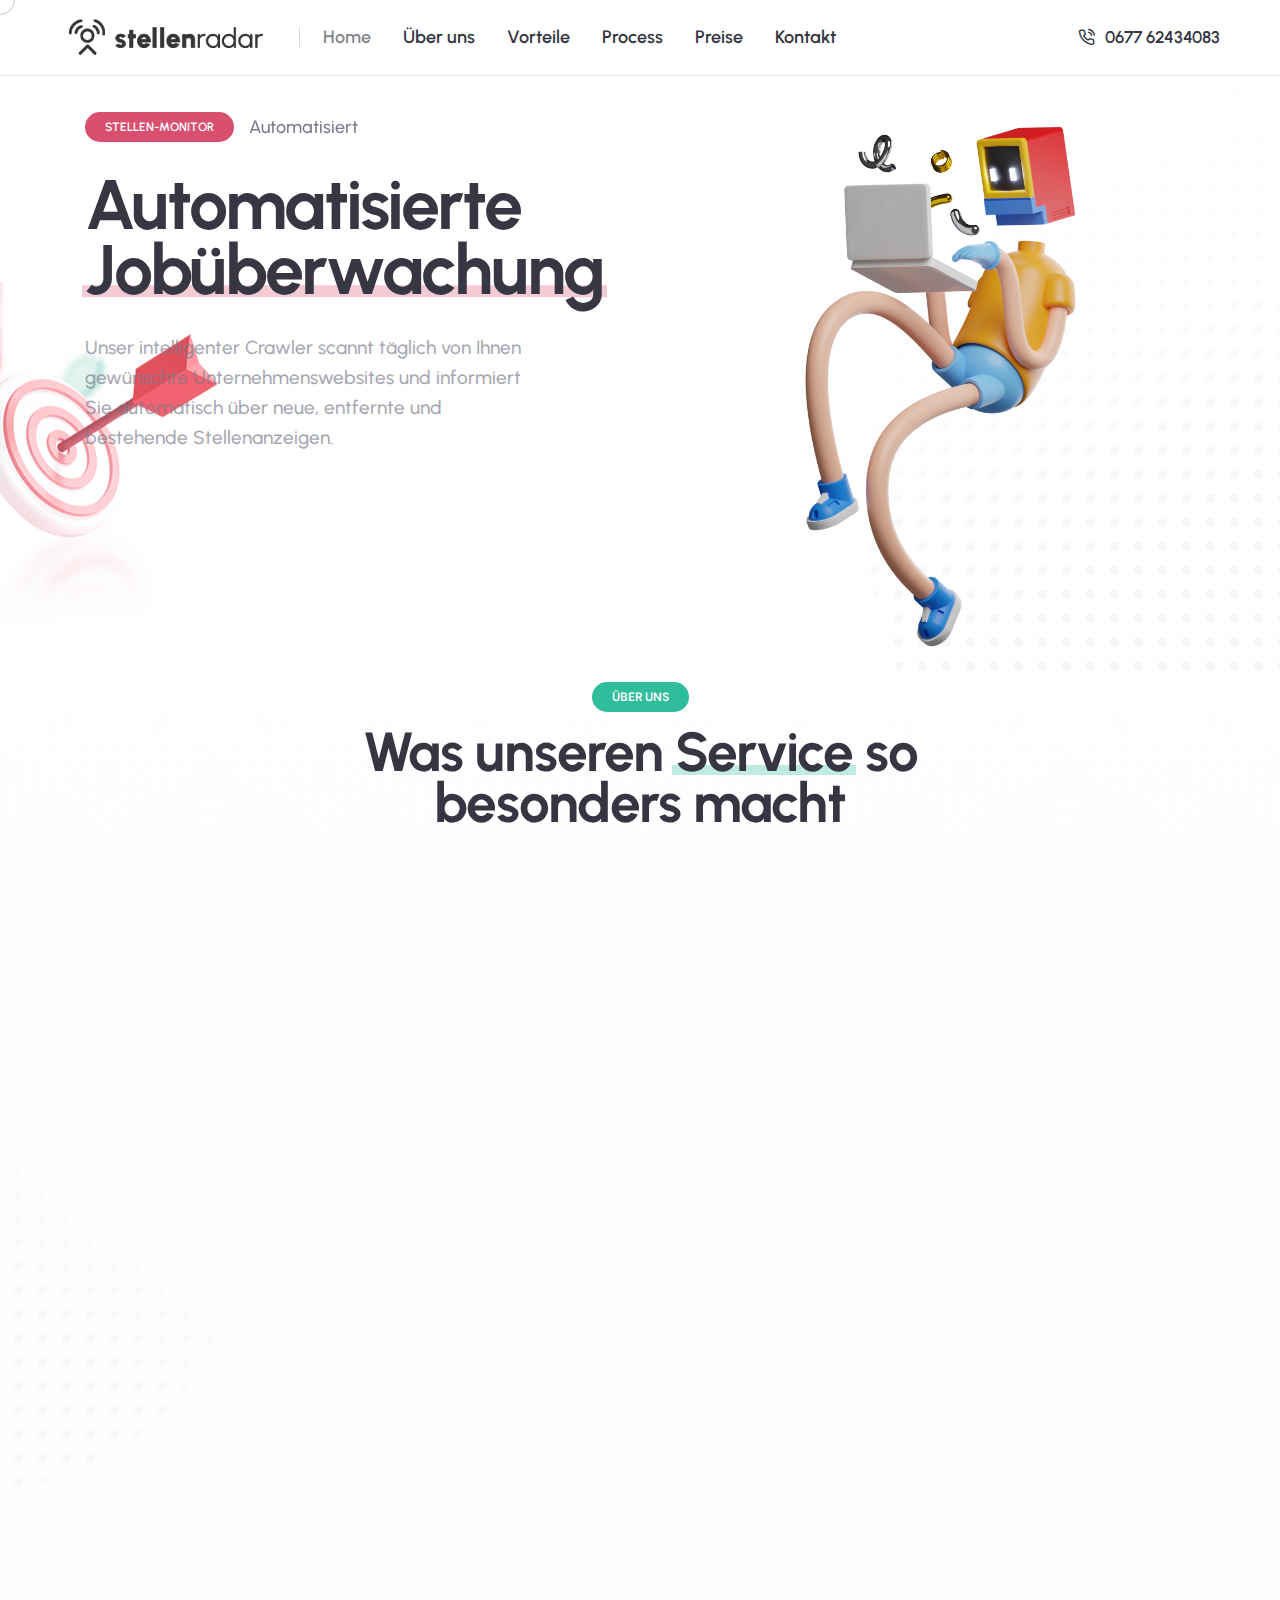
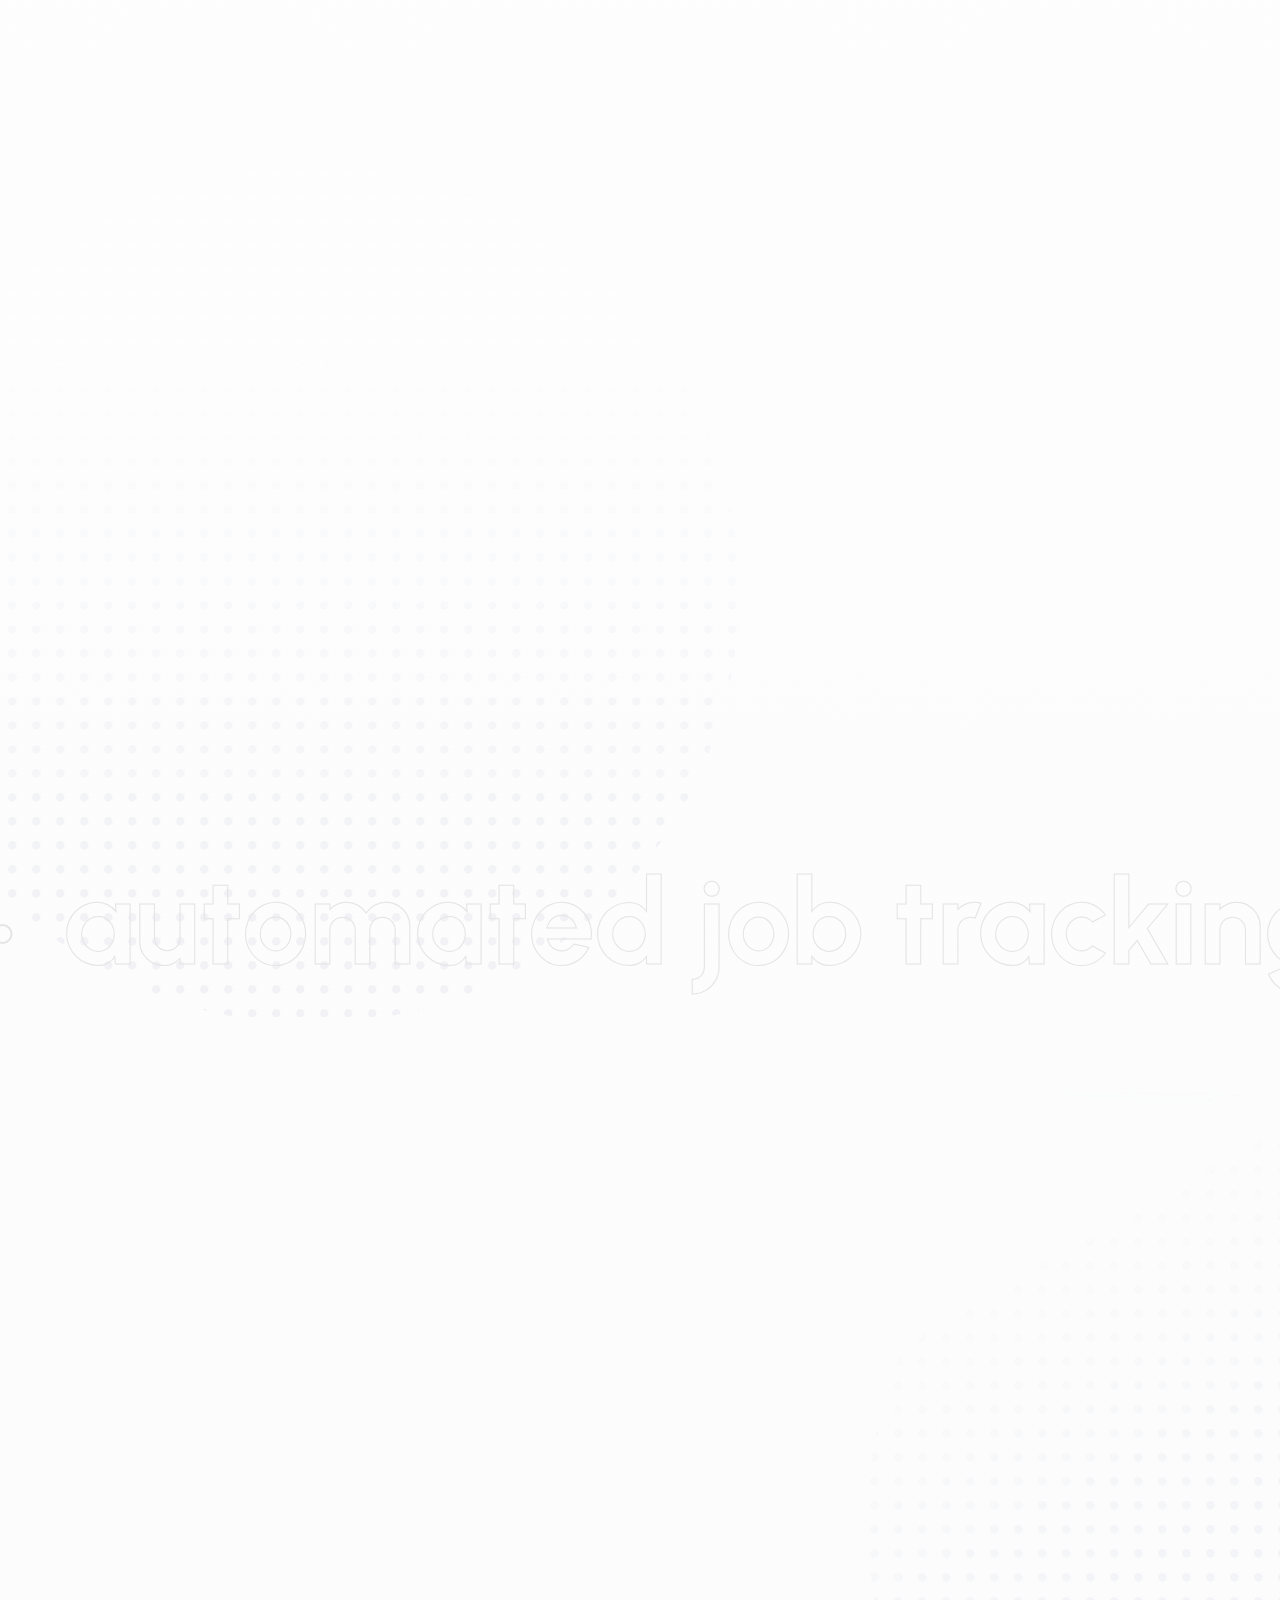
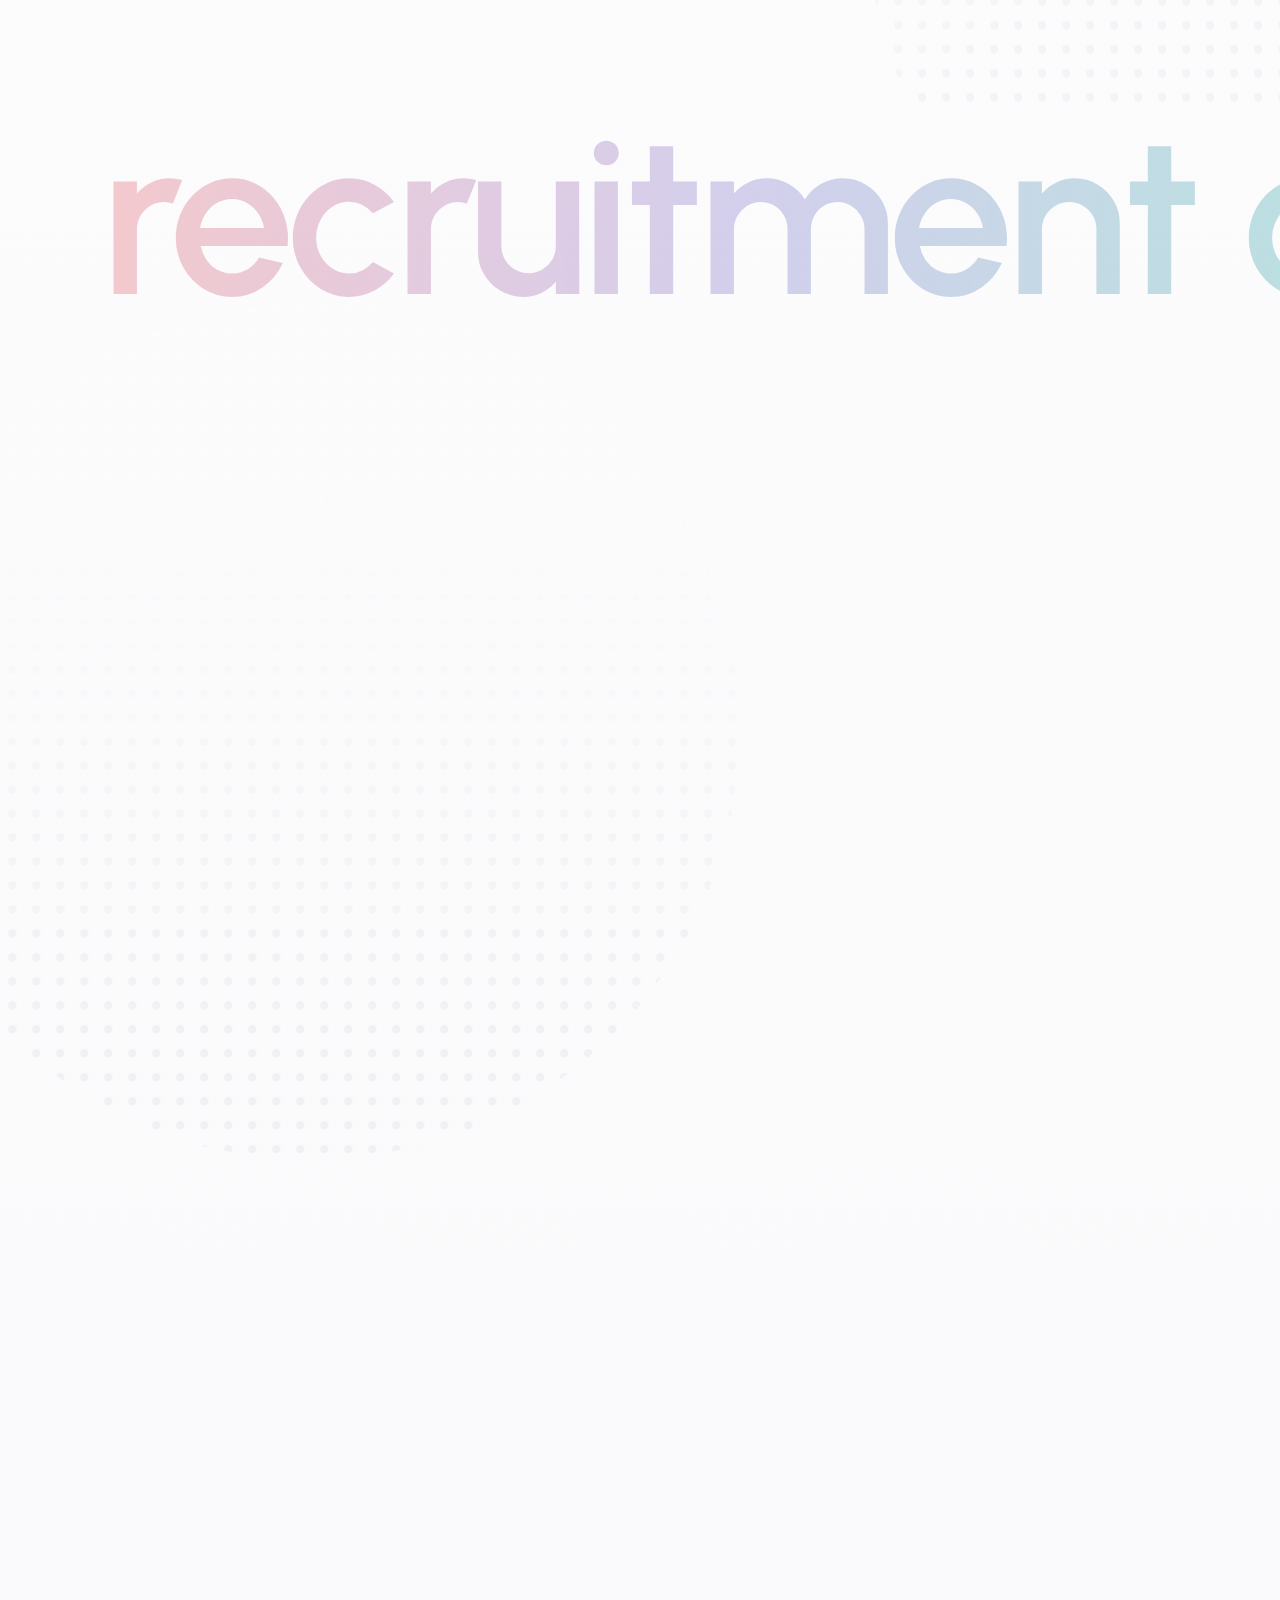
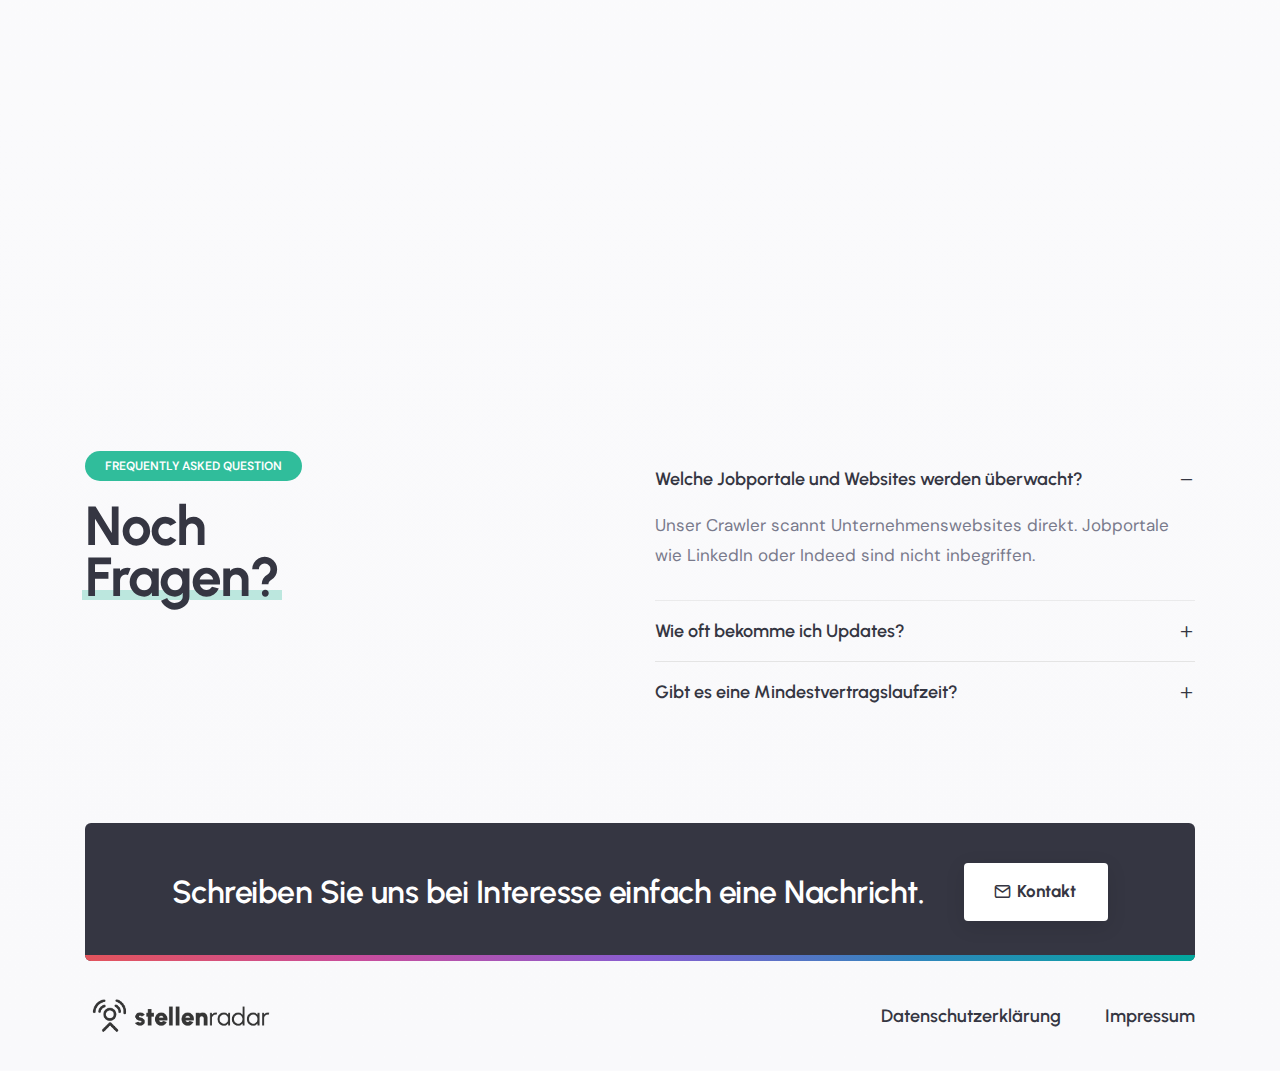
==== index.html @ 1167ef18 "structure" ====
﻿<!doctype html>
<html class="no-js" lang="en">
    <head>
        <title>stellenradar.</title>
        <meta charset="utf-8">
        <meta http-equiv="X-UA-Compatible" content="IE=edge" />
        <meta name="author" content="ThemeZaa">
        <meta name="viewport" content="width=device-width,initial-scale=1.0" />
        <!-- favicon icon -->
        <link rel="shortcut icon" href="images/stellenradar/favi.png">
        <link rel="apple-touch-icon" href="images/stellenradar/favi.png">
        <link rel="apple-touch-icon" sizes="72x72" href="images/stellenradar/favi.png">
        <link rel="apple-touch-icon" sizes="114x114" href="images/stellenradar/favi.png">
        <!-- google fonts preconnect -->
        <link rel="preconnect" href="https://fonts.googleapis.com" crossorigin>
        <link rel="preconnect" href="https://fonts.gstatic.com" crossorigin>
        <!-- style sheets and font icons  -->
        <link rel="stylesheet" href="css/vendors.min.css"/>
        <link rel="stylesheet" href="css/icon.min.css"/>
        <link rel="stylesheet" href="css/style.css"/>
        <link rel="stylesheet" href="css/responsive.css"/>
        <link rel="stylesheet" href="demos/data-analysis/data-analysis.css" />
    </head>
    <body data-mobile-nav-style="full-screen-menu" data-mobile-nav-bg-color="#353642" class="custom-cursor overflow-x-hidden bg-gradient-very-light-gray"> 
        <!-- start cursor -->
        <div class="cursor-page-inner">
            <div class="circle-cursor circle-cursor-inner"></div>
            <div class="circle-cursor circle-cursor-outer"></div>
        </div>
        <!-- end cursor -->
        <!-- start header --> 
        <header class="header-with-topbar">
            <!-- start navigation -->
            <nav class="navbar navbar-expand-lg header-light bg-transparent disable-fixed border-bottom border-color-transparent-dark-very-light">
                <div class="container-fluid">
                    <div class="col-auto">
                        <a class="navbar-brand" href="demo-data-analysis.html">
                            <img src="images/stellenradar/logo.png" data-at2x="images/stellenradar/logo.png" alt="" class="default-logo">
                            <img src="images/stellenradar/logo.png" data-at2x="images/stellenradar/logo.png" alt="" class="alt-logo">
                            <img src="images/stellenradar/logo.png" data-at2x="images/stellenradar/logo.png" alt="" class="mobile-logo"> 
                        </a>
                    </div>
                    <div class="col-auto menu-order left-nav">
                        <button class="navbar-toggler float-start" type="button" data-bs-toggle="collapse" data-bs-target="#navbarNav" aria-controls="navbarNav" aria-label="Toggle navigation">
                            <span class="navbar-toggler-line"></span>
                            <span class="navbar-toggler-line"></span>
                            <span class="navbar-toggler-line"></span>
                            <span class="navbar-toggler-line"></span>
                        </button>
                        <div class="collapse navbar-collapse" id="navbarNav"> 
                            <ul class="navbar-nav alt-font"> 
                                <li class="nav-item"><a href="index.html" class="nav-link">Home</a></li>
                                <li class="nav-item"><a href="#about" class="nav-link">Über uns</a></li>
                                <li class="nav-item"><a href="#benefits" class="nav-link">Vorteile</a></li>
                                <li class="nav-item"><a href="#process" class="nav-link">Process</a></li>
                                <li class="nav-item"><a href="#pricing" class="nav-link">Preise</a></li>
                                <li class="nav-item"><a href="#contact" class="nav-link">Kontakt</a></li>
                            </ul>
                        </div>
                    </div>
                    <div class="col-auto ms-auto d-none d-sm-flex">
                        <div class="header-icon">
                            <div class="d-none d-xl-inline-block"><div class="alt-font fw-600"><a href="tel:0677 62434083" class="widget-text"><i class="feather icon-feather-phone-call me-10px"></i>0677 62434083</a></div></div>
                        </div>
                    </div>
                </div>
            </nav>
            <!-- end navigation -->
        </header>
        <!-- end header --> 
        <!-- start hero section -->
        <section class="top-space-padding pb-0 overflow-hidden position-relative lg-pb-30px"> 
            <img src="images/demo-data-analysis-bg-07.png" class="position-absolute top-10 right-0px lg-w-30 lg-bottom-0px" data-bottom-top="transform: translateY(150px)" data-top-bottom="transform: translateY(-150px)" alt=""/>
          
            <div class="container h-100">   
                <div class="position-absolute bottom-50px left-0px animation-float d-none d-xl-block">
                    <img src="images/demo-data-analysis-bg-02.webp" data-bottom-top="transform: translateY(150px)" data-top-bottom="transform: translateY(-150px)" alt="">
                </div> 
                <div class="row align-items-center h-100 md-mt-50px">
                    <div class="col-xl-6 col-lg-6 mb-9 position-relative z-index-1" data-anime='{ "el": "childs", "translateY": [30, 0], "opacity": [0,1], "duration": 600, "delay": 0, "staggervalue": 300, "easing": "easeOutQuad" }'>  
                        <div class="d-flex align-items-start align-items-sm-center alt-font mb-30px">
                            <div class="flex-shrink-0 bg-cabaret-red fw-600 text-white text-uppercase ps-20px pe-20px fs-12 me-15px border-radius-100px">Stellen-Monitor</div>
                            <span class="fs-18 fw-500" data-fancy-text='{ "effect": "rotate", "string": ["Automatisiert", "Effizient", "Zuverlässig", "Zeitsparend"], "speed": 50, "duration": 3500 }'></span> 
                        </div>
                        <h1 class="alt-font text-dark-gray fw-700 ls-minus-2px mb-20px">Automatisierte <span class="text-highlight">Jobüberwachung <span class="bg-cabaret-red opacity-3 h-12px bottom-15px"></span></span></h1> 
                        <div class="alt-font fw-500 fs-19 w-85 sm-w-100 mb-35px xs-mb-25px">Unser intelligenter Crawler scannt täglich von Ihnen gewünschte Unternehmenswebsites und informiert Sie automatisch über neue, entfernte und bestehende Stellenanzeigen.</div>
                        <a href="index.html#process" class="btn btn-extra-large btn-dark-gray btn-hover-animation-switch btn-round-edge btn-box-shadow btn-icon-left me-25px">
                            <span> 
                                <span class="btn-text">Wie funktioniert's</span>
                                <span class="btn-icon"><i class="feather icon-feather-help-circle"></i></span>
                                <span class="btn-icon"><i class="feather icon-feather-help-circle"></i></span>
                            </span>
                        </a>
                        <a href="mailto:start@domain.com" class="btn btn-link btn-hover-animation-switch btn-extra-large text-dark-gray btn-icon-left align-middle p-0 xs-mt-20px xs-mb-20px">
                            <span>
                                <span class="btn-text">office@stellenradar.com</span>
                                <span class="btn-icon"><i class="feather icon-feather-mail"></i></span>
                                <span class="btn-icon"><i class="feather icon-feather-mail"></i></span>
                            </span> 
                        </a>
                    </div> 
                    <div class="col-xl-6 col-lg-6 align-self-end">
                        <div class="outside-box-right-20 text-end position-relative z-index-9 animation-float">
                            <img src="images/fetch.png" alt=""> 
                        </div>
                    </div>
                </div> 
            </div>
        </section>
        <!-- end hero section -->  
        <!-- start section -->
        <section class="p-0 position-relative" id="about">
            <img src="images/demo-data-analysis-bg-06.png" class="position-absolute top-20 left-0px" data-bottom-top="transform: translateY(150px)" data-top-bottom="transform: translateY(-150px)" alt=""/>
           <div class="container">
                <div class="row justify-content-center mb-2" data-anime='{ "el": "childs", "translateY": [30, 0], "opacity": [0,1], "duration": 600, "delay": 0, "staggervalue": 300, "easing": "easeOutQuad" }'>
                    <div class="col-xxl-6 col-xl-7 col-lg-8 col-md-9 text-center">
                        <div class="bg-base-color fw-600 text-white text-uppercase ps-20px pe-20px fs-12 border-radius-100px d-inline-block mb-15px">Über uns</div>
                        <h2 class="fw-700 alt-font text-dark-gray ls-minus-1px">Was unseren <span class="text-highlight">Service<span class="bg-base-color opacity-3 h-10px bottom-10px"></span></span> so besonders macht</h2>
                    </div>
                </div>
                <div class="row row-cols-1 row-cols-lg-2 justify-content-center mb-2" data-anime='{ "el": "childs", "perspective": [1200,1200], "translateY": [30, 0], "scale": [1.05, 1], "rotateX": [30, 0], "opacity": [0,1], "duration": 800, "delay": 0, "staggervalue": 300, "easing": "easeOutQuad" }'>
                    <!-- start features box item -->
                    <div class="col icon-with-text-style-02 transition-inner-all mb-30px">
                        <div class="feature-box feature-box-left-icon text-start bg-ghost-white border-radius-4px ps-10 pe-10 pt-8 pb-8 overflow-hidden last-paragraph-no-margin xs-pe-5 xs-ps-5">
                            <div class="feature-box-icon">
                                <img class="w-10 h-10 mb-2" src="images/settings.png" alt=""/>
                            </div>
                            <div class="feature-box-content">
                                <span class="d-inline-block alt-font text-dark-gray fs-20 fw-600 mb-5px">Automatisierte Stellenerfassung</span>
                                <p class="w-90 xl-w-100">Unser System durchsucht täglich die Websites deiner Wunschunternehmen und erfasst alle offenen Stellen vollautomatisch.</p>
                            </div>
                        </div>  
                    </div>
                    <!-- end features box item -->                    
                    <!-- start features box item -->
                    <div class="col icon-with-text-style-02 transition-inner-all mb-30px">
                        <div class="feature-box feature-box-left-icon text-start bg-cosmic-latte-white border-radius-4px ps-10 pe-10 pt-8 pb-8 overflow-hidden last-paragraph-no-margin xs-pe-5 xs-ps-5">
                            <div class="feature-box-icon">
                                <img class="w-10 h-10 mb-2" src="images/active.png" alt=""/>
                            </div>
                            <div class="feature-box-content">
                                <span class="d-inline-block alt-font text-dark-gray fs-20 fw-600 mb-5px">Sofortige Benachrichtigungen</span>
                                <p class="w-90 xl-w-100">Erhalte täglich eine Übersicht mit neuen, geänderten oder entfernten Stellenanzeigen – direkt in dein Postfach.</p>
                            </div>
                        </div>  
                    </div>
                    <!-- end features box item -->                    
                    <!-- start features box item -->
                    <div class="col icon-with-text-style-02 transition-inner-all mb-30px">
                        <div class="feature-box feature-box-left-icon text-start bg-chablis-red border-radius-4px ps-10 pe-10 pt-8 pb-8 overflow-hidden last-paragraph-no-margin position-relative xs-pe-5 xs-ps-5">
                            <div class="feature-box-icon">
                                <img class="w-10 h-10 mb-2" src="images/history.png" alt=""/>
                            </div>
                            <div class="feature-box-content">
                                <span class="d-block alt-font text-dark-gray fs-20 fw-600 mb-5px">Transparenz & Historie</span>
                                <p class="w-90 xl-w-100">Behalte den Überblick! Sieh, welche Stellen schon länger offen sind und welche neu hinzugekommen sind.</p>
                            </div>
                        </div>  
                    </div>
                    <!-- end features box item -->                    
                    <!-- start features box item -->
                    <div class="col icon-with-text-style-02 transition-inner-all mb-30px">
                        <div class="feature-box feature-box-left-icon text-start bg-lavender-violet border-radius-4px ps-10 pe-10 pt-8 pb-8 overflow-hidden last-paragraph-no-margin xs-pe-5 xs-ps-5">
                            <div class="feature-box-icon">
                                <img class="w-10 h-10 mb-2" src="images/energy.png" alt=""/>
                            </div>
                            <div class="feature-box-content">
                                <span class="d-inline-block alt-font text-dark-gray fs-20 fw-600 mb-5px">Zeitsparend & effizient</span>
                                <p class="w-90 xl-w-100">Keine manuelle Recherche mehr notwendig – unser Tool übernimmt die Arbeit für dich.</p>
                            </div>
                        </div>  
                    </div>
                    <!-- end features box item -->                    
                </div>
                <div class="row justify-content-center" data-anime='{ "el": "childs", "translateY": [30, 0], "opacity": [0,1], "duration": 600, "delay": 300, "staggervalue": 300, "easing": "easeOutQuad" }'>
                    <div class="col-auto text-center">
                        <div class="d-inline-block text-dark-gray fs-22 alt-font fw-500"><img class="w-40px m-1" src="images/world-wide-web.png" alt="">Nie wieder <span class="fw-700">manuelles Durchsuchen</span> von Unternehmenswebsites.</div>
                    </div>
                </div>
            </div>
        </section>
        <!-- end section -->
        <!-- start section --> 
        <section class="position-relative pb-0" id="benefits">
            <img src="images/demo-data-analysis-bg-08.png" class="position-absolute top-50px lg-top-120px left-0px lg-w-50" data-bottom-top="transform: translateY(150px)" data-top-bottom="transform: translateY(-150px)" alt=""/>
            <div class="container position-relative">
                <div class="row align-items-center mb-4 sm-mb-25px">
                    <div class="col-xl-6 col-lg-6 text-center text-lg-start md-mb-30px" data-anime='{ "translate": [0, 0], "opacity": [0,1], "duration": 600, "delay": 0, "staggervalue": 300, "easing": "easeOutQuad" }'> 
                        <img src="images/recruiting.png" class="md-w-70 sm-w-100" data-bottom-top="transform: translateY(-50px)" data-top-bottom="transform: translateY(50px)" alt="">
                    </div>
                    <div class="col-xl-5 col-lg-6 offset-xl-1" data-anime='{ "el": "childs", "translateY": [30, 0], "opacity": [0,1], "duration": 600, "delay": 0, "staggervalue": 300, "easing": "easeOutQuad" }'>
                        <div class="bg-base-color fw-600 text-white text-uppercase ps-20px pe-20px fs-12 border-radius-100px d-inline-block mb-25px">Effiziente Automatisierung</div>
                        <h2 class="fw-700 alt-font text-dark-gray ls-minus-1px w-95">Optimiere mit stellenradar deine <span class="text-highlight">Recruiting-Prozesse.<span class="bg-base-color opacity-3 h-10px bottom-10px"></span></span></h2>
                        <p>Unser Service nimmt dir die mühsame manuelle Recherche ab. Wir scannen täglich Unternehmenswebsites und liefern dir alle relevanten Job-Updates direkt in dein Postfach.</p>
                        <div class="icon-with-text-style-08 mb-10px">
                            <div class="feature-box feature-box-left-icon-middle overflow-hidden">
                                <div class="feature-box-icon feature-box-icon-rounded w-40px h-40px bg-very-light-gray rounded-circle me-15px">
                                    <i class="fa-solid fa-check fs-14 text-dark-gray"></i> 
                                </div>
                                <div class="feature-box-content"> 
                                    <span class="text-dark-gray fw-500">Kein manuelles Durchsuchen mehr – unser Crawler erledigt die Arbeit für dich.</span>
                                </div>
                            </div>
                        </div>
                        <div class="icon-with-text-style-08 mb-10px">
                            <div class="feature-box feature-box-left-icon-middle overflow-hidden">
                                <div class="feature-box-icon feature-box-icon-rounded w-40px h-40px bg-very-light-gray rounded-circle me-15px">
                                    <i class="fa-solid fa-check fs-14 text-dark-gray"></i> 
                                </div>
                                <div class="feature-box-content"> 
                                    <span class="text-dark-gray fw-500">Erhalte eine Übersicht über neue, geänderte oder entfernte Stellenanzeigen.</span>
                                </div>
                            </div>
                        </div>
                        <div class="icon-with-text-style-08 mb-10px">
                            <div class="feature-box feature-box-left-icon-middle overflow-hidden">
                                <div class="feature-box-icon feature-box-icon-rounded w-40px h-40px bg-very-light-gray rounded-circle me-15px">
                                    <i class="fa-solid fa-check fs-14 text-dark-gray"></i> 
                                </div>
                                <div class="feature-box-content"> 
                                    <span class="text-dark-gray fw-500">Sieh, wie lange eine Stelle bereits online ist und identifiziere unbesetzte Positionen schneller.</span>
                                </div>
                            </div>
                        </div>
                        <div class="mt-35px">
                            <a href="index.html#process" class="btn btn-large btn-dark-gray btn-hover-animation-switch btn-round-edge btn-box-shadow btn-icon-left me-30px">
                                <span> 
                                    <span class="btn-text">Wie funktioniert's</span>
                                    <span class="btn-icon"><i class="feather icon-feather-help-circle"></i></span>
                                    <span class="btn-icon"><i class="feather icon-feather-help-circle"></i></span>
                                </span>
                            </a>
                            <a href="#" class="btn btn-link btn-hover-animation-switch btn-extra-large text-dark-gray btn-icon-left align-middle p-0 xs-mt-20px xs-mb-20px">
                                <span>
                                    <span class="btn-text">office@stellenradar.com</span>
                                    <span class="btn-icon"><i class="feather icon-feather-mail"></i></span>
                                    <span class="btn-icon"><i class="feather icon-feather-mail"></i></span>
                                </span> 
                            </a>
                        </div>
                    </div> 
                </div>
            </div>
            <div class="container-fluid">
                <div class="row position-relative">
                    <div class="col swiper text-cente" data-slider-options='{ "slidesPerView": "auto", "spaceBetween":0, "centeredSlides": true, "speed": 10000, "loop": true, "pagination": { "el": ".slider-four-slide-pagination-2", "clickable": false }, "allowTouchMove": false, "autoplay": { "delay":1, "disableOnInteraction": false }, "navigation": { "nextEl": ".slider-four-slide-next-2", "prevEl": ".slider-four-slide-prev-2" }, "keyboard": { "enabled": true, "onlyInViewport": true }, "effect": "slide" }'>
                        <div class="swiper-wrapper swiper-width-auto pb-60px sm-pb-30px marquee-slide">
                            <!-- start client item -->
                            <div class="swiper-slide">
                                <div class="fs-120 lh-120 alt-font text-outline text-outline-color-extra-medium-gray fw-700"><span class="w-20px h-20px border border-radius-100 border-2 border-color-extra-medium-gray d-inline-block align-middle ms-50px me-50px sm-ms-30px sm-me-30px"></span>automated job tracking</div>
                            </div>
                            <!-- end client item --> 
                            <!-- start client item -->
                            <div class="swiper-slide">
                                <div class="fs-120 lh-120 alt-font text-outline text-outline-color-extra-medium-gray fw-700"><span class="w-20px h-20px border border-radius-100 border-2 border-color-extra-medium-gray d-inline-block align-middle ms-50px me-50px sm-ms-30px sm-me-30px"></span>real-time notifications</div>
                            </div>
                            <!-- end client item -->
                            <!-- start client item -->
                            <div class="swiper-slide">
                                <div class="fs-120 lh-120 alt-font text-outline text-outline-color-extra-medium-gray fw-700"><span class="w-20px h-20px border border-radius-100 border-2 border-color-extra-medium-gray d-inline-block align-middle ms-50px me-50px sm-ms-30px sm-me-30px"></span>data-driven insights</div>
                            </div>
                            <!-- end client item -->
                            <!-- start client item -->
                            <div class="swiper-slide">
                                <div class="fs-120 lh-120 alt-font text-outline text-outline-color-extra-medium-gray fw-700"><span class="w-20px h-20px border border-radius-100 border-2 border-color-extra-medium-gray d-inline-block align-middle ms-50px me-50px sm-ms-30px sm-me-30px"></span>recruitment optimization</div>
                            </div>
                            <!-- end client item --> 
                            <!-- start client item -->
                            <div class="swiper-slide">
                                <div class="fs-120 lh-120 alt-font text-outline text-outline-color-extra-medium-gray fw-700"><span class="w-20px h-20px border border-radius-100 border-2 border-color-extra-medium-gray d-inline-block align-middle ms-50px me-50px sm-ms-30px sm-me-30px"></span>AI-powered matching</div>
                            </div>
                            <!-- end client item -->
                        </div> 
                    </div>  
                </div> 
            </div>
        </section>
        <!-- end section -->

        <!-- start section -->
        <section class="position-relative overflow-hidden pb-4" id="process">
            <img src="images/demo-data-analysis-bg-07.png" class="position-absolute top-minus-100px lg-top-0px right-0px lg-w-25" data-bottom-top="transform: translateY(150px)" data-top-bottom="transform: translateY(-150px)" alt=""/> 

            <div class="container position-relative">
                <div class="row justify-content-center mb-1" data-anime='{ "el": "childs", "translateY": [30, 0], "opacity": [0,1], "duration": 600, "delay": 0, "staggervalue": 300, "easing": "easeOutQuad" }'>
                    <div class="col-lg-6 text-center position-relative">
                        <div class="bg-base-color fw-600 text-white text-uppercase ps-20px pe-20px fs-12 border-radius-100px d-inline-block mb-15px">Wie funktioniert's</div>
                        <h2 class="fw-700 alt-font text-dark-gray ls-minus-1px">Der stellenradar <span class="text-highlight">Prozess<span class="bg-base-color opacity-3 h-10px bottom-10px"></span></span></h2>
                    </div>
                </div>
                <div class="row row-cols-1 row-cols-lg-3 row-cols-md-2 justify-content-center position-relative" data-anime='{ "el": "childs", "translateY": [30, 0], "opacity": [0,1], "duration": 600, "delay": 0, "staggervalue": 300, "easing": "easeOutQuad" }'>
                    <!-- start process step item -->
                    <div class="col process-step-style-10 last-paragraph-no-margin ps-5 pe-5 pt-6 pb-6 position-relative lg-ps-4 lg-pe-4 lg-pt-8 sm-pt-60px">
                        <div class="process-step-icon-box position-absolute top-0px left-20px xs-left-10px">
                            <div class="number d-inline-block fs-110 fw-700 text-outline text-outline-color-extra-medium-gray">01</div>
                        </div>
                        <h6 class="alt-font fw-700 text-dark-gray mb-10px position-relative">Unternehmen auswählen</h6>
                        <p class="w-85 xl-w-100">Wähle die Unternehmen, deren Stellenangebote du überwachen möchtest.</p>
                    </div>
                    <!-- end process step item --> 
                    <!-- start process step item -->
                    <div class="col process-step-style-10 last-paragraph-no-margin ps-5 pe-5 pt-6 pb-6 position-relative lg-ps-4 lg-pe-4 lg-pt-8 sm-pt-60px">
                        <div class="process-step-icon-box position-absolute top-0px left-20px xs-left-10px">
                            <div class="number d-inline-block fs-110 fw-700 text-outline text-outline-color-extra-medium-gray">02</div>
                        </div>
                        <h6 class="alt-font fw-700 text-dark-gray mb-10px position-relative">Automatische Analyse</h6>
                        <p class="w-85 xl-w-100">Unser Crawler scannt täglich die Karriere-Seiten der Unternehmen und erfasst alle relevanten Daten.</p>
                    </div>
                    <!-- end process step item --> 
                    <!-- start process step item -->
                    <div class="col process-step-style-10 last-paragraph-no-margin ps-5 pe-5 pt-6 pb-6 position-relative lg-ps-4 lg-pe-4 lg-pt-8 sm-pt-60px">
                        <div class="process-step-icon-box position-absolute top-0px left-20px xs-left-10px">
                            <div class="number d-inline-block fs-110 fw-700 text-outline text-outline-color-extra-medium-gray">03</div>
                        </div>
                        <h6 class="alt-font fw-700 text-dark-gray mb-10px position-relative">Benachrichtigungen erhalten                        </h6>
                        <p class="w-80 xl-w-100">Erhalte täglich eine Übersicht mit neuen, veränderten und gelöschten Stellen – direkt in dein Postfach.</p>
                    </div>
                    <!-- end process step item --> 
                </div>
            </div>
        </section>
        <!-- end section -->
        <!-- start section -->
        <section class="p-0 position-relative" id="pricing">
            <img src="images/demo-data-analysis-bg-08.png" class="position-absolute top-50px left-0px lg-w-50"  data-bottom-top="transform: translateY(150px)" data-top-bottom="transform: translateY(-150px)" alt=""/>
            <!-- start marquees -->
            <div class="w-100  d-block">
                <div class="alt-font fw-600 fs-225 ls-minus-7px text-gradient-orange-sky-blue text-nowrap opacity-3 text-center" data-bottom-top="transform: translate3d(100px, 0px, 0px);" data-top-bottom="transform: translate3d(-100px, 0px, 0px);">recruitment optimization</div> 
            </div>
            <!-- end marquees -->
            <div class="container mt-35px">
                <div class="row align-items-end mb-4">
                    <div class="col-xl-6 col-lg-6 animation-float text-center text-lg-start" data-anime='{ "translate": [0, 0], "opacity": [0,1], "duration": 600, "delay": 0, "staggervalue": 300, "easing": "easeOutQuad" }'> 
                        <img src="images/pricing.png" class="md-w-70 sm-w-100" data-bottom-top="transform: translateY(-50px)" data-top-bottom="transform: translateY(50px)" alt="">
                    </div>
                    <div class="col-xl-5 col-lg-6 offset-xl-1" data-anime='{ "translate": [0, 0], "opacity": [0,1], "duration": 600, "delay": 0, "staggervalue": 300, "easing": "easeOutQuad" }'>
                        <div class="bg-base-color fw-600 text-white text-uppercase ps-20px pe-20px fs-12 border-radius-100px d-inline-block mb-20px">Transparente Preise</div>
                        <h2 class="fw-700 alt-font text-dark-gray ls-minus-1px mb-50px sm-mb-35px">Der richtige <span class="text-highlight">Preis<span class="bg-base-color opacity-3 h-10px bottom-10px"></span></span> für jeden.</h2> 
                        <div class="accordion pricing-table-style-04 mb-50px" id="accordion-style-01" data-active-icon="fa-angle-up" data-inactive-icon="fa-angle-down">
                            <!-- start accordion item -->
                            <div class="accordion-item bg-white active-accordion box-shadow-quadruple-large mb-25px">
                                <div class="accordion-header">
                                    <a href="#" data-bs-toggle="collapse" data-bs-target="#accordion-style-01-01" aria-expanded="true" data-bs-parent="#accordion-style-01"> 
                                        <div class="accordion-title position-relative d-flex align-items-center pe-20px mb-0 text-dark-gray fw-600 fs-20 alt-font ls-05px">Standard Tarif<span class="icon-round bg-extra-medium-gray text-dark-gray w-25px h-25px"><i class="fa-solid fa-angle-up"></i></span></div>
                                    </a>
                                </div>
                                <div id="accordion-style-01-01" class="accordion-collapse collapse show" data-bs-parent="#accordion-style-01">
                                    <div class="accordion-body last-paragraph-no-margin">
                                        <p class="opacity-4 alt-font ls-05px w-80 xl-w-90">Unser Standard-Tarif kostet 25€ pro Monat pro Unternehmen und bietet tägliche Updates sowie detaillierte Verlaufsdaten</p>
                                        <div class="d-sm-flex align-items-end mt-25px">
                                            <h5 class="text-white mb-0 alt-font ls-05px fw-500 xs-mb-20px">25€ <span class="fs-17 opacity-4 fw-400">/ monatlich / Unternehmen</span></h5>
                                            <a href="index.html#contact" class="btn btn-transparent-white-light btn-round-edge btn-small border-1 ms-auto fw-500">Kontakt</a>
                                        </div>
                                    </div>
                                </div>
                            </div>
                            <!-- end accordion item -->
                            <!-- start accordion item -->
                            <div class="accordion-item bg-white box-shadow-quadruple-large mb-25px">
                                <div class="accordion-header">
                                    <a href="#" data-bs-toggle="collapse" data-bs-target="#accordion-style-01-02" aria-expanded="false" data-bs-parent="#accordion-style-01">
                                        <div class="accordion-title position-relative d-flex align-items-center pe-20px mb-0 text-dark-gray fw-600 fs-20 alt-font ls-05px">Premium Tarif<span class="icon-round bg-extra-medium-gray text-dark-gray w-25px h-25px"><i class="fa-solid fa-angle-down"></i></span></div>
                                    </a>
                                </div>
                                <div id="accordion-style-01-02" class="accordion-collapse collapse" data-bs-parent="#accordion-style-01">
                                    <div class="accordion-body last-paragraph-no-margin">
                                        <p class="opacity-4 alt-font ls-05px w-80 xl-w-90">Für Unternehmen mit individuellen Anforderungen bieten wir maßgeschneiderte Lösungen mit flexibler Preisgestaltung.</p>
                                        <div class="d-sm-flex align-items-end mt-25px">
                                            <a href="index.html#contact" class="btn btn-transparent-white-light btn-round-edge btn-small border-1 ms-auto fw-500">Kontakt</a>
                                        </div>
                                    </div>
                                </div>
                            </div>
                            <!-- end accordion item -->
                        </div>
                    </div>
                </div>
            </div> 
        </section>
        <!-- end section -->
        <!-- start section -->
        <section class="pb-0" id="contact">
            <div class="container" data-anime='{ "el": "childs", "translateY": [30, 0], "opacity": [0,1], "duration": 600, "delay": 0, "staggervalue": 300, "easing": "easeOutQuad" }'> 
                <div class="row justify-content-center">
                    <div class="col-lg-10">
                        <div class="bg-white p-8 border-radius-6px box-shadow-double-large"> 
                            <div class="row justify-content-center">
                                <div class="col-12 text-center mb-3">
                                    <h2 class="fw-700 alt-font text-dark-gray ls-minus-1px">Haben wir Ihr <span class="text-highlight">Interesse<span class="bg-base-color opacity-3 h-10px bottom-10px"></span></span> geweckt?</h2>
                                </div>
                            </div>
                            <form action="email-templates/contact-form.php" method="post" class="contact-form-style-03">
                                <div class="row">
                                    <div class="col-md-6">
                                        <label for="exampleInputEmail1" class="form-label fs-14 text-uppercase text-dark-gray primary-font fw-600 mb-0">Name*</label>
                                        <div class="position-relative form-group mb-25px">
                                            <span class="form-icon"><i class="bi bi-emoji-smile"></i></span>
                                            <input class="ps-0 border-radius-0px border-color-extra-medium-gray bg-transparent form-control required" id="exampleInputEmail1" type="text" name="name" placeholder="Geben Sie hier Ihren Namen ein" />
                                        </div>
                                    </div>
                                    <div class="col-md-6">
                                        <label for="exampleInputEmail1" class="form-label fs-14 text-uppercase text-dark-gray primary-font fw-600 mb-0">Telefonnummer</label>
                                        <div class="position-relative form-group mb-25px">
                                            <span class="form-icon"><i class="bi bi-telephone"></i></span>
                                            <input class="ps-0 border-radius-0px border-color-extra-medium-gray bg-transparent form-control" id="exampleInputEmail2" type="tel" name="phone" placeholder="Wie lautet Ihre Telefonnumer" />
                                        </div>
                                    </div>
                                    <div class="col-md-6">
                                        <label for="exampleInputEmail1" class="form-label fs-14 text-uppercase text-dark-gray primary-font fw-600 mb-0">E-Mail Adresse*</label>
                                        <div class="position-relative form-group mb-25px">
                                            <span class="form-icon"><i class="bi bi-envelope"></i></span>
                                            <input class="ps-0 border-radius-0px border-color-extra-medium-gray bg-transparent form-control required" id="exampleInputEmail3" type="email" name="email" placeholder="Geben Sie hier Ihre E-Mail Adresse an" />
                                        </div>
                                    </div>
                                    <div class="col-md-6">
                                        <label for="exampleInputEmail1" class="form-label fs-14 text-uppercase text-dark-gray primary-font fw-600 mb-0">Ihr Anliegen</label>
                                        <div class="position-relative form-group mb-25px">
                                            <span class="form-icon"><i class="bi bi-journals"></i></span>
                                            <input class="ps-0 border-radius-0px border-color-extra-medium-gray bg-transparent form-control" id="exampleInputEmail4" type="text" name="subject" placeholder="Wie können wir Ihnen weiterhelfen?" />
                                        </div>
                                    </div>
                                    <div class="col-12 mb-35px">
                                        <label for="exampleInputEmail1" class="form-label fs-14 text-uppercase text-dark-gray primary-font fw-600 mb-0">Ihre Nachricht</label>
                                        <div class="position-relative form-group form-textarea mb-0"> 
                                            <textarea class="ps-0 border-radius-0px border-color-extra-medium-gray bg-transparent form-control" name="comment" placeholder="Beschreiben Sie hier Ihr Anliegen" rows="4"></textarea>
                                            <span class="form-icon"><i class="bi bi-chat-square-dots"></i></span>
                                        </div>
                                    </div>
                                    <div class="col-xl-7 col-md-8 text-center text-md-start sm-mb-25px">
                                        <p class="mb-0 fs-14 lh-24 w-85 md-w-100">Ich verstehe, dass meine Daten gemäß der Datenschutzrichtlinie sicher aufbewahrt werden.</p>
                                    </div>
                                    <div class="col-xl-5 col-md-4 text-center text-md-end">
                                        <input id="exampleInputEmail5" type="hidden" name="redirect" value="">
                                        <button class="btn btn-small btn-dark-gray btn-box-shadow btn-round-edge submit" type="submit">Nachricht senden</button>
                                    </div>
                                    <div class="col-12">
                                        <div class="form-results mt-20px d-none"></div>
                                    </div>
                                </div>
                            </form>
                        </div>
                    </div> 
                </div>
            </div>
        </section>
        <!-- end section -->
        <!-- start section -->
        <section class="pb-0">
            <div class="container">
                <div class="row">
                    <div class="col-lg-6 position-relative text-center text-lg-start">
                        <div class="bg-base-color fw-600 text-white text-uppercase ps-20px pe-20px fs-12 border-radius-100px d-inline-block mb-20px">Frequently Asked Question</div>
                        <h2 class="fw-700 alt-font text-dark-gray ls-minus-1px w-50 mb-10px lg-w-100">Noch <span class="text-highlight">Fragen?<span class="bg-base-color opacity-3 h-10px bottom-10px"></span></span></h2>
                    </div>
                    <div class="col-lg-6">
                        <div class="accordion accordion-style-02" id="accordion-style-02" data-active-icon="icon-feather-minus" data-inactive-icon="icon-feather-plus">
                            <!-- start accordion item -->
                            <div class="accordion-item active-accordion">
                                <div class="accordion-header border-bottom border-color-extra-medium-gray">
                                    <a href="#" data-bs-toggle="collapse" data-bs-target="#accordion-style-02-01" aria-expanded="true" data-bs-parent="#accordion-style-02">
                                        <div class="accordion-title mb-0 position-relative text-dark-gray">
                                            <i class="feather icon-feather-minus"></i><span class="fs-18 alt-font fw-600">Welche Jobportale und Websites werden überwacht?</span>
                                        </div>
                                    </a>
                                </div>
                                <div id="accordion-style-02-01" class="accordion-collapse collapse show" data-bs-parent="#accordion-style-02">
                                    <div class="accordion-body last-paragraph-no-margin border-bottom border-color-light-medium-gray">
                                        <p>Unser Crawler scannt Unternehmenswebsites direkt. Jobportale wie LinkedIn oder Indeed sind nicht inbegriffen.</p>
                                    </div>
                                </div>
                            </div>
                            <!-- end accordion item -->
                            <!-- start accordion item -->
                            <div class="accordion-item">
                                <div class="accordion-header border-bottom border-color-extra-medium-gray">
                                    <a href="#" data-bs-toggle="collapse" data-bs-target="#accordion-style-02-02" aria-expanded="false" data-bs-parent="#accordion-style-02">
                                        <div class="accordion-title mb-0 position-relative text-dark-gray">
                                            <i class="feather icon-feather-plus"></i><span class="fs-18 alt-font fw-600">Wie oft bekomme ich Updates?</span>
                                        </div>
                                    </a>
                                </div>
                                <div id="accordion-style-02-02" class="accordion-collapse collapse" data-bs-parent="#accordion-style-02">
                                    <div class="accordion-body last-paragraph-no-margin border-bottom border-color-light-medium-gray">
                                        <p>Du erhältst täglich eine aktuelle Übersicht per E-Mail mit allen neuen, veränderten oder gelöschten Stellenanzeigen.</p>
                                    </div>
                                </div>
                            </div>
                            <!-- end accordion item -->
                            <!-- start accordion item -->
                            <div class="accordion-item">
                                <div class="accordion-header border-bottom border-color-transparent">
                                    <a href="#" data-bs-toggle="collapse" data-bs-target="#accordion-style-02-03" aria-expanded="false" data-bs-parent="#accordion-style-02">
                                        <div class="accordion-title mb-0 position-relative text-dark-gray">
                                            <i class="feather icon-feather-plus"></i><span class="fs-18 alt-font fw-600">Gibt es eine Mindestvertragslaufzeit?</span>
                                        </div>
                                    </a>
                                </div>
                                <div id="accordion-style-02-03" class="accordion-collapse collapse" data-bs-parent="#accordion-style-02">
                                    <div class="accordion-body last-paragraph-no-margin border-bottom border-color-transparent">
                                        <p>Nein, unser Service ist monatlich kündbar, sodass du jederzeit flexibel bleibst.</p>
                                    </div>
                                </div>
                            </div>
                            <!-- end accordion item -->
                        </div>
                    </div>
                </div> 
            </div>
        </section>
        <!-- end section -->
        <!-- start footer -->
        <footer>
            <div class="container">
                <div class="row justify-content-center mb-30px mx-0">
                    <div class="col-12 position-relative text-center bg-dark-gray p-40px border-radius-6px position-relative overflow-hidden lg-p-30px">
                        <h5 class="alt-font d-block d-xl-inline-block align-middle text-white mb-0 fw-600 me-35px lg-me-0 lg-mb-20px">Schreiben Sie uns bei Interesse einfach eine Nachricht.</h5>
                        <a href="index.html#contact" class="btn btn-large btn-white btn-hover-animation-switch btn-round-edge btn-box-shadow btn-icon-left fw-700">
                            <span> 
                                <span class="btn-text">Kontakt</span>
                                <span class="btn-icon"><i class="feather icon-feather-mail"></i></span>
                                <span class="btn-icon"><i class="feather icon-feather-mail"></i></span>
                            </span>
                        </a>
                        <div class="bg-gradient-flamingo-amethyst-green h-6px w-100 position-absolute left-0px bottom-0px"></div>
                    </div>                    
                </div>
                <div class="row align-items-center">
                    <!-- start footer column -->
                    <div class="col-12 col-lg-auto md-mb-15px text-center text-lg-start"> 
                        <a href="index.html" class="footer-logo"><img src="images/stellenradar/logo.png" data-at2x="images/stellenradar/logo.png" alt=""></a>
                    </div>
                    <!-- end footer column -->
                    <!-- start footer column -->
                    <div class="col"> 
                        <ul class="footer-navbar fs-18 alt-font fw-600 text-center text-lg-end"> 
                            <li class="nav-item active"><a href="#" class="nav-link">Datenschutzerklärung</a></li>
                            <li class="nav-item"><a href="#" class="nav-link">Impressum</a></li>
                        </ul>
                    </div>
                    <!-- end footer column -->                  
                </div>
            </div>
        </footer>
        <!-- end footer -->

        <!-- start scroll progress -->
        <div class="scroll-progress d-none d-xxl-block">
            <a href="#" class="scroll-top" aria-label="scroll">
                <span class="scroll-text">Scroll</span><span class="scroll-line"><span class="scroll-point"></span></span>
            </a>
        </div>
        <!-- end scroll progress -->
        <!-- javascript libraries -->
        <script type="text/javascript" src="js/jquery.js"></script>
        <script type="text/javascript" src="js/vendors.min.js"></script>
        <script type="text/javascript" src="js/main.js"></script>
    </body>
</html>
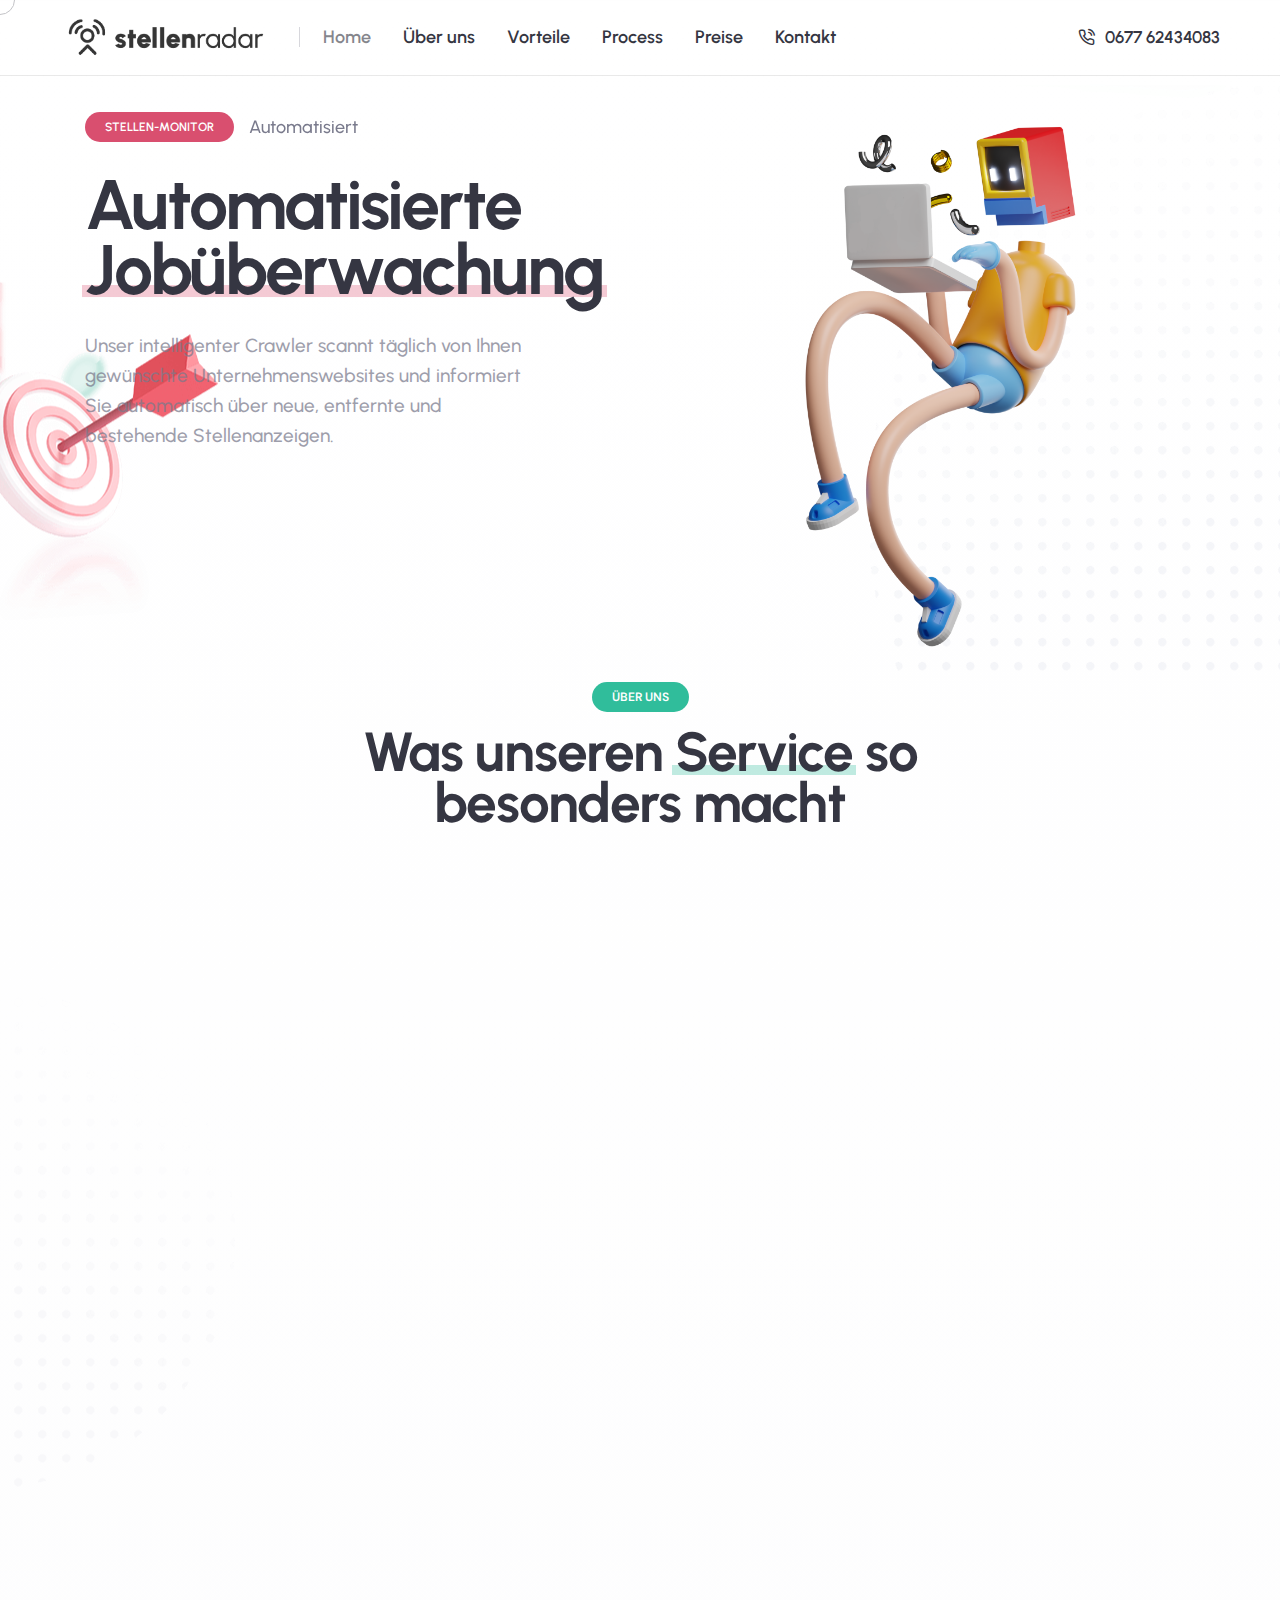
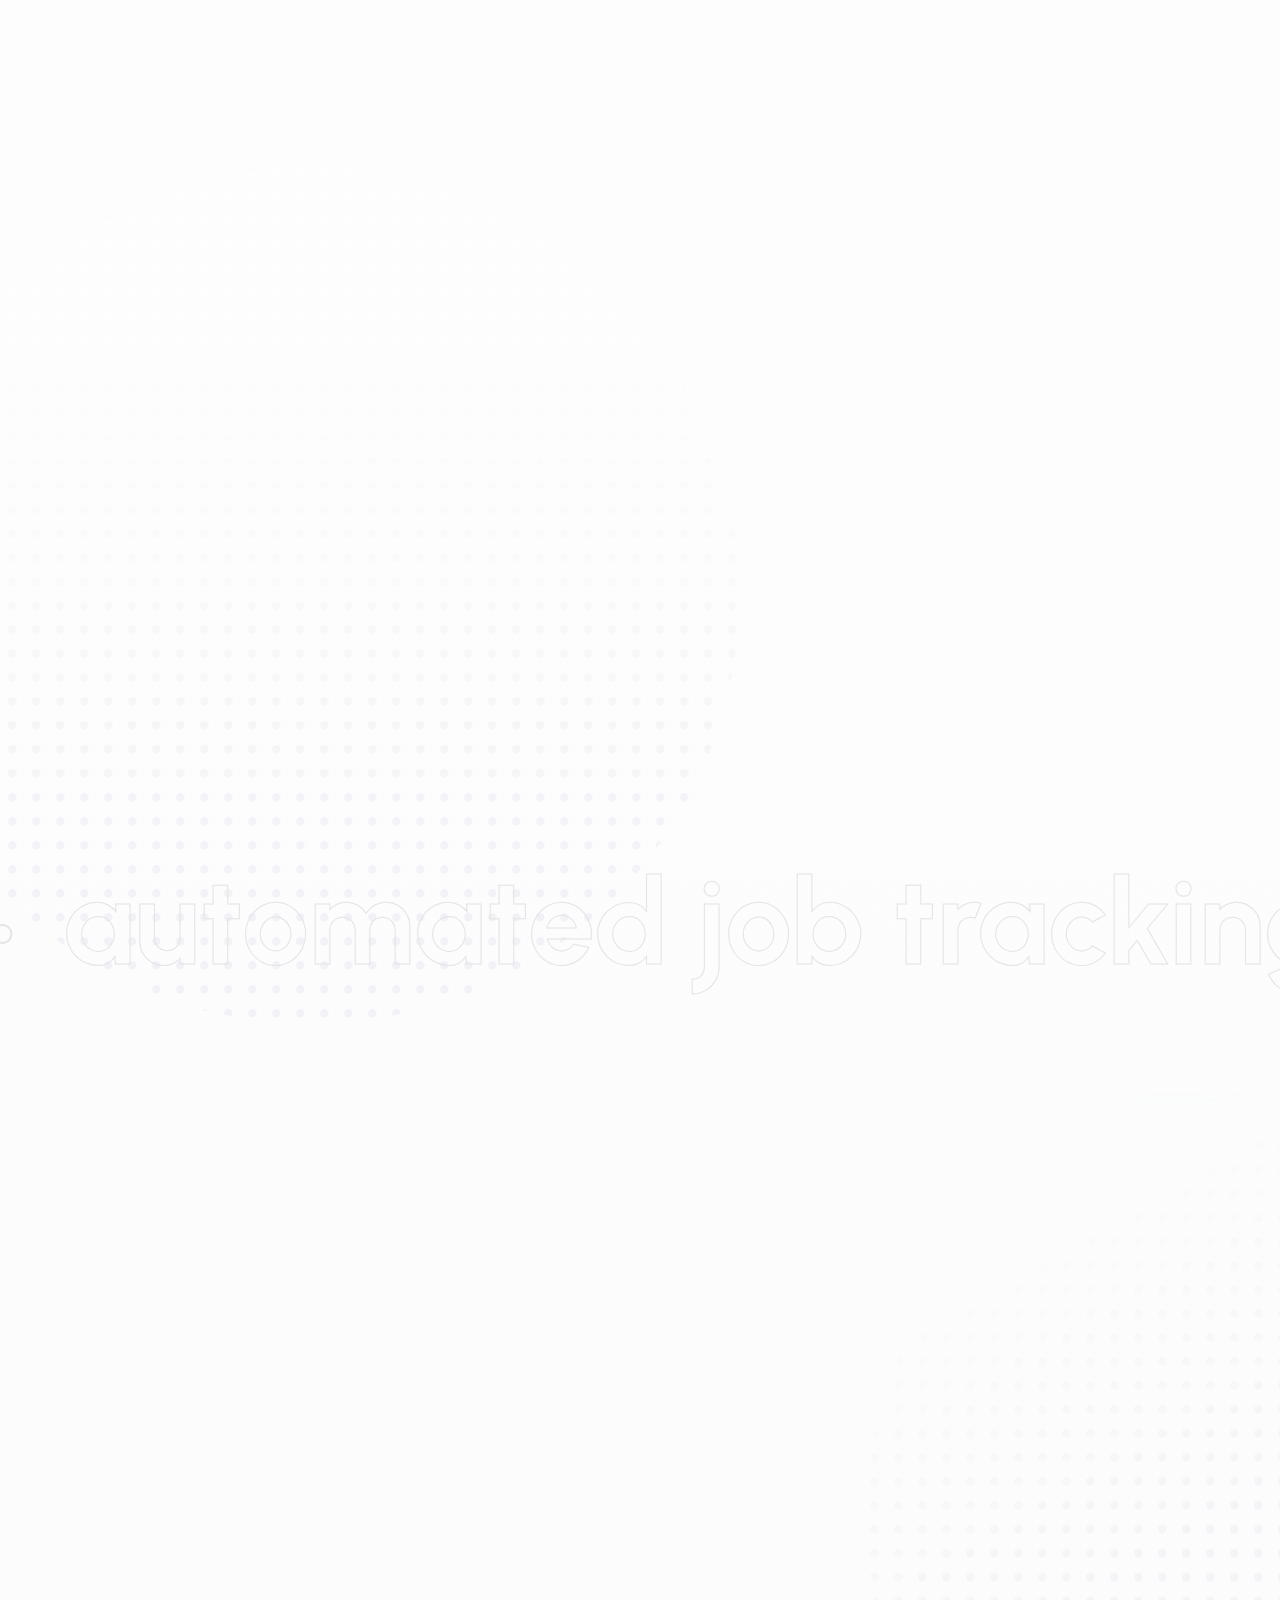
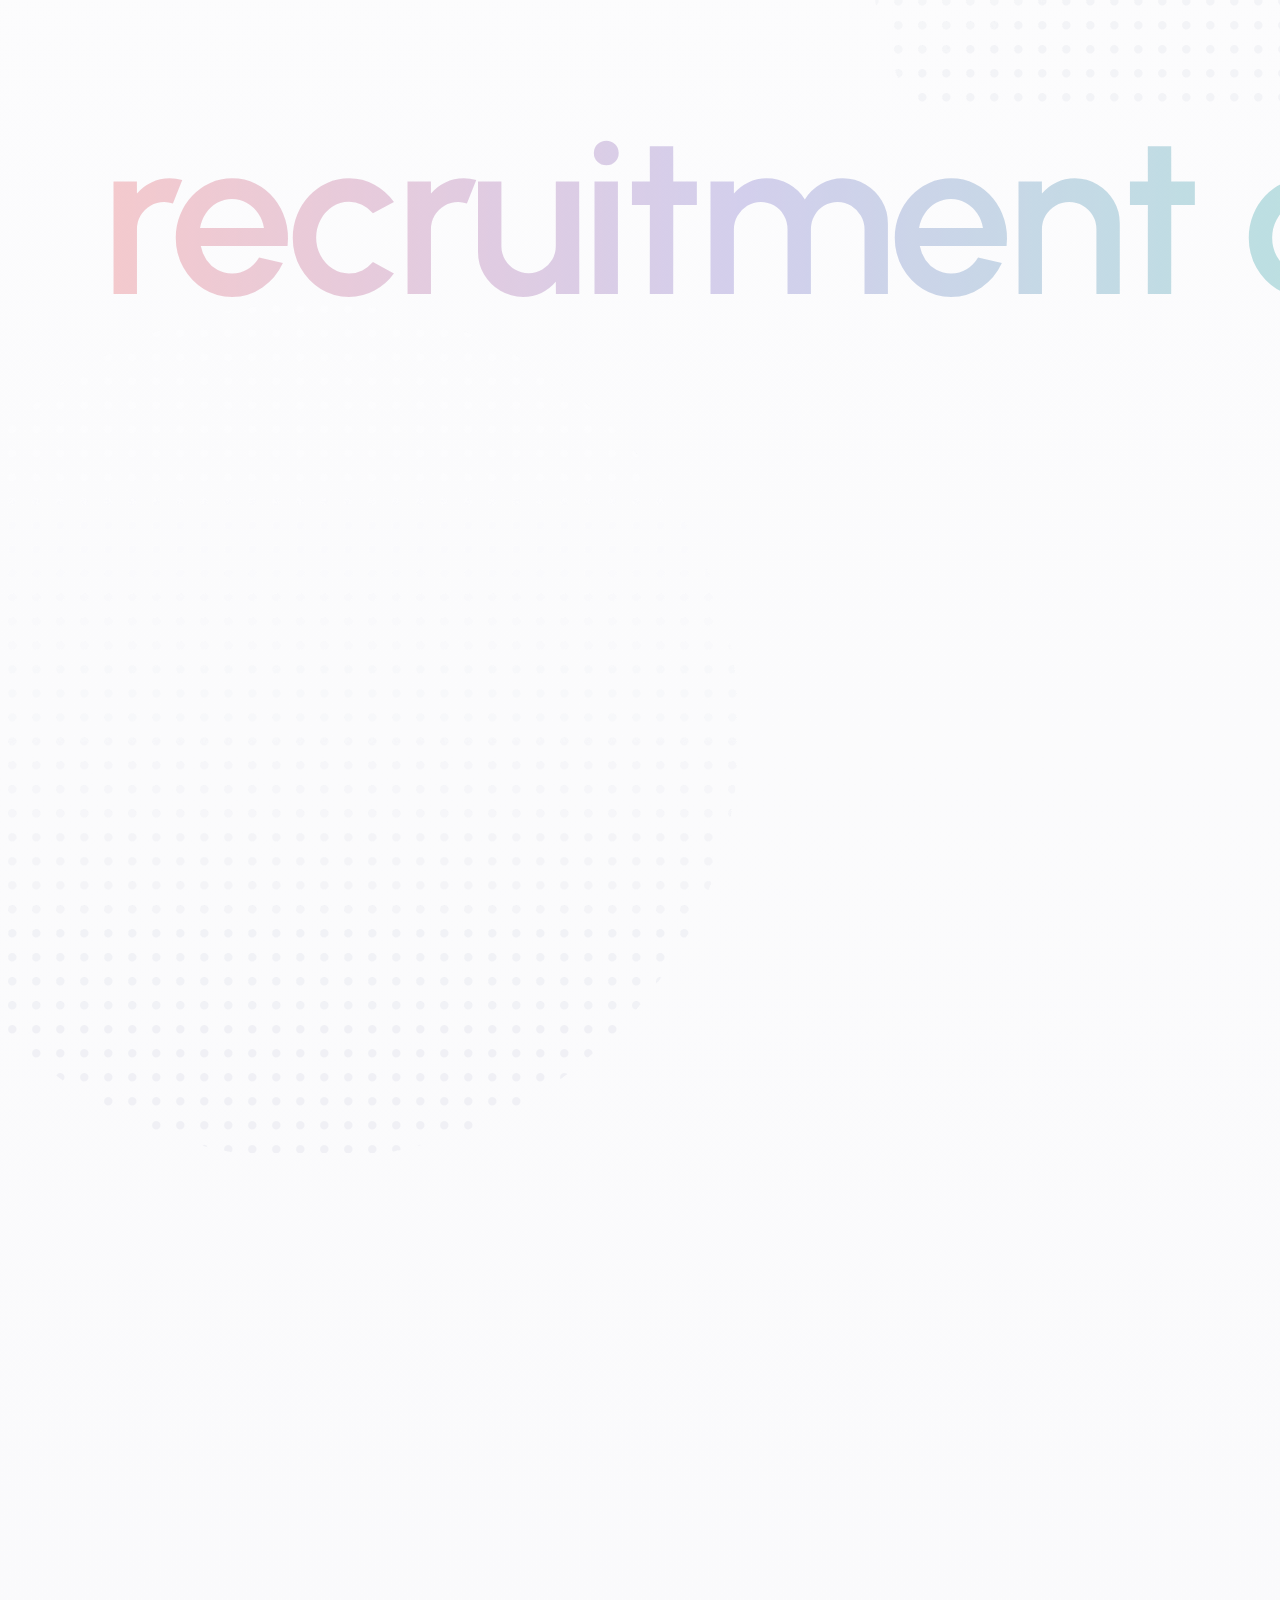
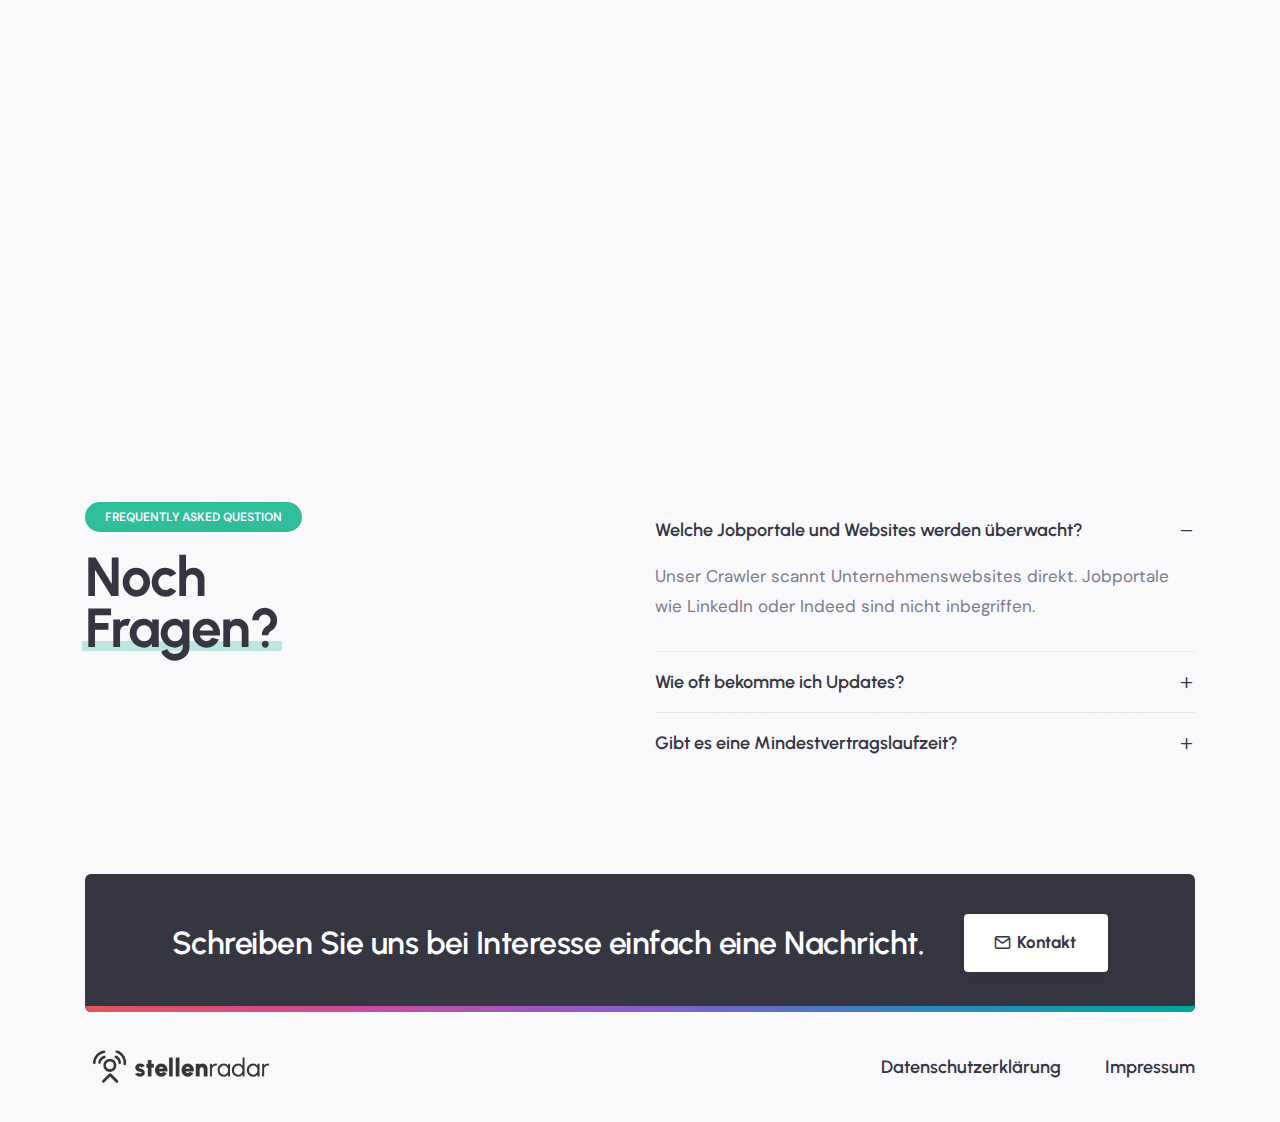
==== commit b53350d0: "removed other html content" ====
--- a/index.html
+++ b/index.html
@@ -9,8 +9,8 @@
         <!-- favicon icon -->
         <link rel="shortcut icon" href="images/stellenradar/favi.png">
         <link rel="apple-touch-icon" href="images/stellenradar/favi.png">
-        <link rel="apple-touch-icon" sizes="72x72" href="images/stellenradar/favi.png">
-        <link rel="apple-touch-icon" sizes="114x114" href="images/stellenradar/favi.png">
+        <link rel="apple-touch-icon" href="images/stellenradar/favi.png">
+        <link rel="apple-touch-icon" href="images/stellenradar/favi.png">
         <!-- google fonts preconnect -->
         <link rel="preconnect" href="https://fonts.googleapis.com" crossorigin>
         <link rel="preconnect" href="https://fonts.gstatic.com" crossorigin>
@@ -335,7 +335,7 @@
                     </div>
                     <div class="col-xl-5 col-lg-6 offset-xl-1" data-anime='{ "translate": [0, 0], "opacity": [0,1], "duration": 600, "delay": 0, "staggervalue": 300, "easing": "easeOutQuad" }'>
                         <div class="bg-base-color fw-600 text-white text-uppercase ps-20px pe-20px fs-12 border-radius-100px d-inline-block mb-20px">Transparente Preise</div>
-                        <h2 class="fw-700 alt-font text-dark-gray ls-minus-1px mb-50px sm-mb-35px">Der richtige <span class="text-highlight">Preis<span class="bg-base-color opacity-3 h-10px bottom-10px"></span></span> für jeden.</h2> 
+                        <h2 class="fw-700 alt-font text-dark-gray ls-minus-1px mb-50px sm-mb-35px">Der passende <span class="text-highlight">Preis<span class="bg-base-color opacity-3 h-10px bottom-10px"></span></span> für Ihr Vorhaben.</h2> 
                         <div class="accordion pricing-table-style-04 mb-50px" id="accordion-style-01" data-active-icon="fa-angle-up" data-inactive-icon="fa-angle-down">
                             <!-- start accordion item -->
                             <div class="accordion-item bg-white active-accordion box-shadow-quadruple-large mb-25px">
@@ -359,7 +359,7 @@
                             <div class="accordion-item bg-white box-shadow-quadruple-large mb-25px">
                                 <div class="accordion-header">
                                     <a href="#" data-bs-toggle="collapse" data-bs-target="#accordion-style-01-02" aria-expanded="false" data-bs-parent="#accordion-style-01">
-                                        <div class="accordion-title position-relative d-flex align-items-center pe-20px mb-0 text-dark-gray fw-600 fs-20 alt-font ls-05px">Premium Tarif<span class="icon-round bg-extra-medium-gray text-dark-gray w-25px h-25px"><i class="fa-solid fa-angle-down"></i></span></div>
+                                        <div class="accordion-title position-relative d-flex align-items-center pe-20px mb-0 text-dark-gray fw-600 fs-20 alt-font ls-05px">Individuelles Angebot<span class="icon-round bg-extra-medium-gray text-dark-gray w-25px h-25px"><i class="fa-solid fa-angle-down"></i></span></div>
                                     </a>
                                 </div>
                                 <div id="accordion-style-01-02" class="accordion-collapse collapse" data-bs-parent="#accordion-style-01">
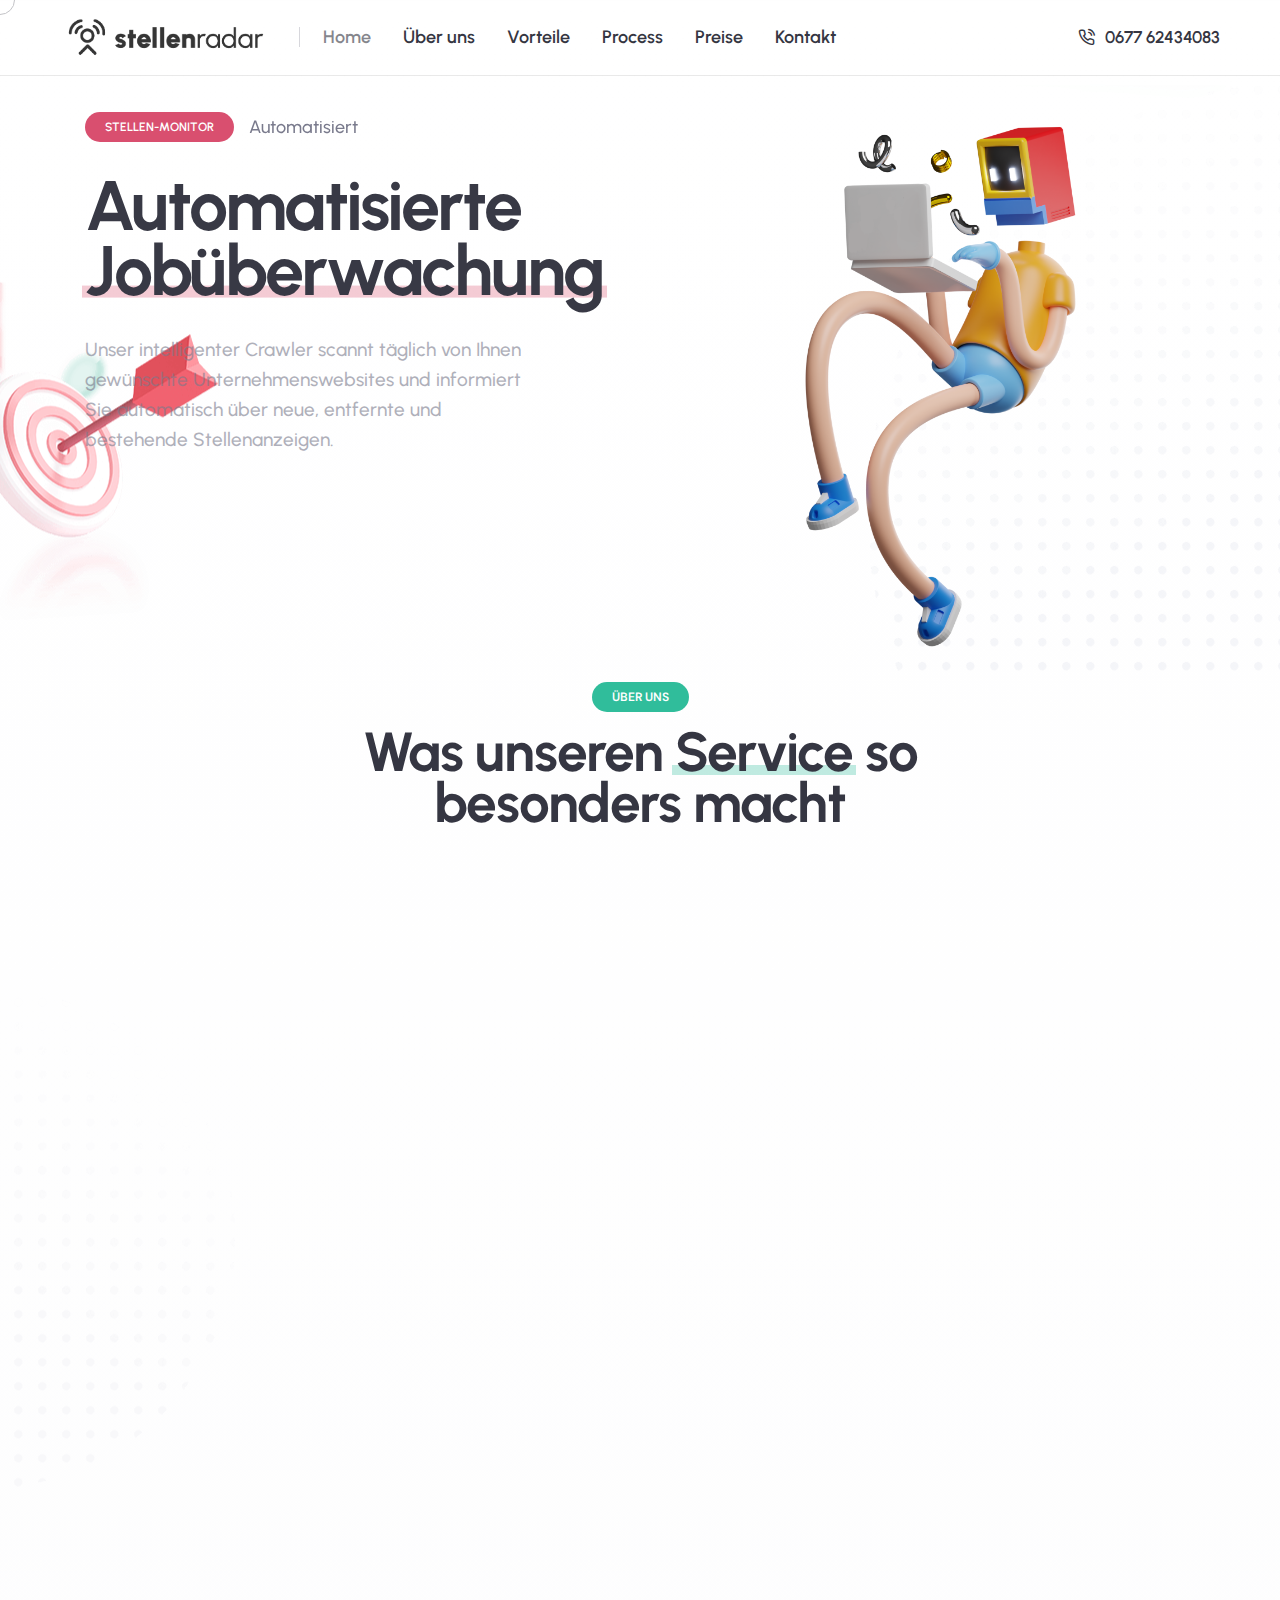
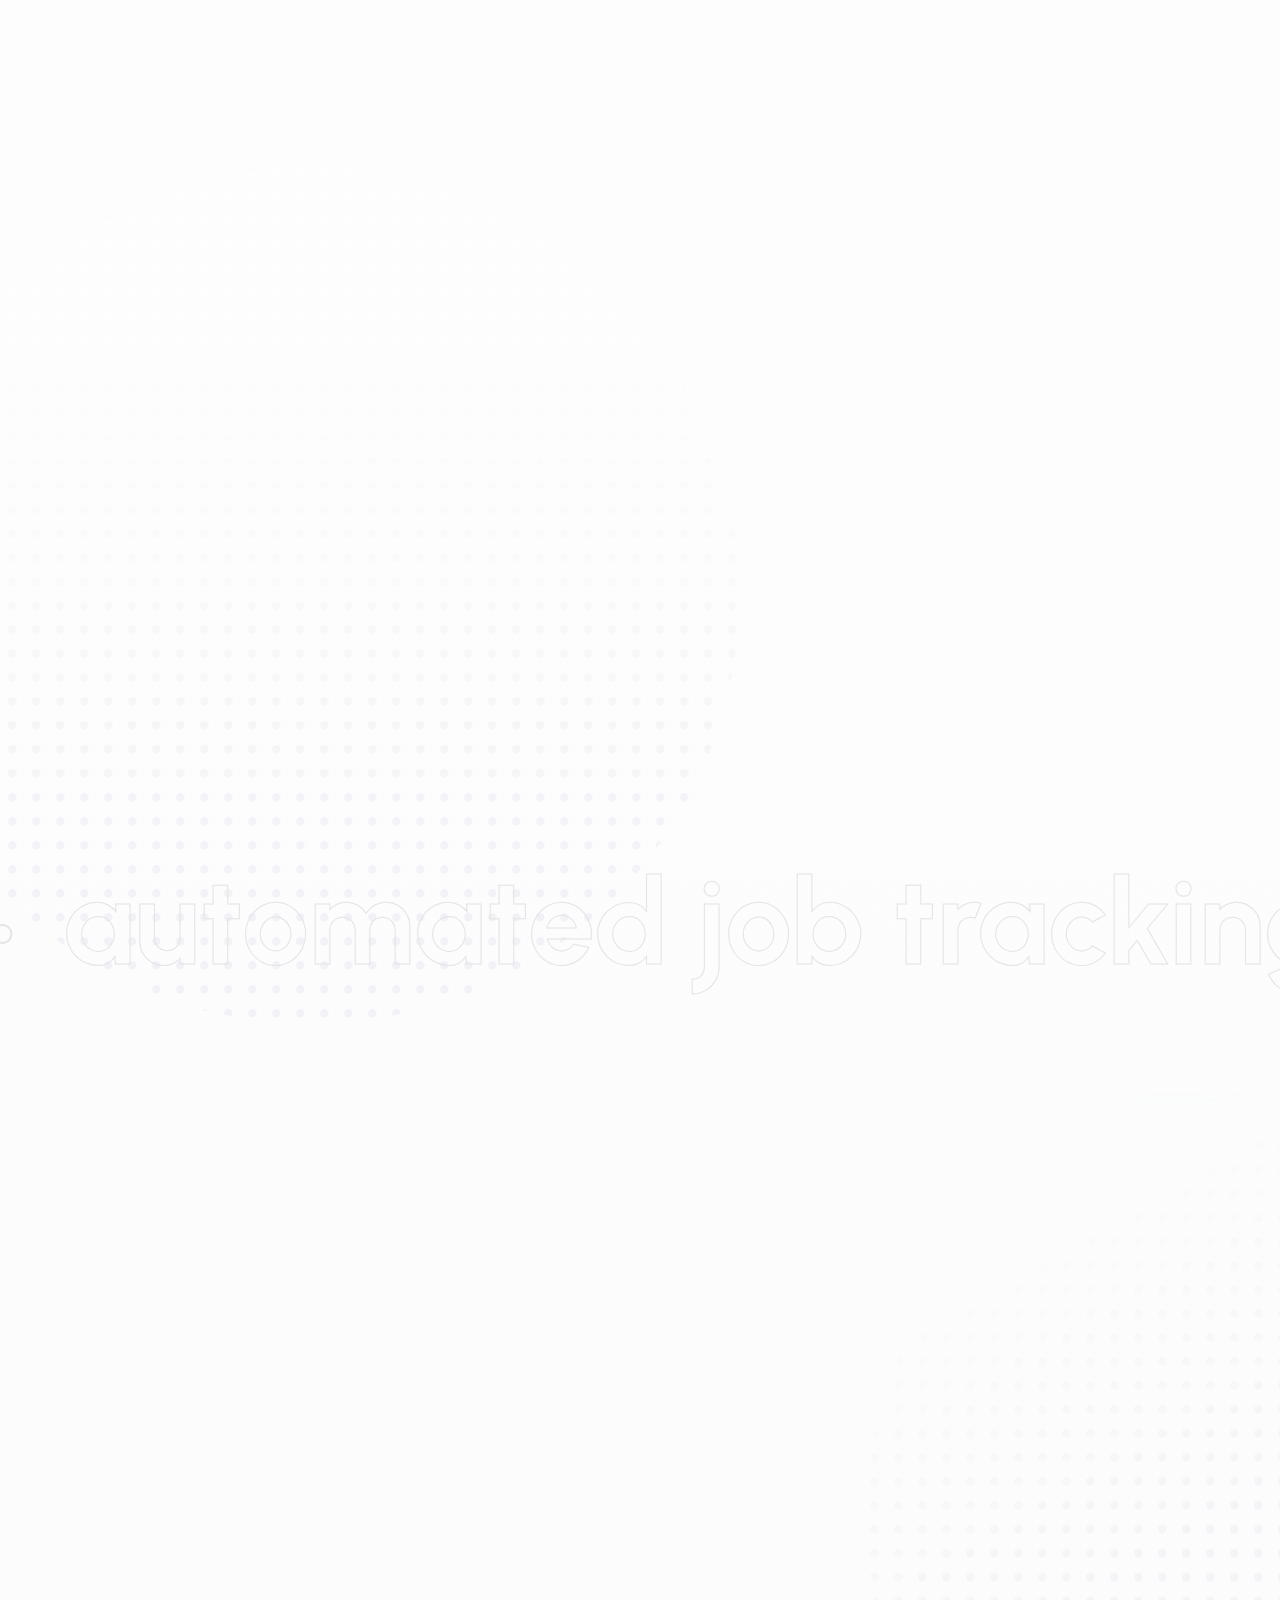
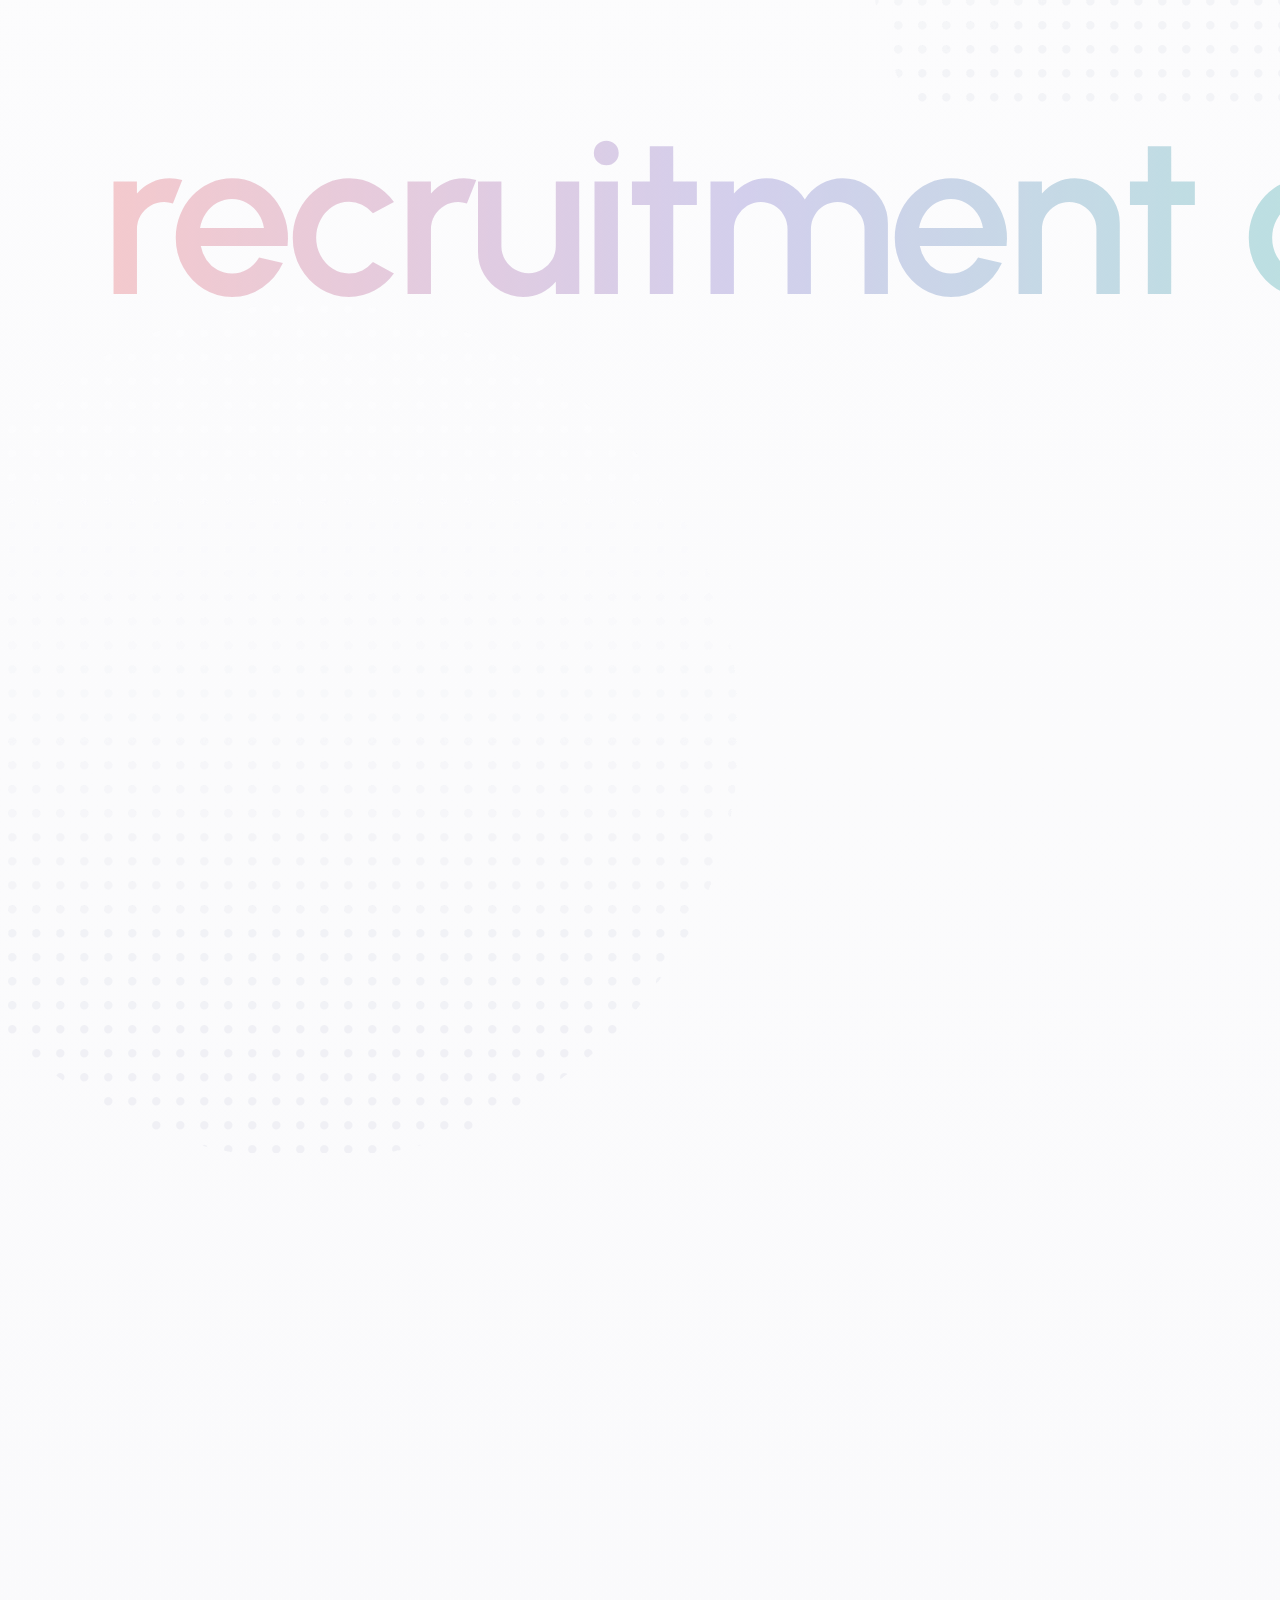
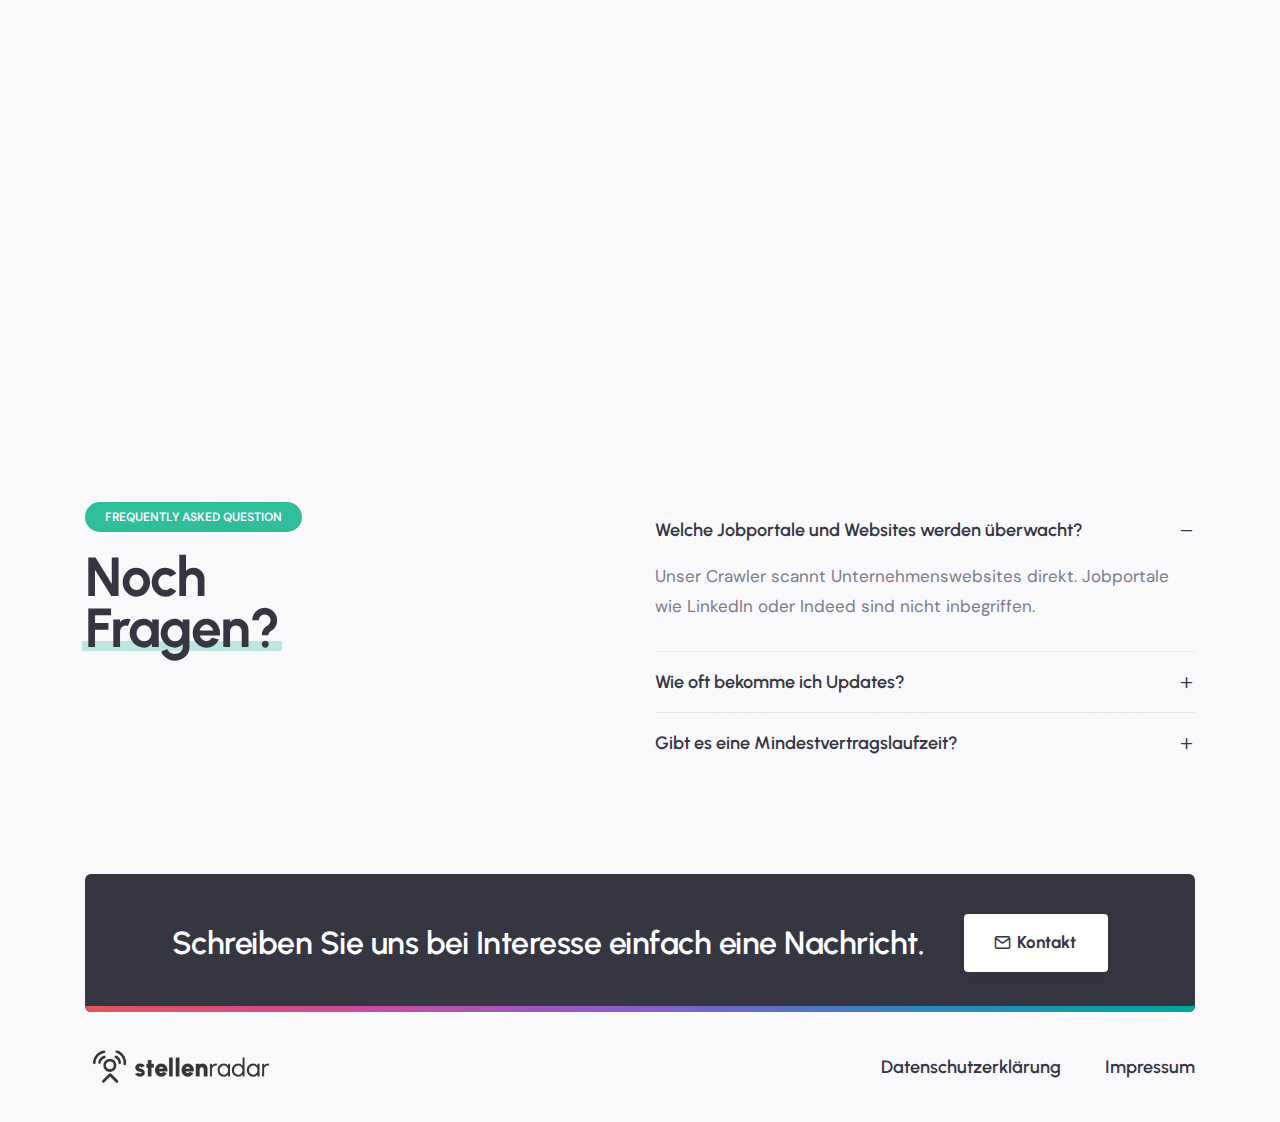
==== commit 563f922e: "- added formcarry form" ====
--- a/index.html
+++ b/index.html
@@ -389,7 +389,11 @@
                                     <h2 class="fw-700 alt-font text-dark-gray ls-minus-1px">Haben wir Ihr <span class="text-highlight">Interesse<span class="bg-base-color opacity-3 h-10px bottom-10px"></span></span> geweckt?</h2>
                                 </div>
                             </div>
-                            <form action="email-templates/contact-form.php" method="post" class="contact-form-style-03">
+                            <form 
+                                action="https://formcarry.com/s/Z2PLp28WTHi"
+                                method="POST"
+                                enctype="multipart/form-data" 
+                                class="contact-form-style-03">
                                 <div class="row">
                                     <div class="col-md-6">
                                         <label for="exampleInputEmail1" class="form-label fs-14 text-uppercase text-dark-gray primary-font fw-600 mb-0">Name*</label>
@@ -431,7 +435,7 @@
                                     </div>
                                     <div class="col-xl-5 col-md-4 text-center text-md-end">
                                         <input id="exampleInputEmail5" type="hidden" name="redirect" value="">
-                                        <button class="btn btn-small btn-dark-gray btn-box-shadow btn-round-edge submit" type="submit">Nachricht senden</button>
+                                        <button class="btn btn-small btn-dark-gray btn-box-shadow btn-round-edge" type="submit">Nachricht senden</button>
                                     </div>
                                     <div class="col-12">
                                         <div class="form-results mt-20px d-none"></div>
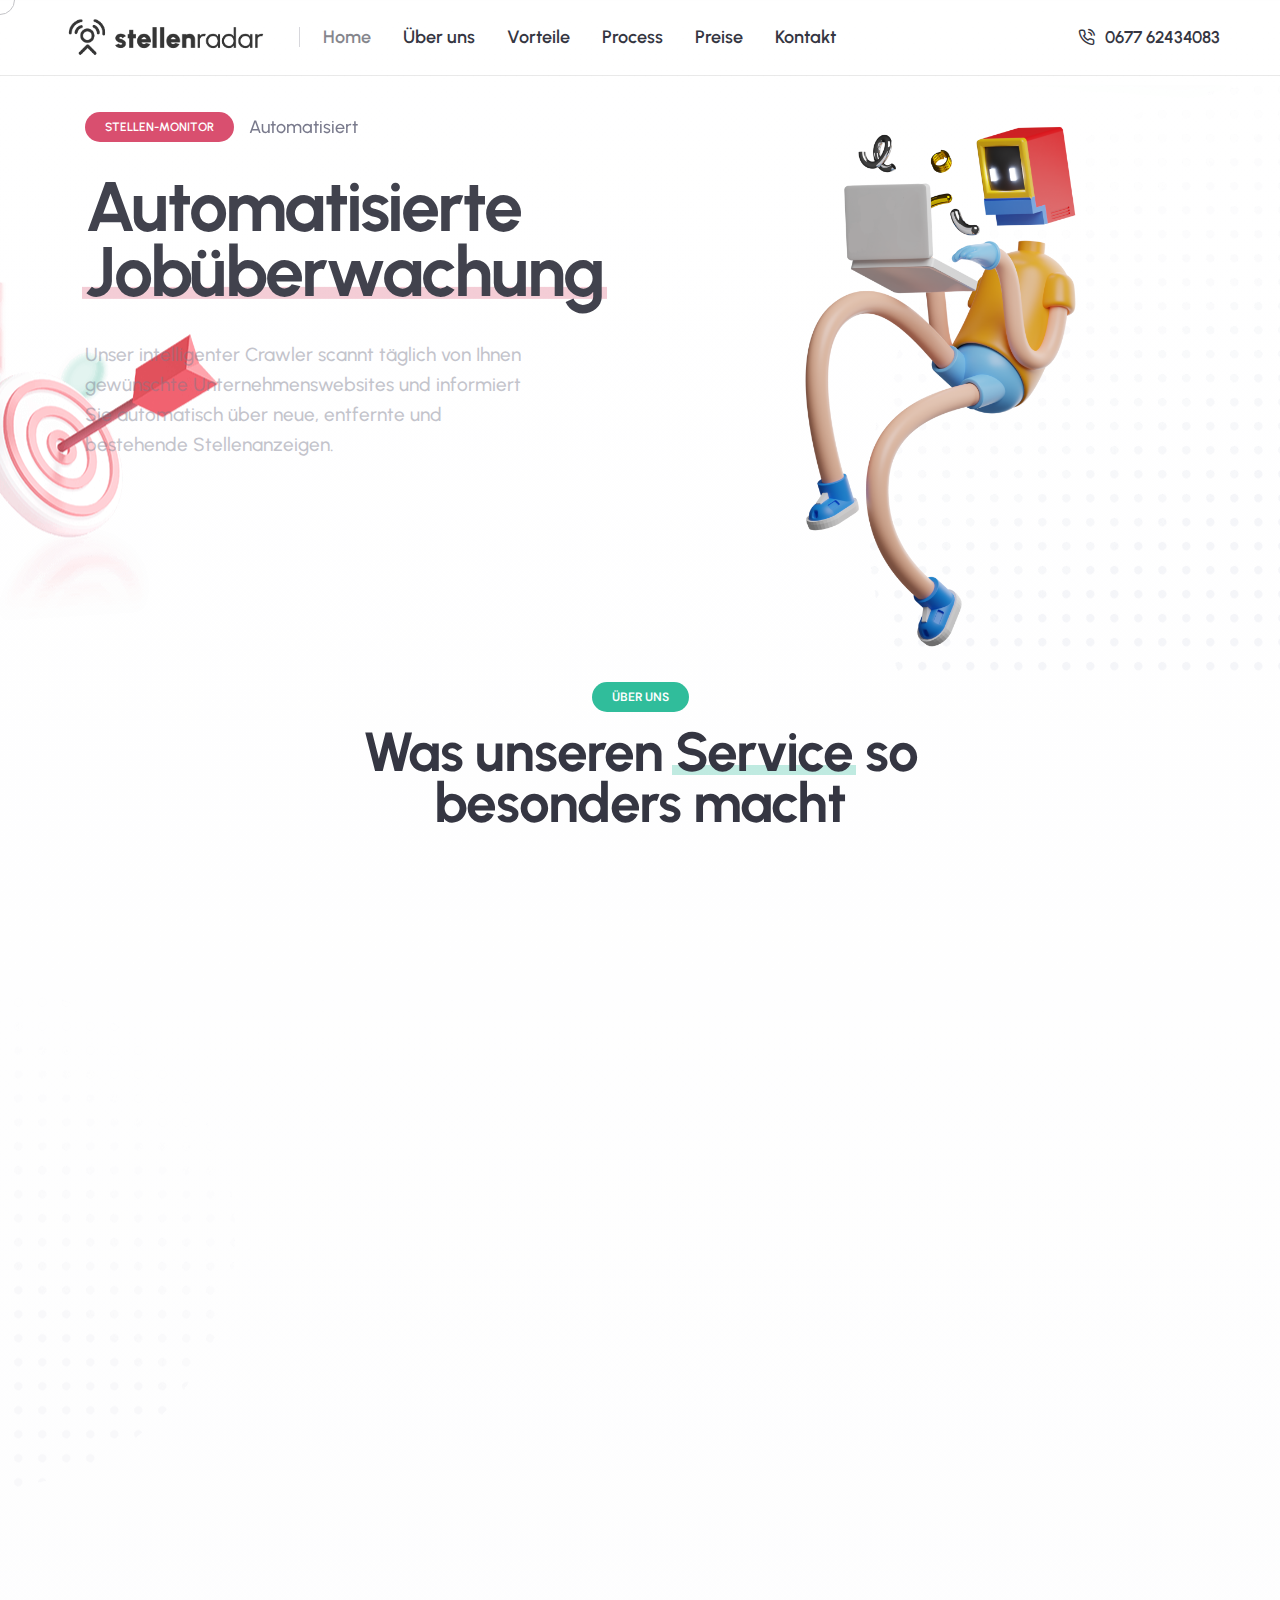
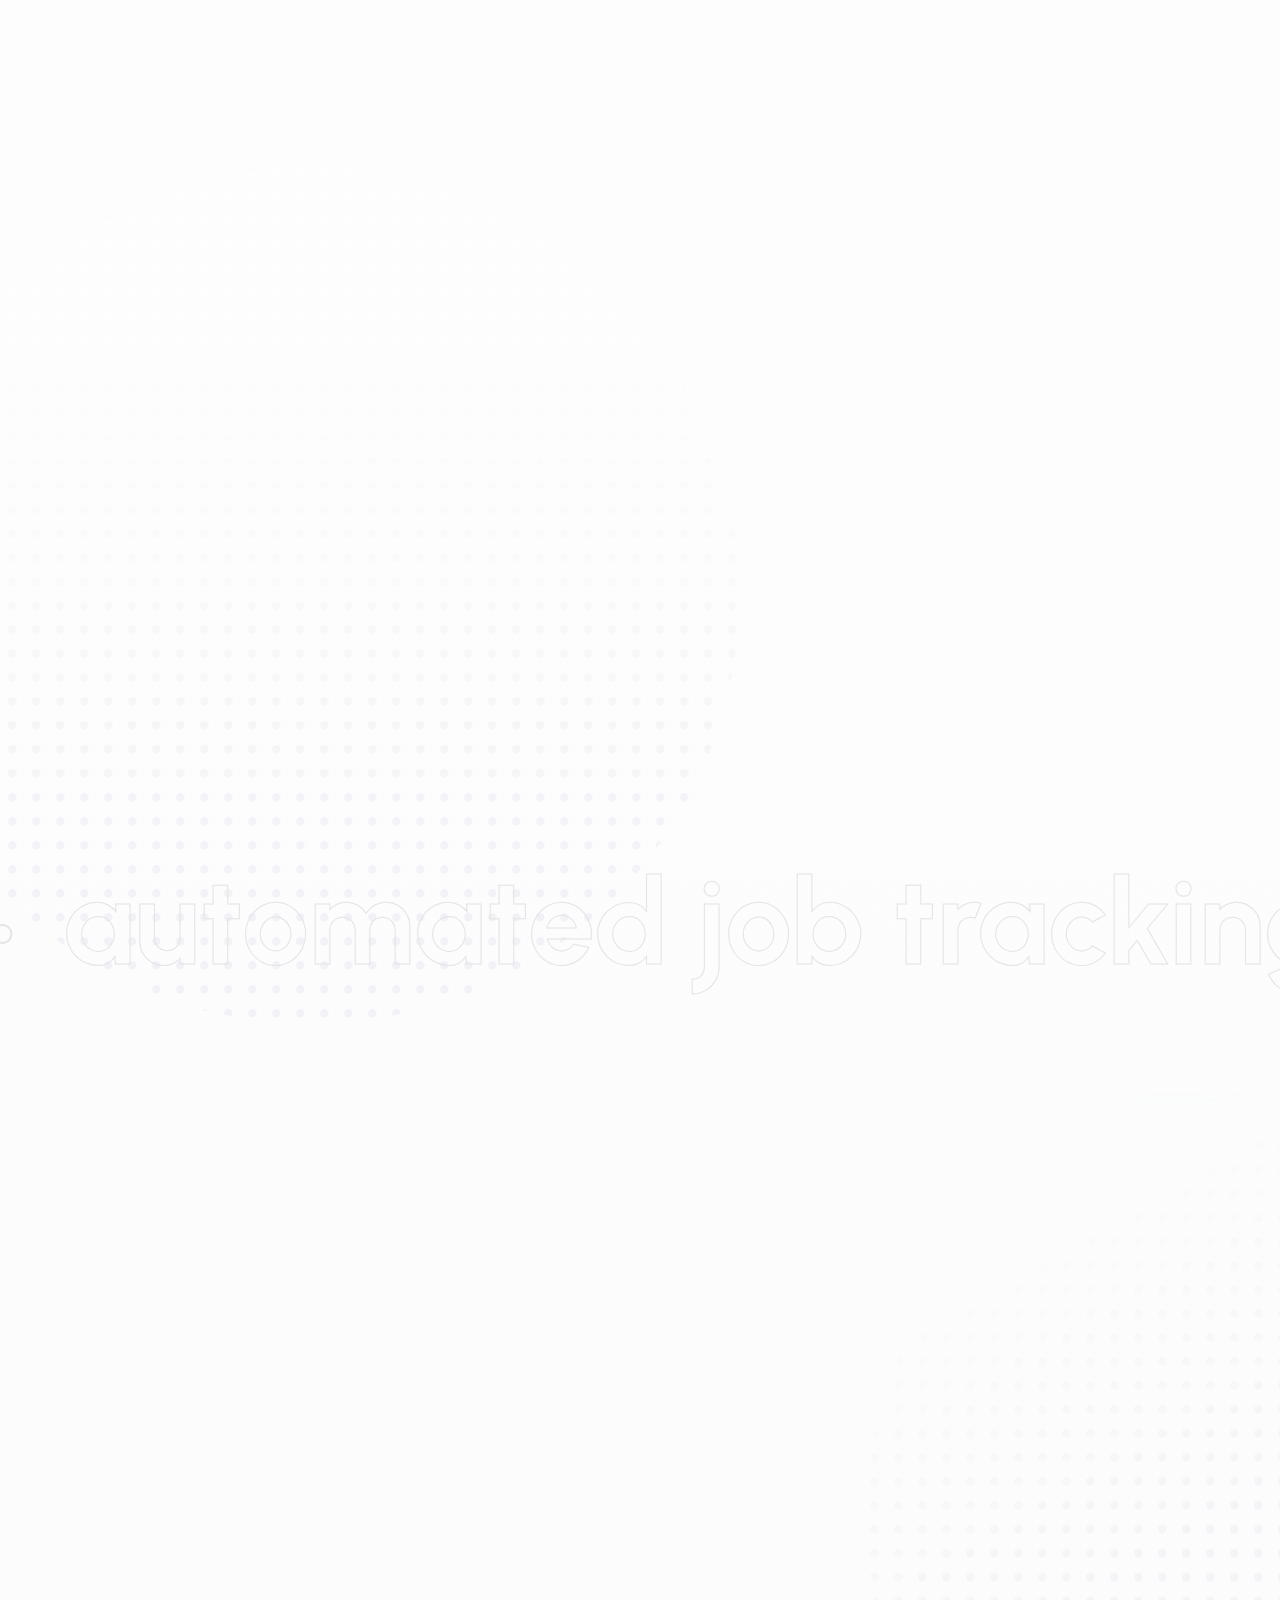
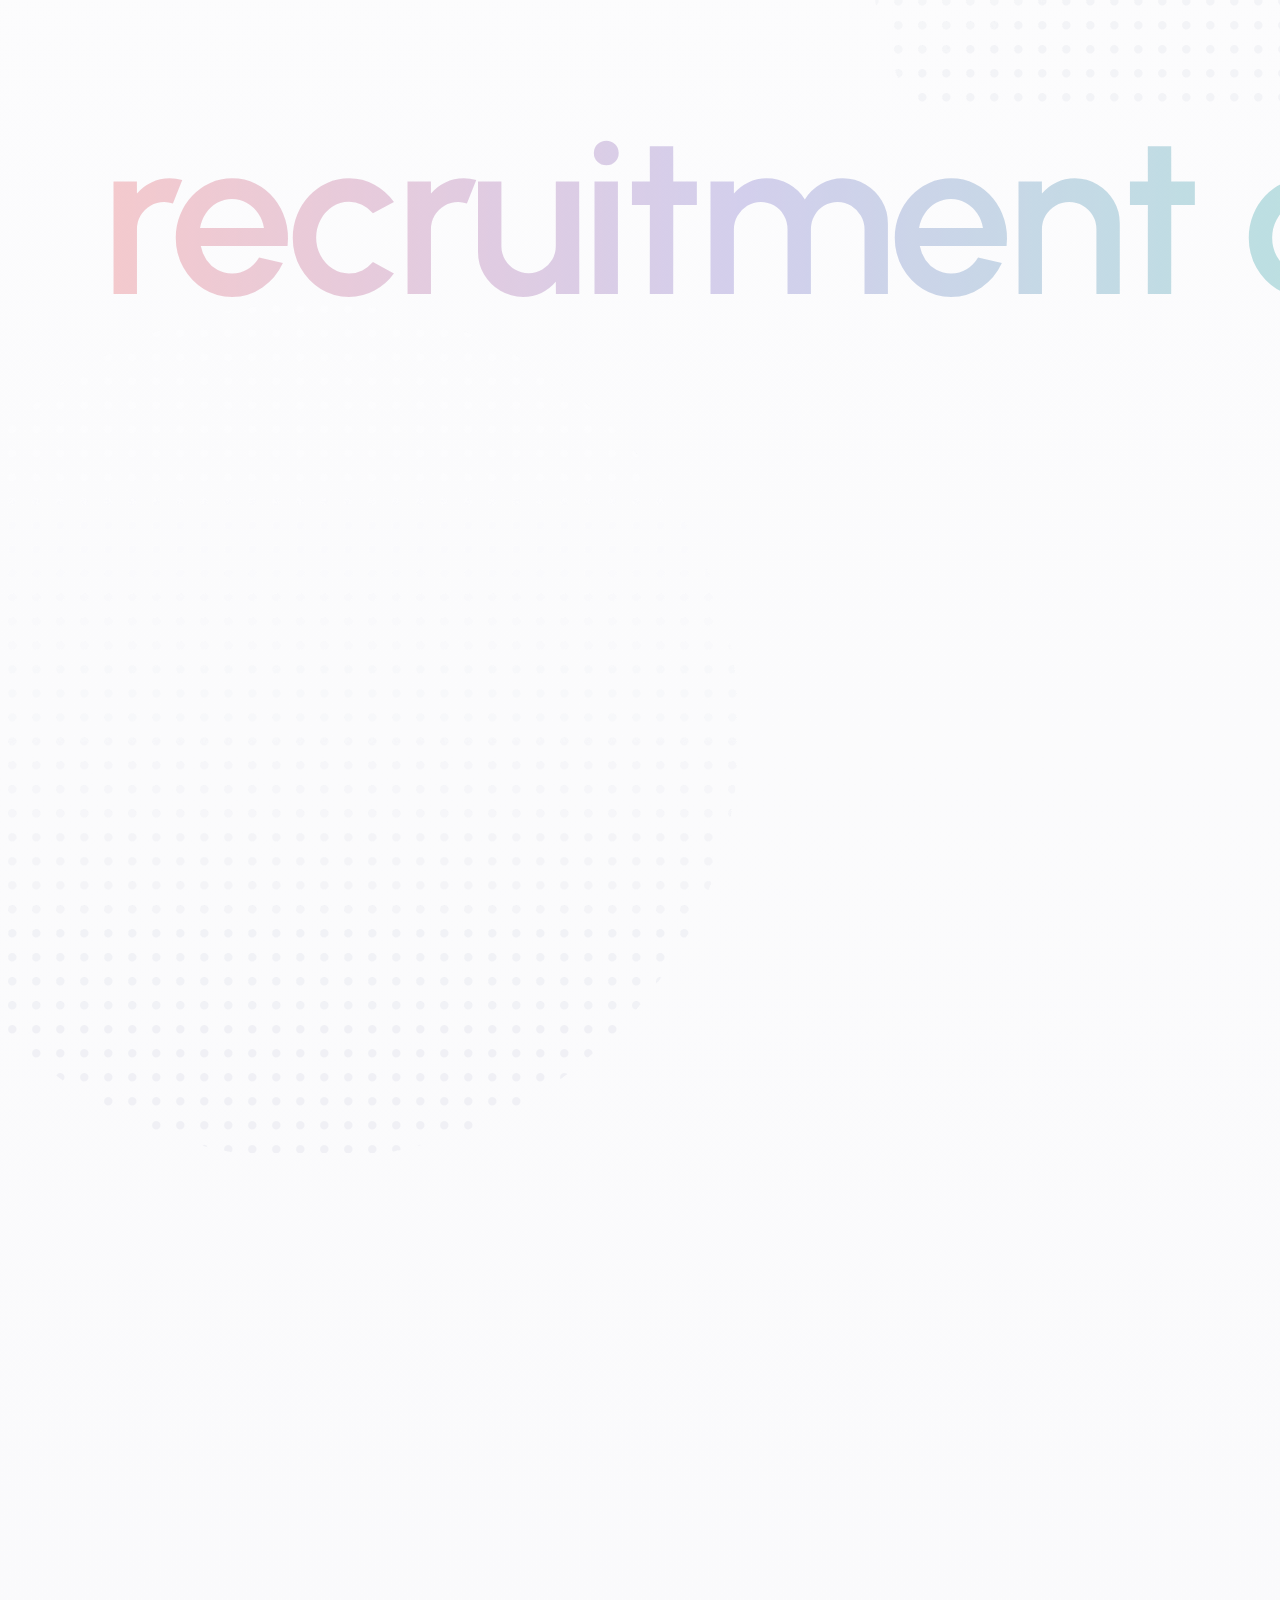
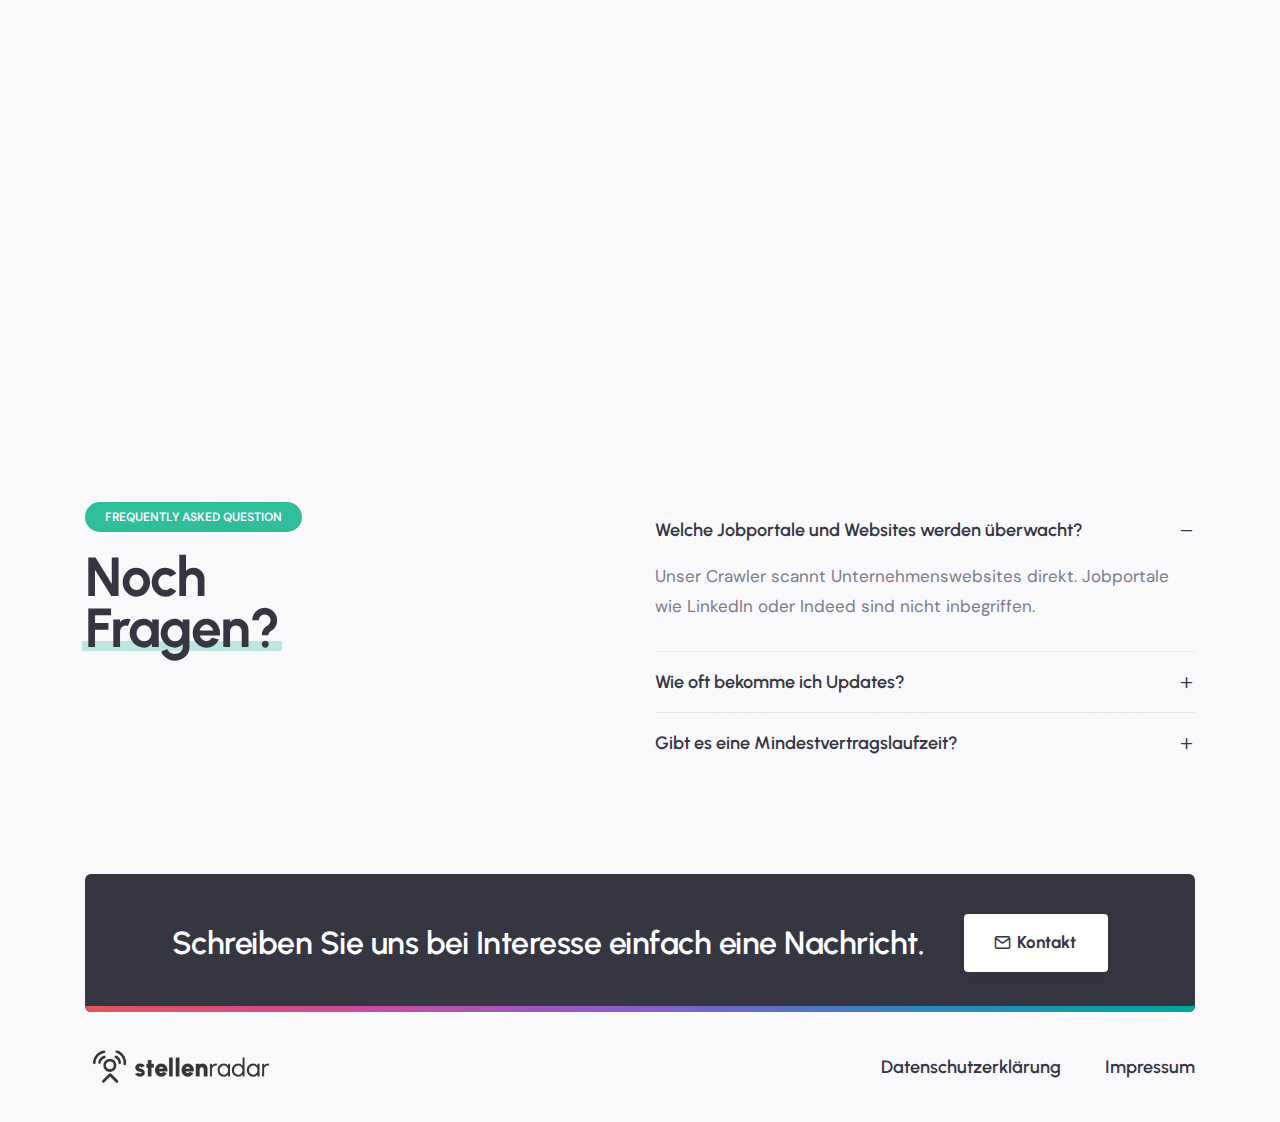
==== commit d09446b3: "fixed smartphone issues" ====
--- a/index.html
+++ b/index.html
@@ -325,7 +325,7 @@
             <img src="images/demo-data-analysis-bg-08.png" class="position-absolute top-50px left-0px lg-w-50"  data-bottom-top="transform: translateY(150px)" data-top-bottom="transform: translateY(-150px)" alt=""/>
             <!-- start marquees -->
             <div class="w-100  d-block">
-                <div class="alt-font fw-600 fs-225 ls-minus-7px text-gradient-orange-sky-blue text-nowrap opacity-3 text-center" data-bottom-top="transform: translate3d(100px, 0px, 0px);" data-top-bottom="transform: translate3d(-100px, 0px, 0px);">recruitment optimization</div> 
+                <div class="alt-font fw-600 fs-225 ls-minus-7px text-gradient-orange-sky-blue text-nowrap opacity-3 text-center overflow-hidden" data-bottom-top="transform: translate3d(100px, 0px, 0px);" data-top-bottom="transform: translate3d(-100px, 0px, 0px);">recruitment optimization</div> 
             </div>
             <!-- end marquees -->
             <div class="container mt-35px">
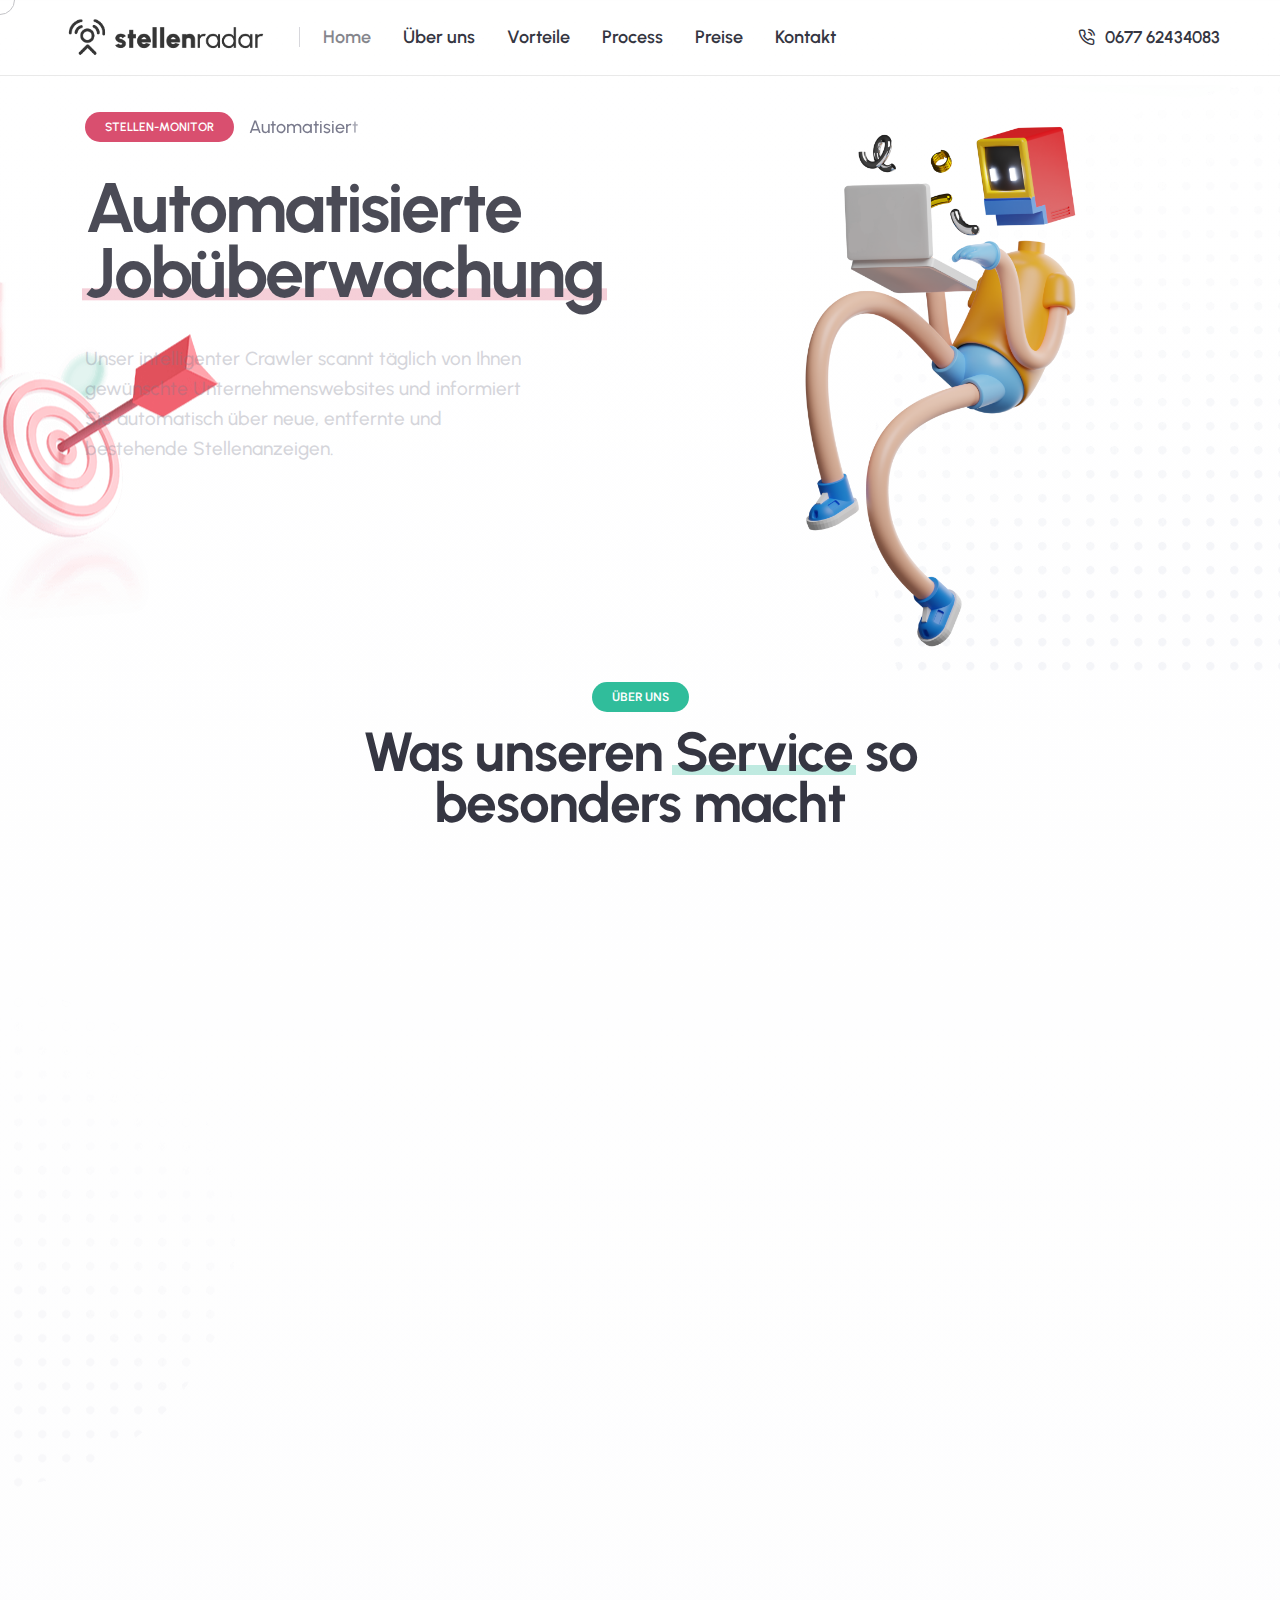
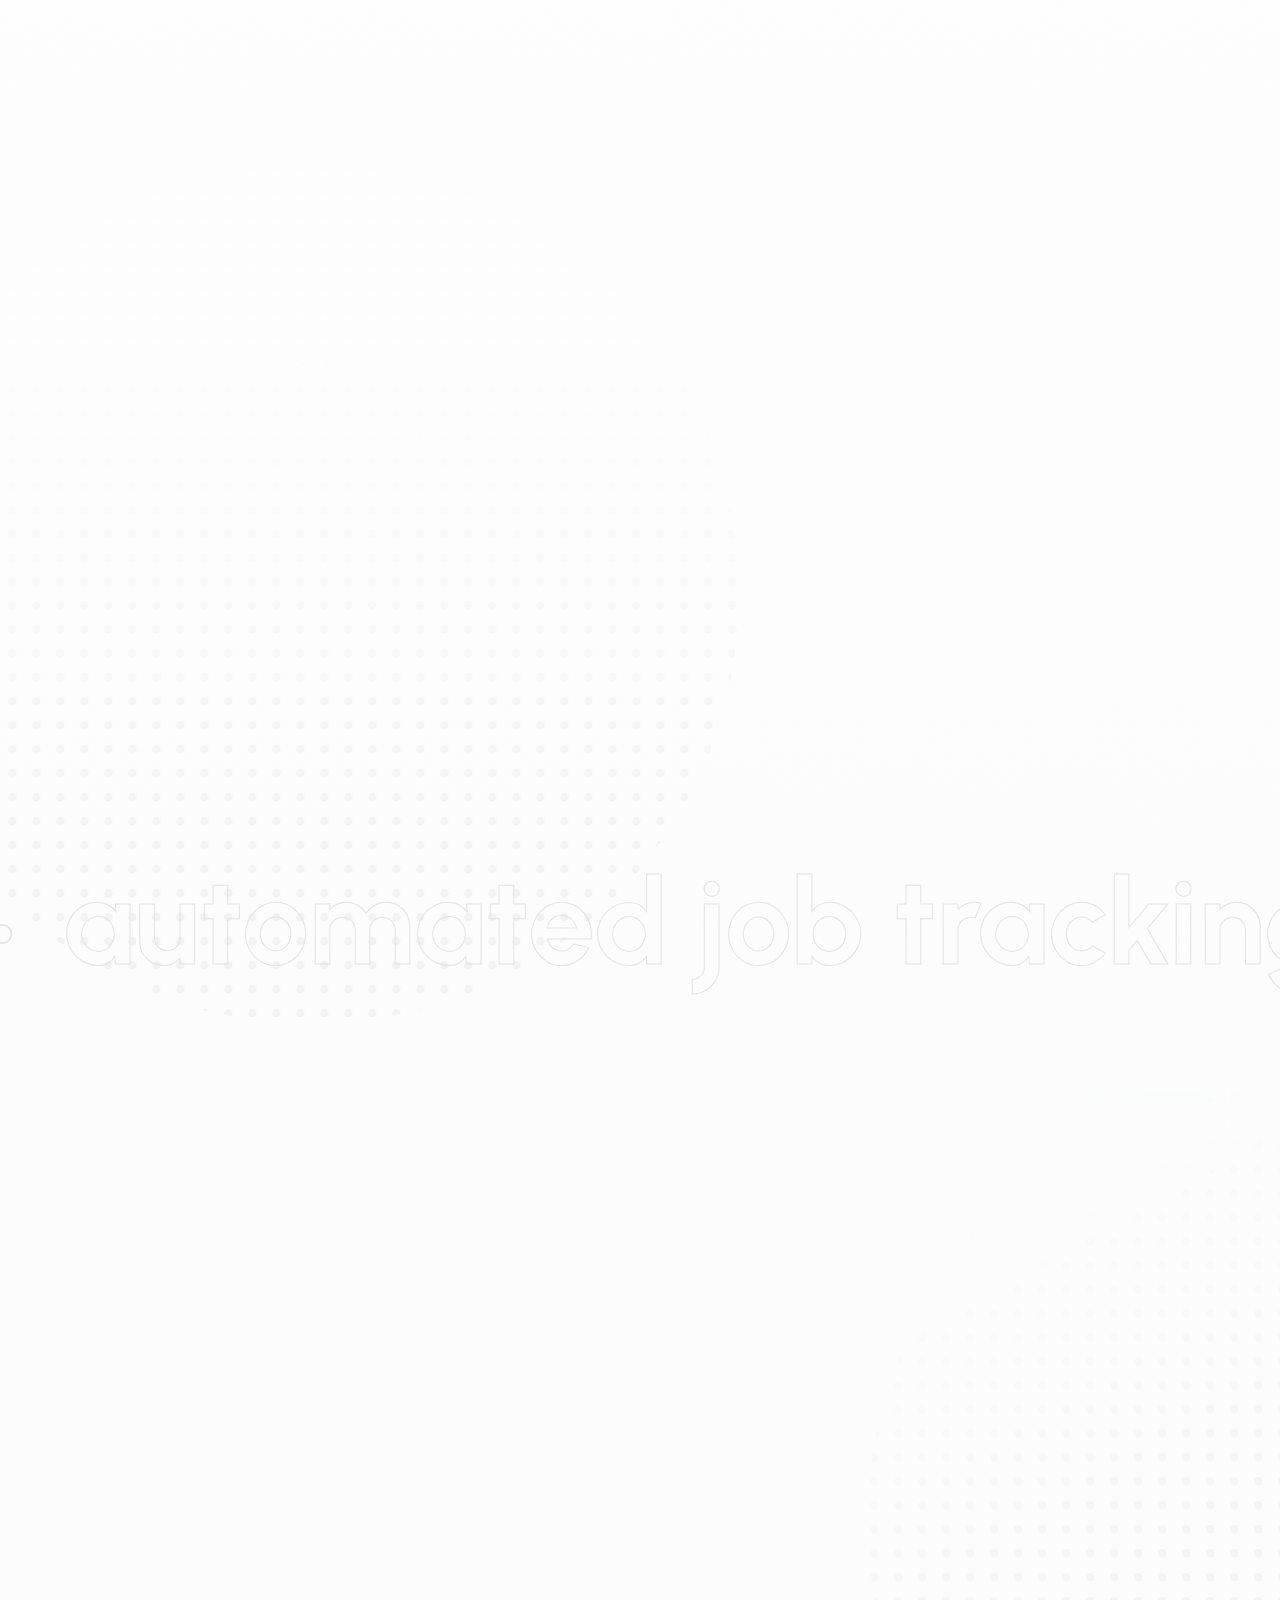
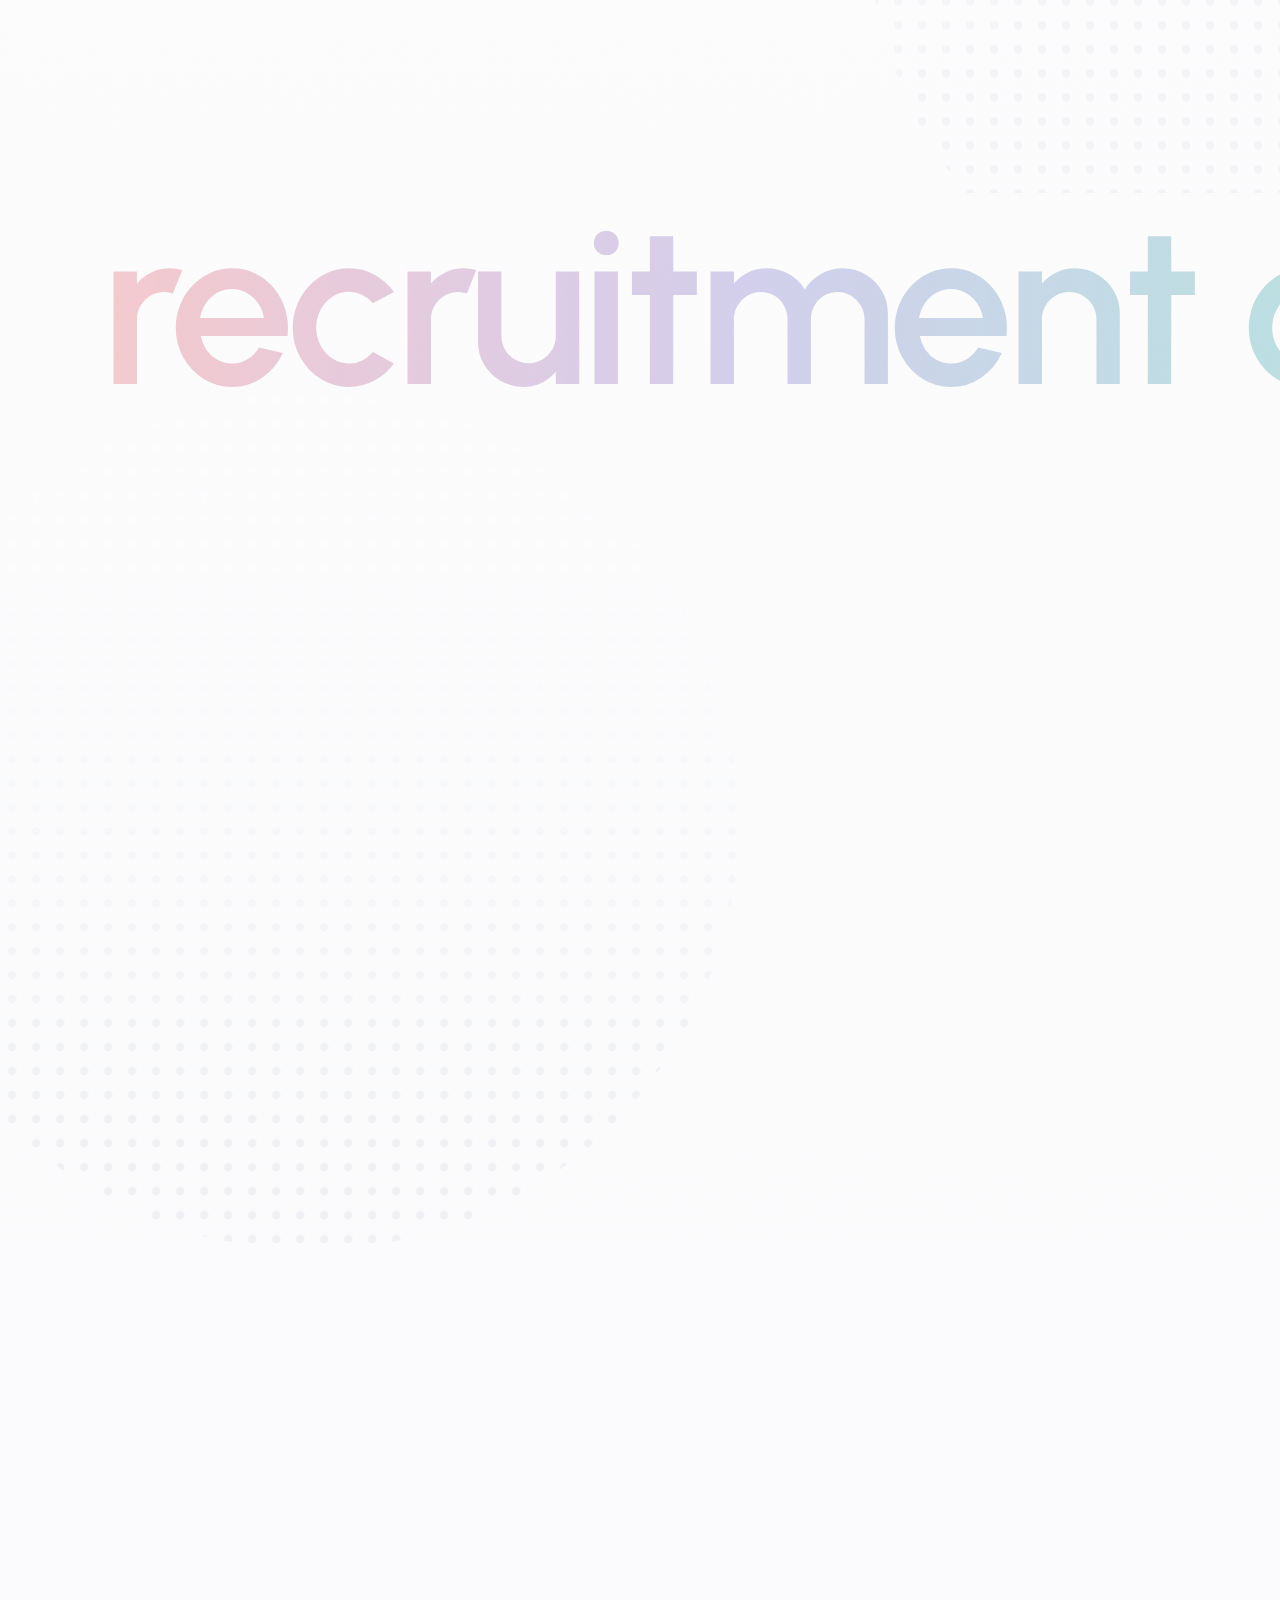
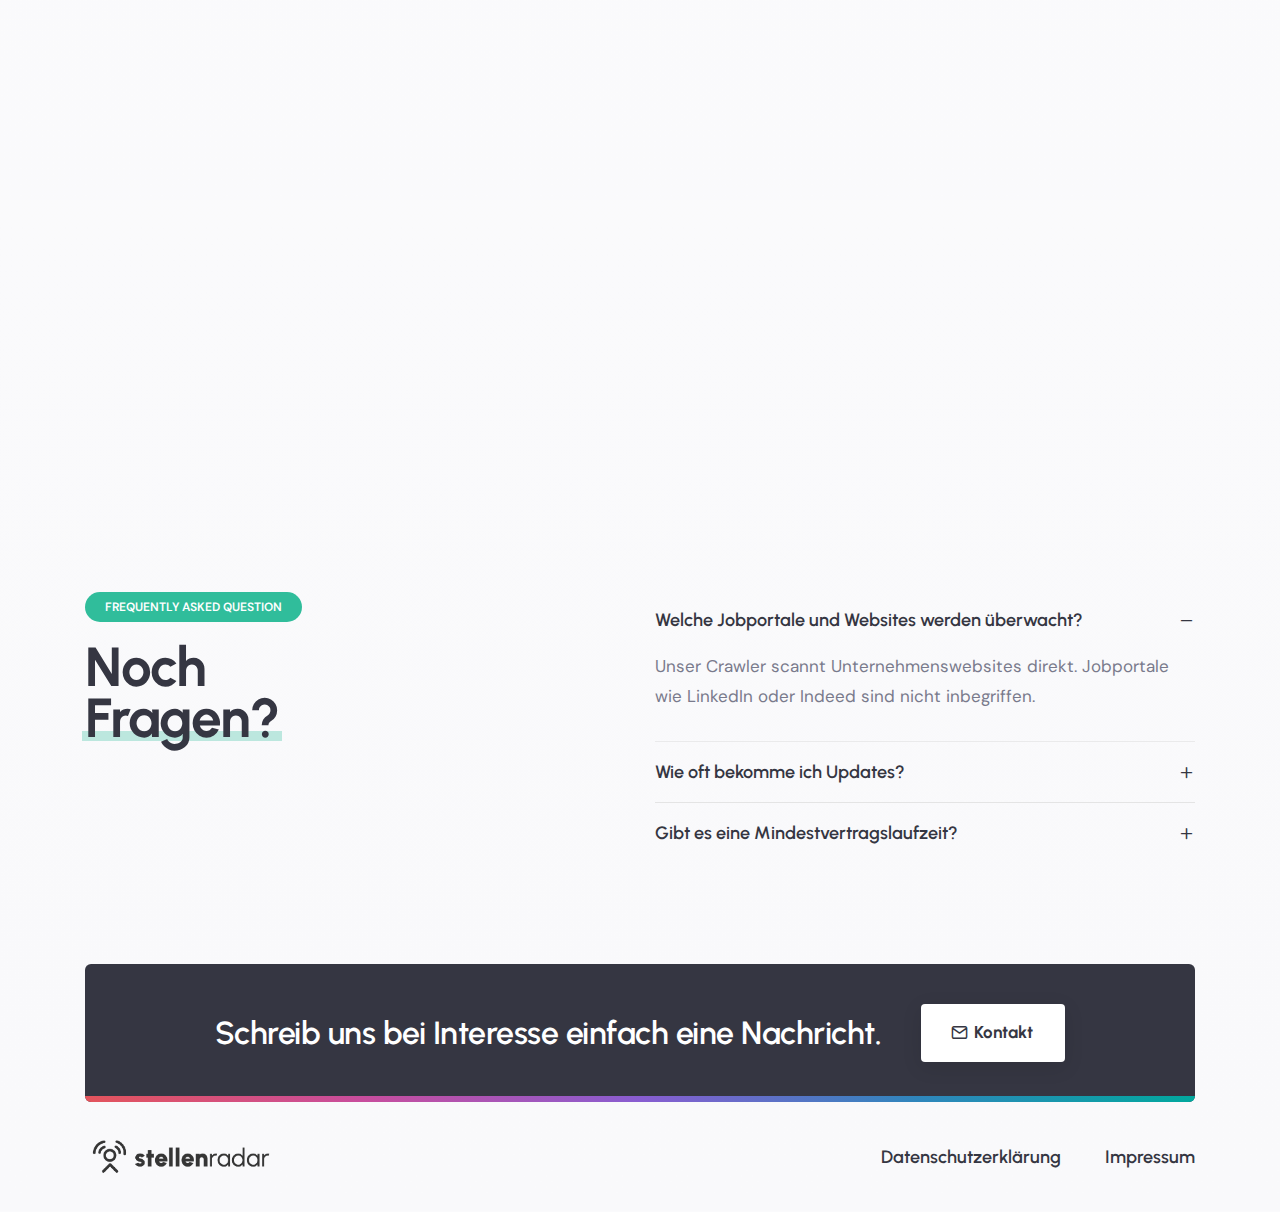
==== commit 449c6666: "minor text changes" ====
--- a/index.html
+++ b/index.html
@@ -304,7 +304,7 @@
                             <div class="number d-inline-block fs-110 fw-700 text-outline text-outline-color-extra-medium-gray">02</div>
                         </div>
                         <h6 class="alt-font fw-700 text-dark-gray mb-10px position-relative">Automatische Analyse</h6>
-                        <p class="w-85 xl-w-100">Unser Crawler scannt täglich die Karriere-Seiten der Unternehmen und erfasst alle relevanten Daten.</p>
+                        <p class="w-85 xl-w-100">Unser intelligenter Crawler scannt täglich die Unternehmenswebsites, die dich interessieren, und informiert dich automatisch über neue, entfernte und bestehende Stellenanzeigen.</p>
                     </div>
                     <!-- end process step item --> 
                     <!-- start process step item -->
@@ -335,7 +335,7 @@
                     </div>
                     <div class="col-xl-5 col-lg-6 offset-xl-1" data-anime='{ "translate": [0, 0], "opacity": [0,1], "duration": 600, "delay": 0, "staggervalue": 300, "easing": "easeOutQuad" }'>
                         <div class="bg-base-color fw-600 text-white text-uppercase ps-20px pe-20px fs-12 border-radius-100px d-inline-block mb-20px">Transparente Preise</div>
-                        <h2 class="fw-700 alt-font text-dark-gray ls-minus-1px mb-50px sm-mb-35px">Der passende <span class="text-highlight">Preis<span class="bg-base-color opacity-3 h-10px bottom-10px"></span></span> für Ihr Vorhaben.</h2> 
+                        <h2 class="fw-700 alt-font text-dark-gray ls-minus-1px mb-50px sm-mb-35px">Der passende <span class="text-highlight">Preis<span class="bg-base-color opacity-3 h-10px bottom-10px"></span></span> für dein Vorhaben.</h2> 
                         <div class="accordion pricing-table-style-04 mb-50px" id="accordion-style-01" data-active-icon="fa-angle-up" data-inactive-icon="fa-angle-down">
                             <!-- start accordion item -->
                             <div class="accordion-item bg-white active-accordion box-shadow-quadruple-large mb-25px">
@@ -517,7 +517,7 @@
             <div class="container">
                 <div class="row justify-content-center mb-30px mx-0">
                     <div class="col-12 position-relative text-center bg-dark-gray p-40px border-radius-6px position-relative overflow-hidden lg-p-30px">
-                        <h5 class="alt-font d-block d-xl-inline-block align-middle text-white mb-0 fw-600 me-35px lg-me-0 lg-mb-20px">Schreiben Sie uns bei Interesse einfach eine Nachricht.</h5>
+                        <h5 class="alt-font d-block d-xl-inline-block align-middle text-white mb-0 fw-600 me-35px lg-me-0 lg-mb-20px">Schreib uns bei Interesse einfach eine Nachricht.</h5>
                         <a href="index.html#contact" class="btn btn-large btn-white btn-hover-animation-switch btn-round-edge btn-box-shadow btn-icon-left fw-700">
                             <span> 
                                 <span class="btn-text">Kontakt</span>
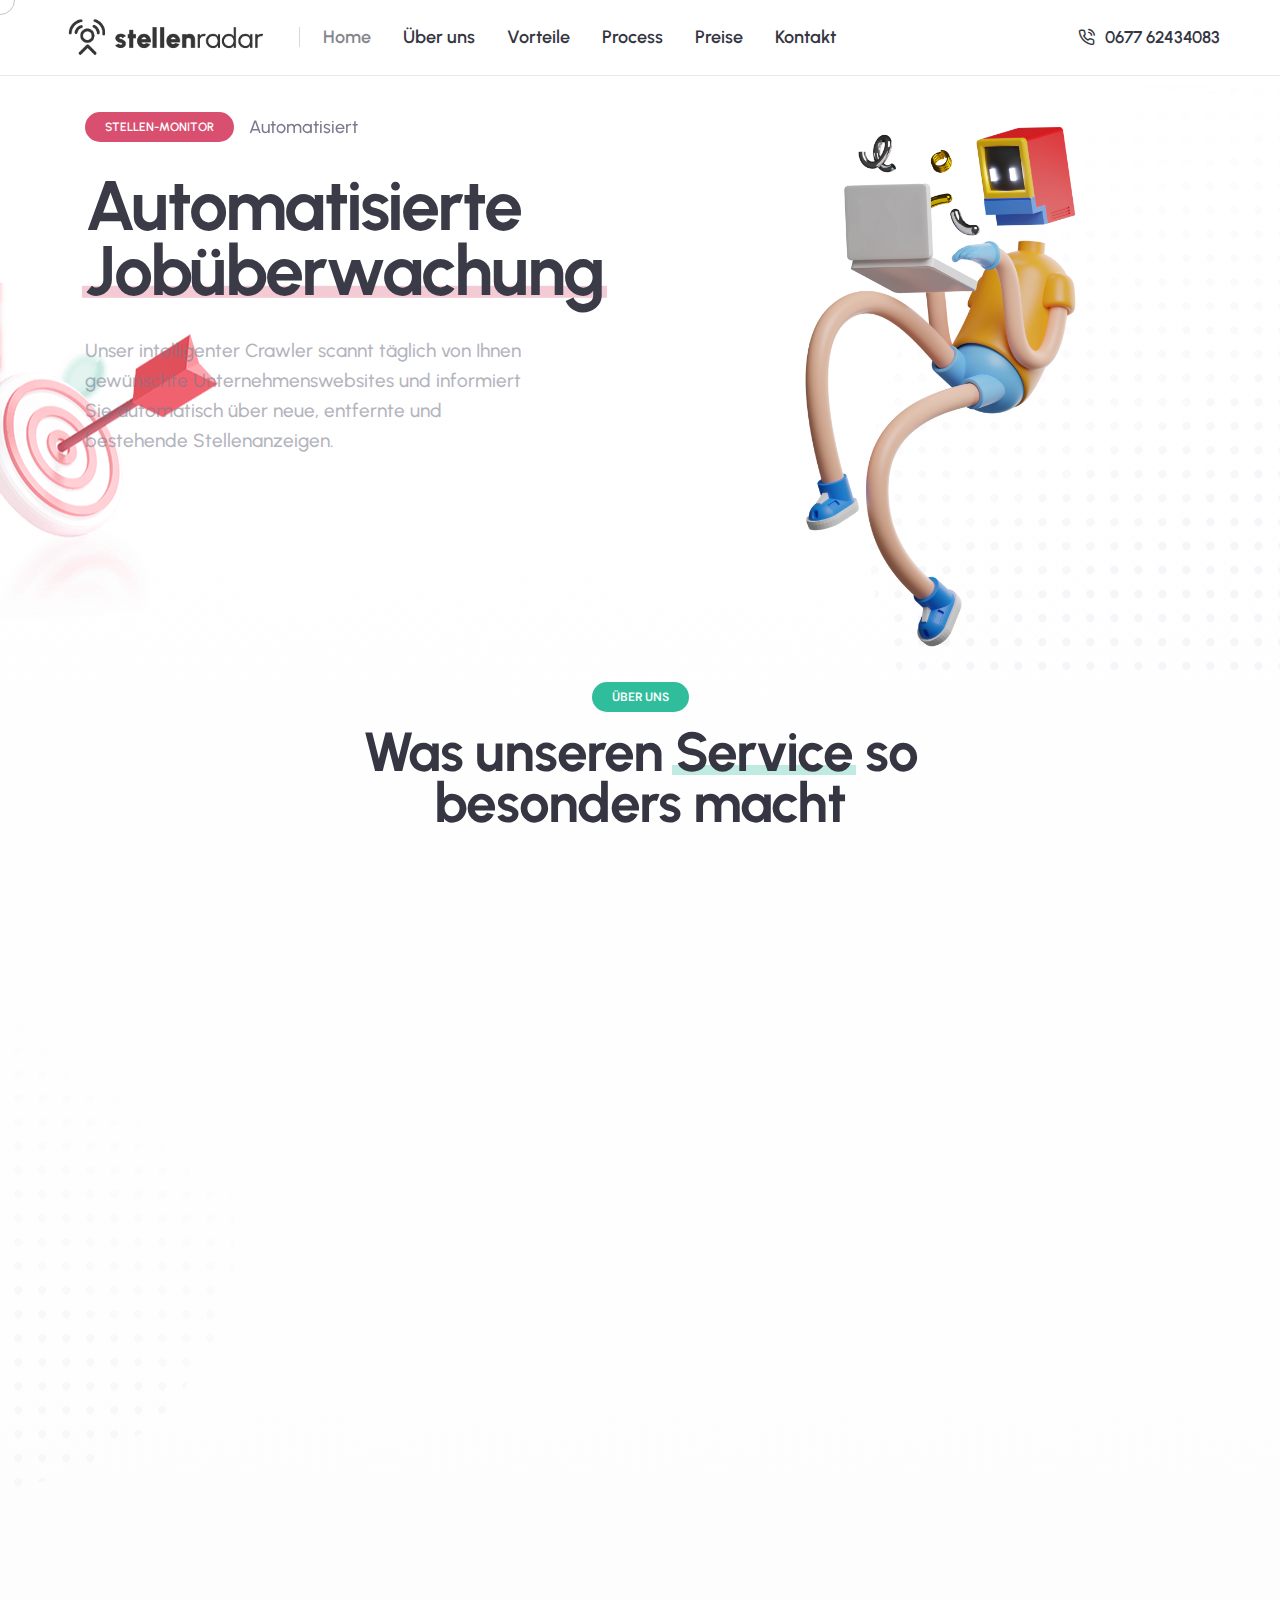
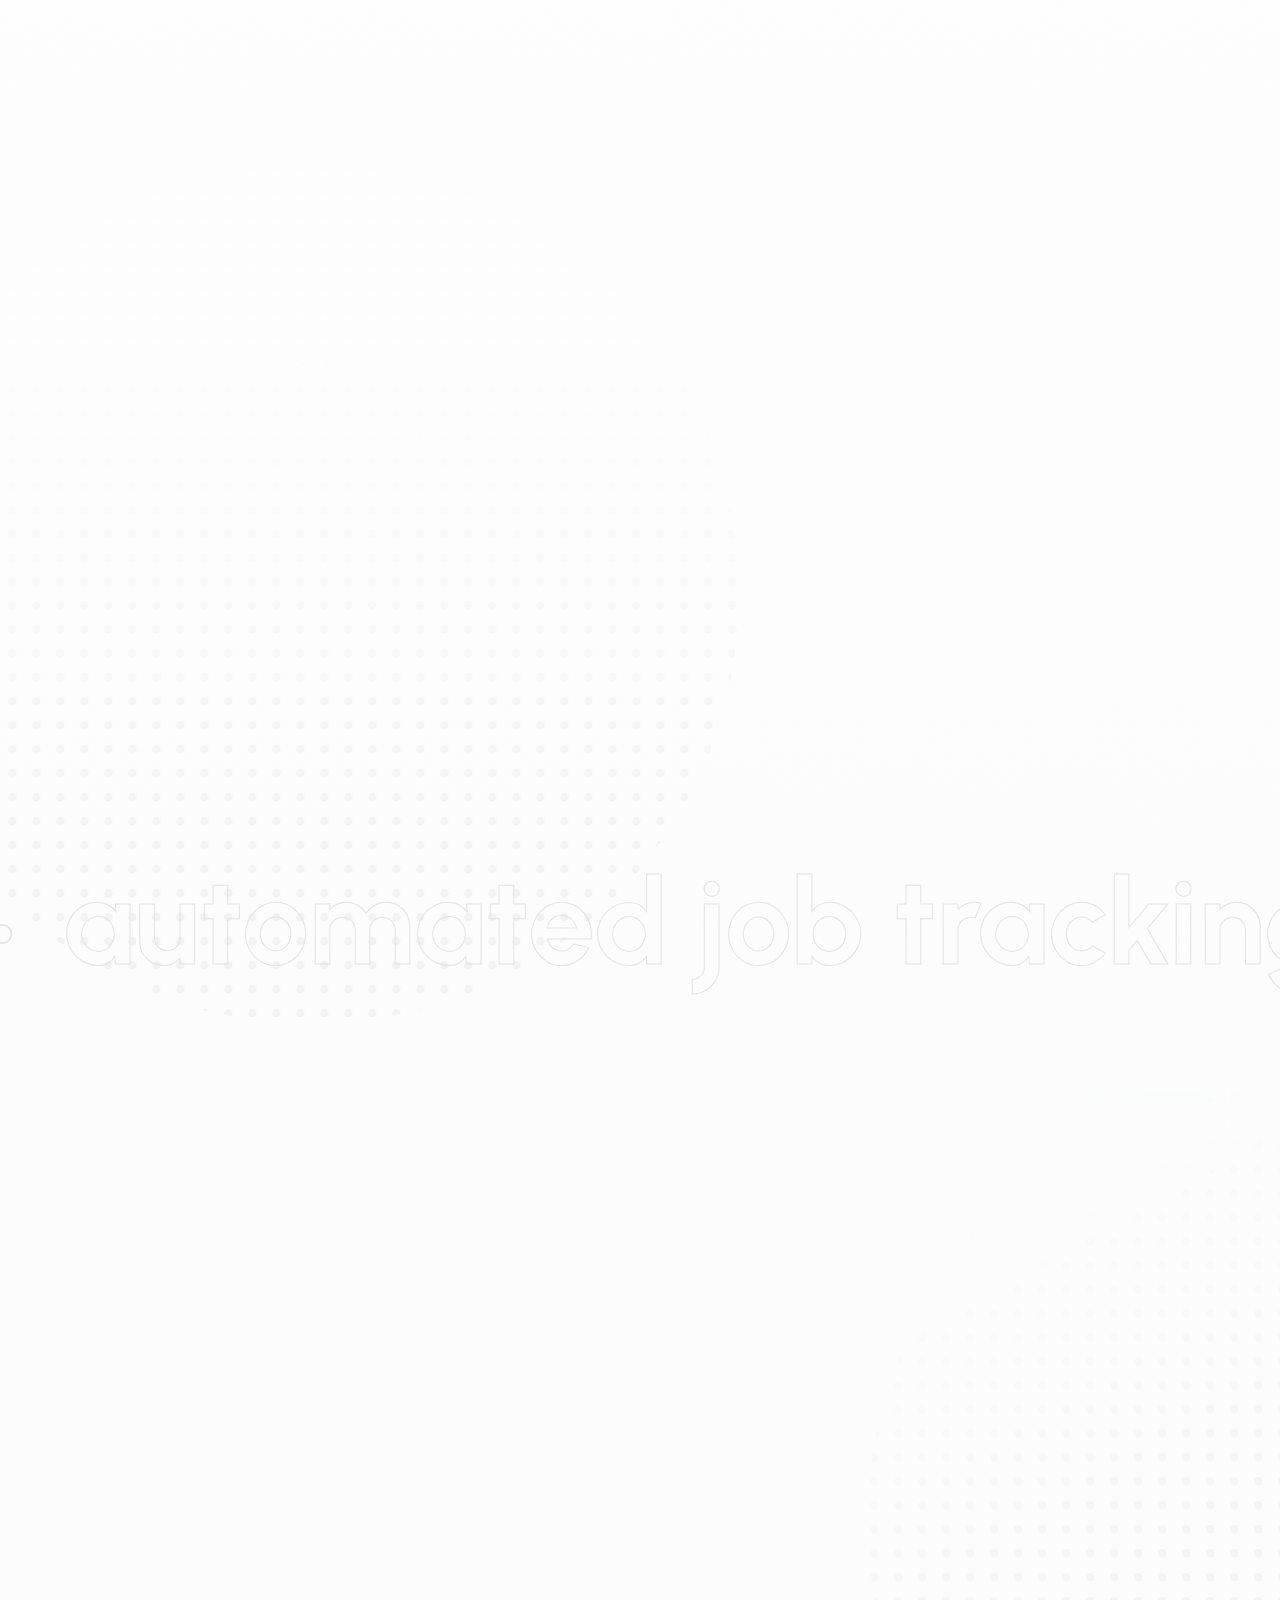
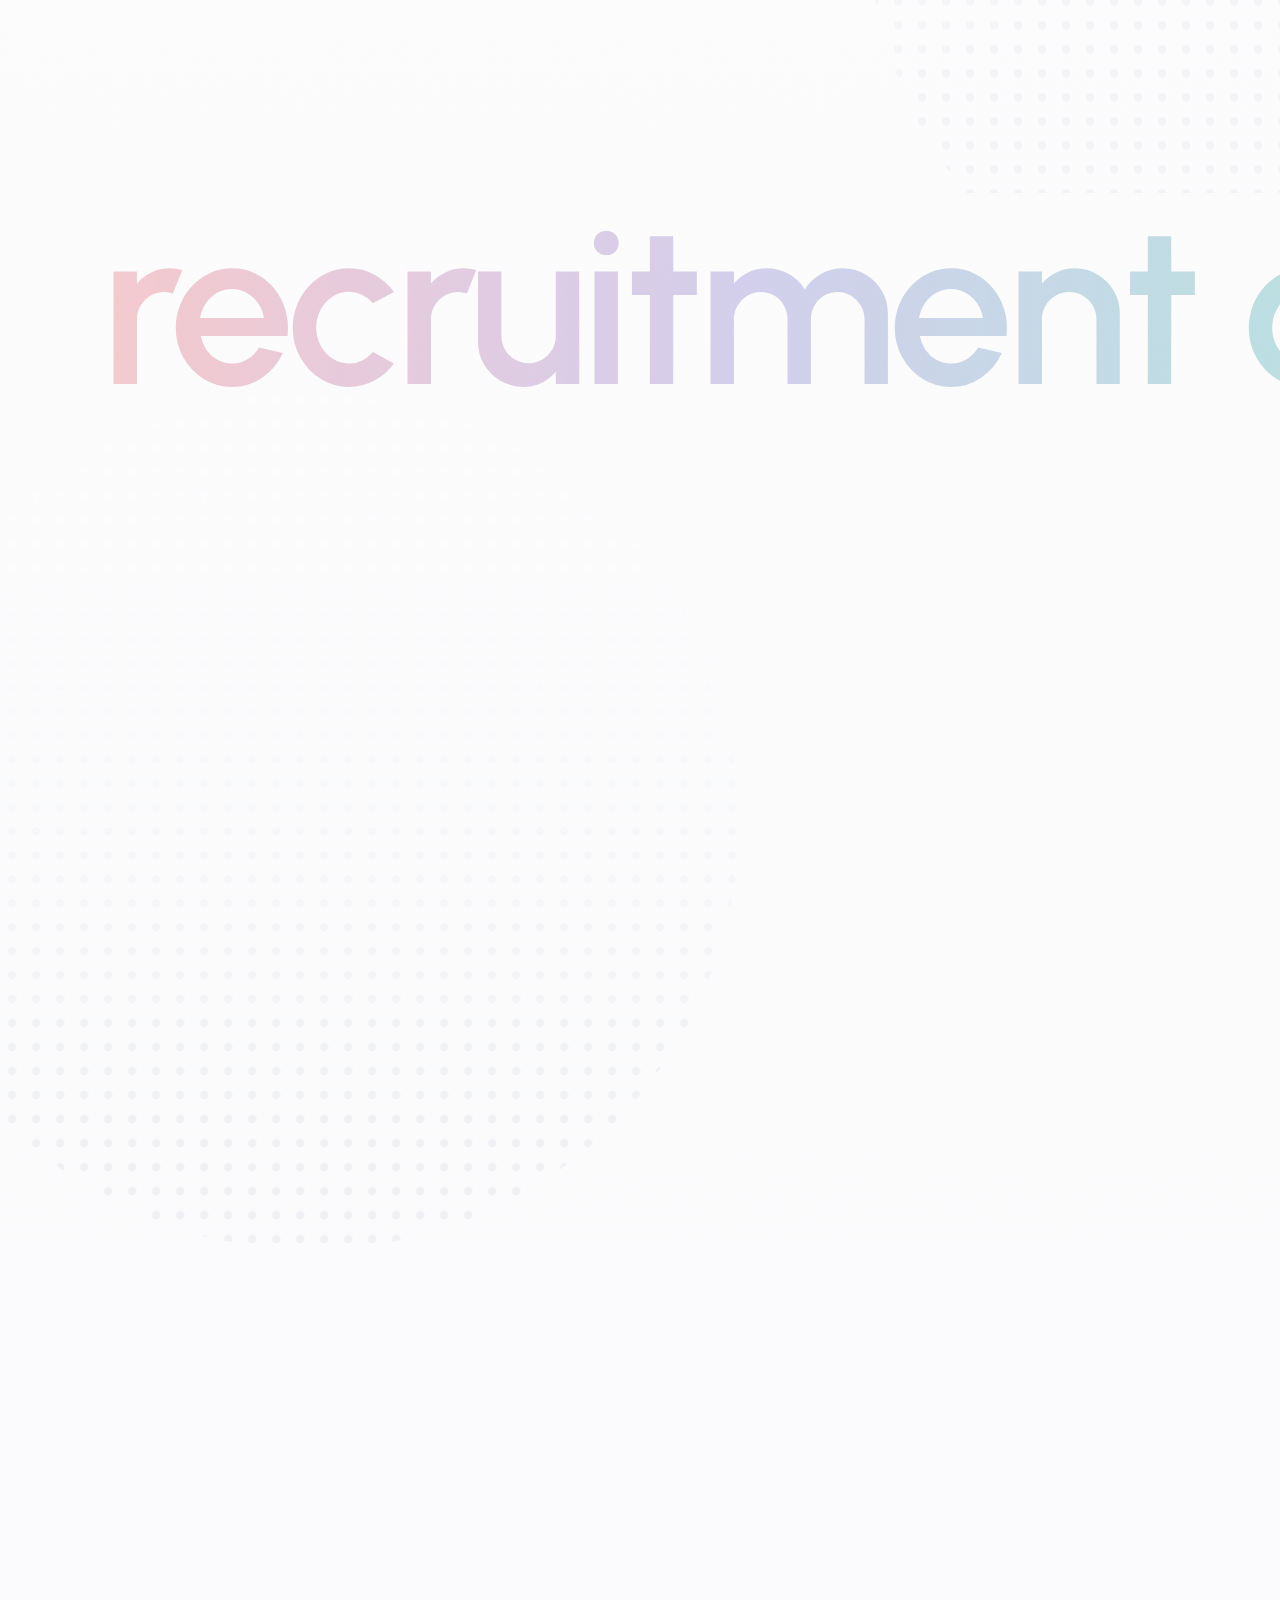
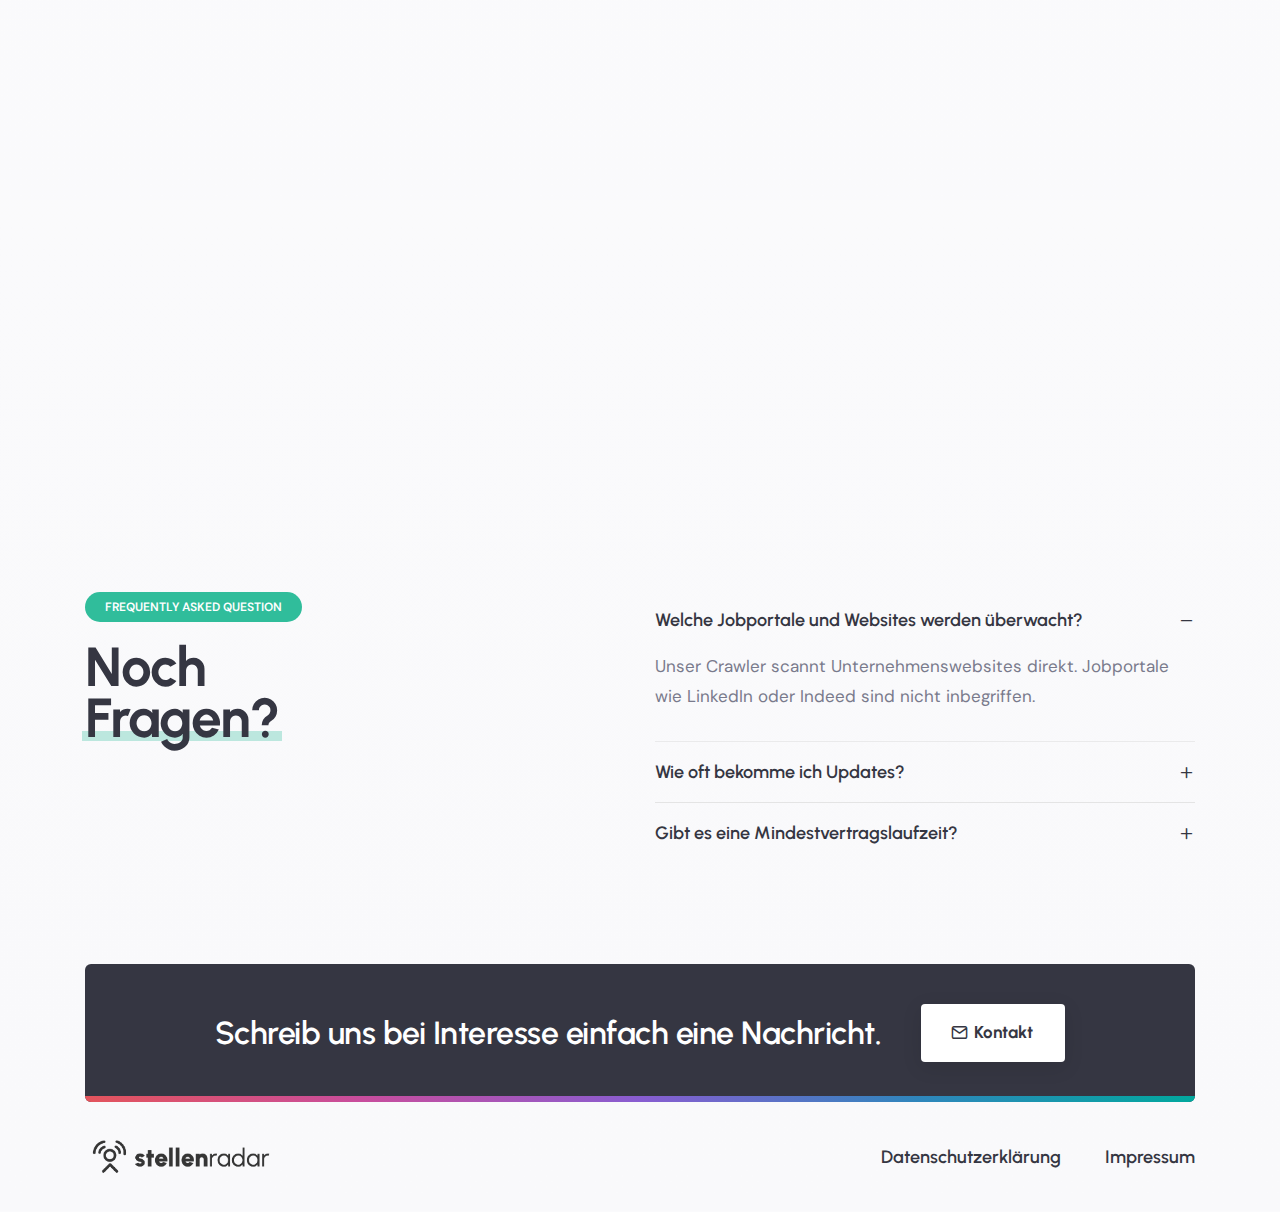
==== commit 8ea95c87: "text changes" ====
--- a/index.html
+++ b/index.html
@@ -346,7 +346,8 @@
                                 </div>
                                 <div id="accordion-style-01-01" class="accordion-collapse collapse show" data-bs-parent="#accordion-style-01">
                                     <div class="accordion-body last-paragraph-no-margin">
-                                        <p class="opacity-4 alt-font ls-05px w-80 xl-w-90">Unser Standard-Tarif kostet 25€ pro Monat pro Unternehmen und bietet tägliche Updates sowie detaillierte Verlaufsdaten</p>
+                                        <p class="opacity-4 alt-font ls-05px w-80 xl-w-90">Unser Standard-Tarif kostet 25€ pro Monat pro gecrawltem Unternehmen und bietet tägliche Updates sowie detaillierte Verlaufsdaten.
+                                        </p>
                                         <div class="d-sm-flex align-items-end mt-25px">
                                             <h5 class="text-white mb-0 alt-font ls-05px fw-500 xs-mb-20px">25€ <span class="fs-17 opacity-4 fw-400">/ monatlich / Unternehmen</span></h5>
                                             <a href="index.html#contact" class="btn btn-transparent-white-light btn-round-edge btn-small border-1 ms-auto fw-500">Kontakt</a>
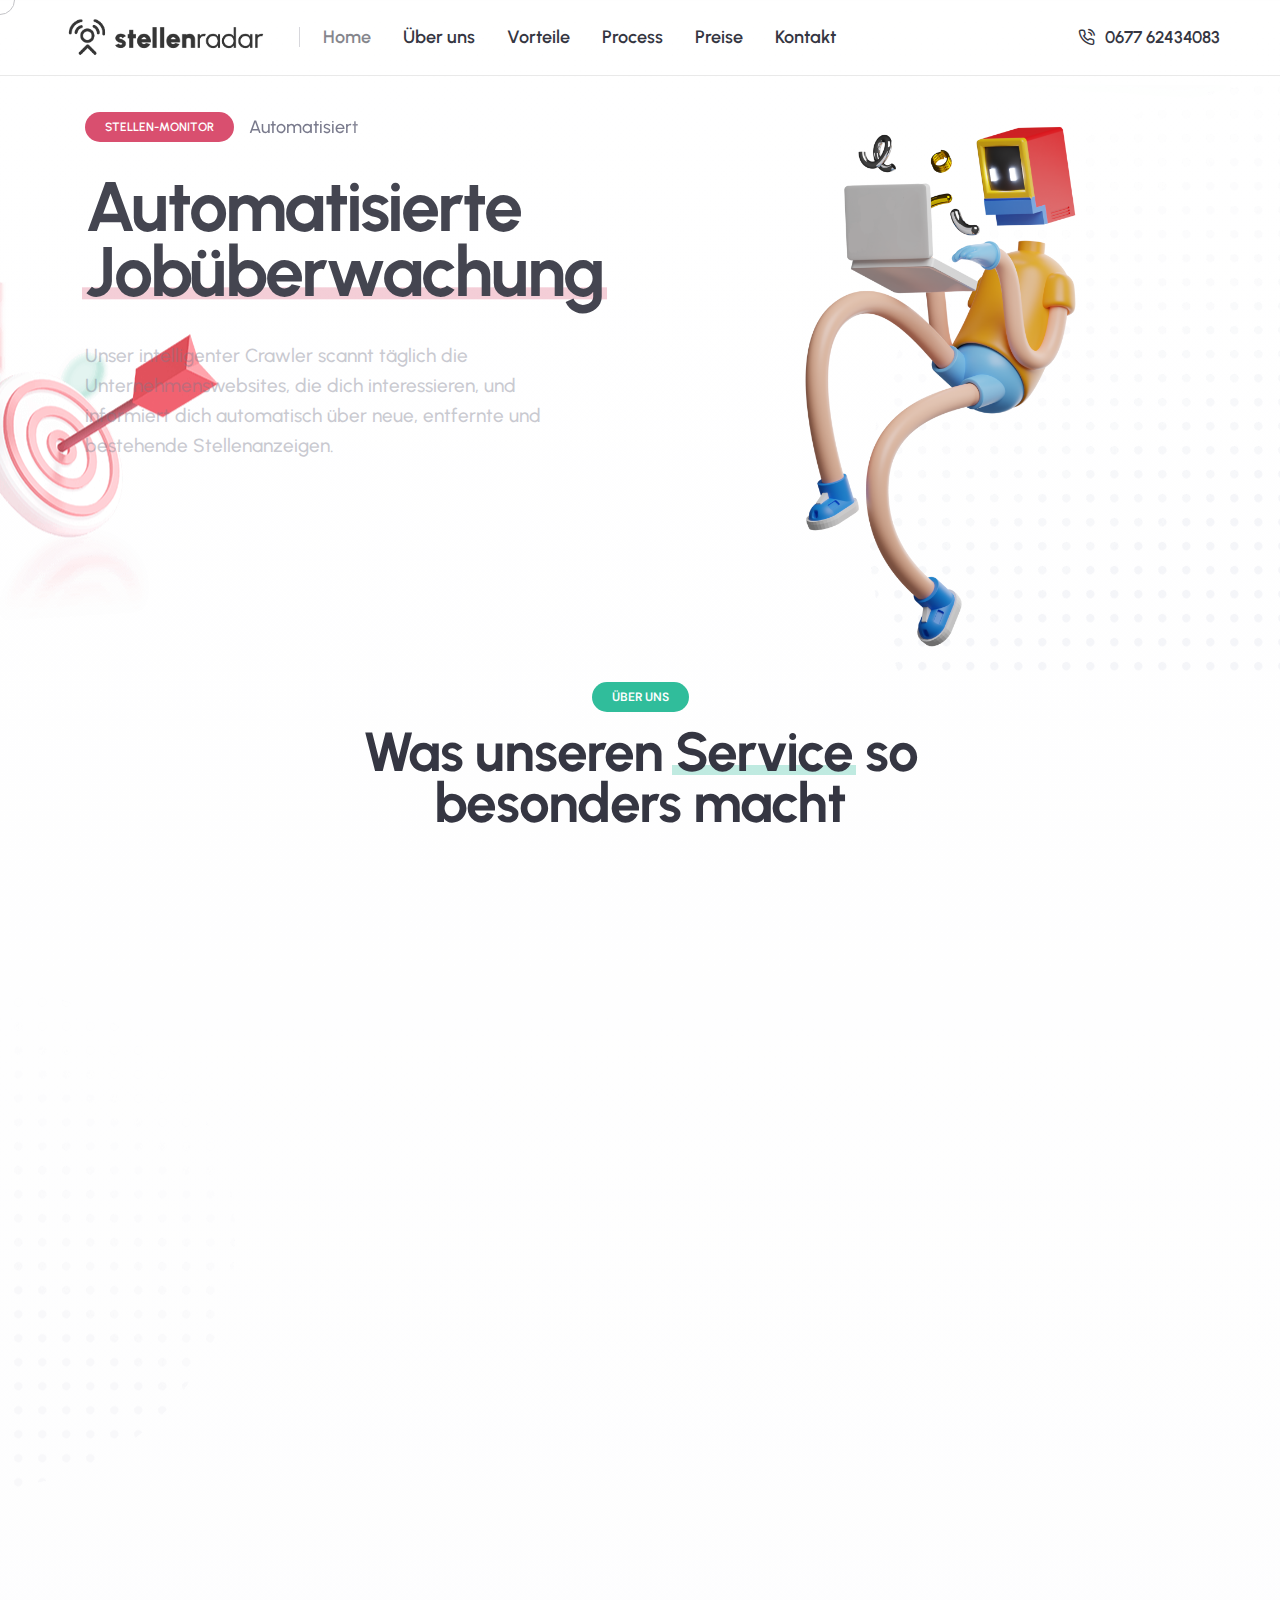
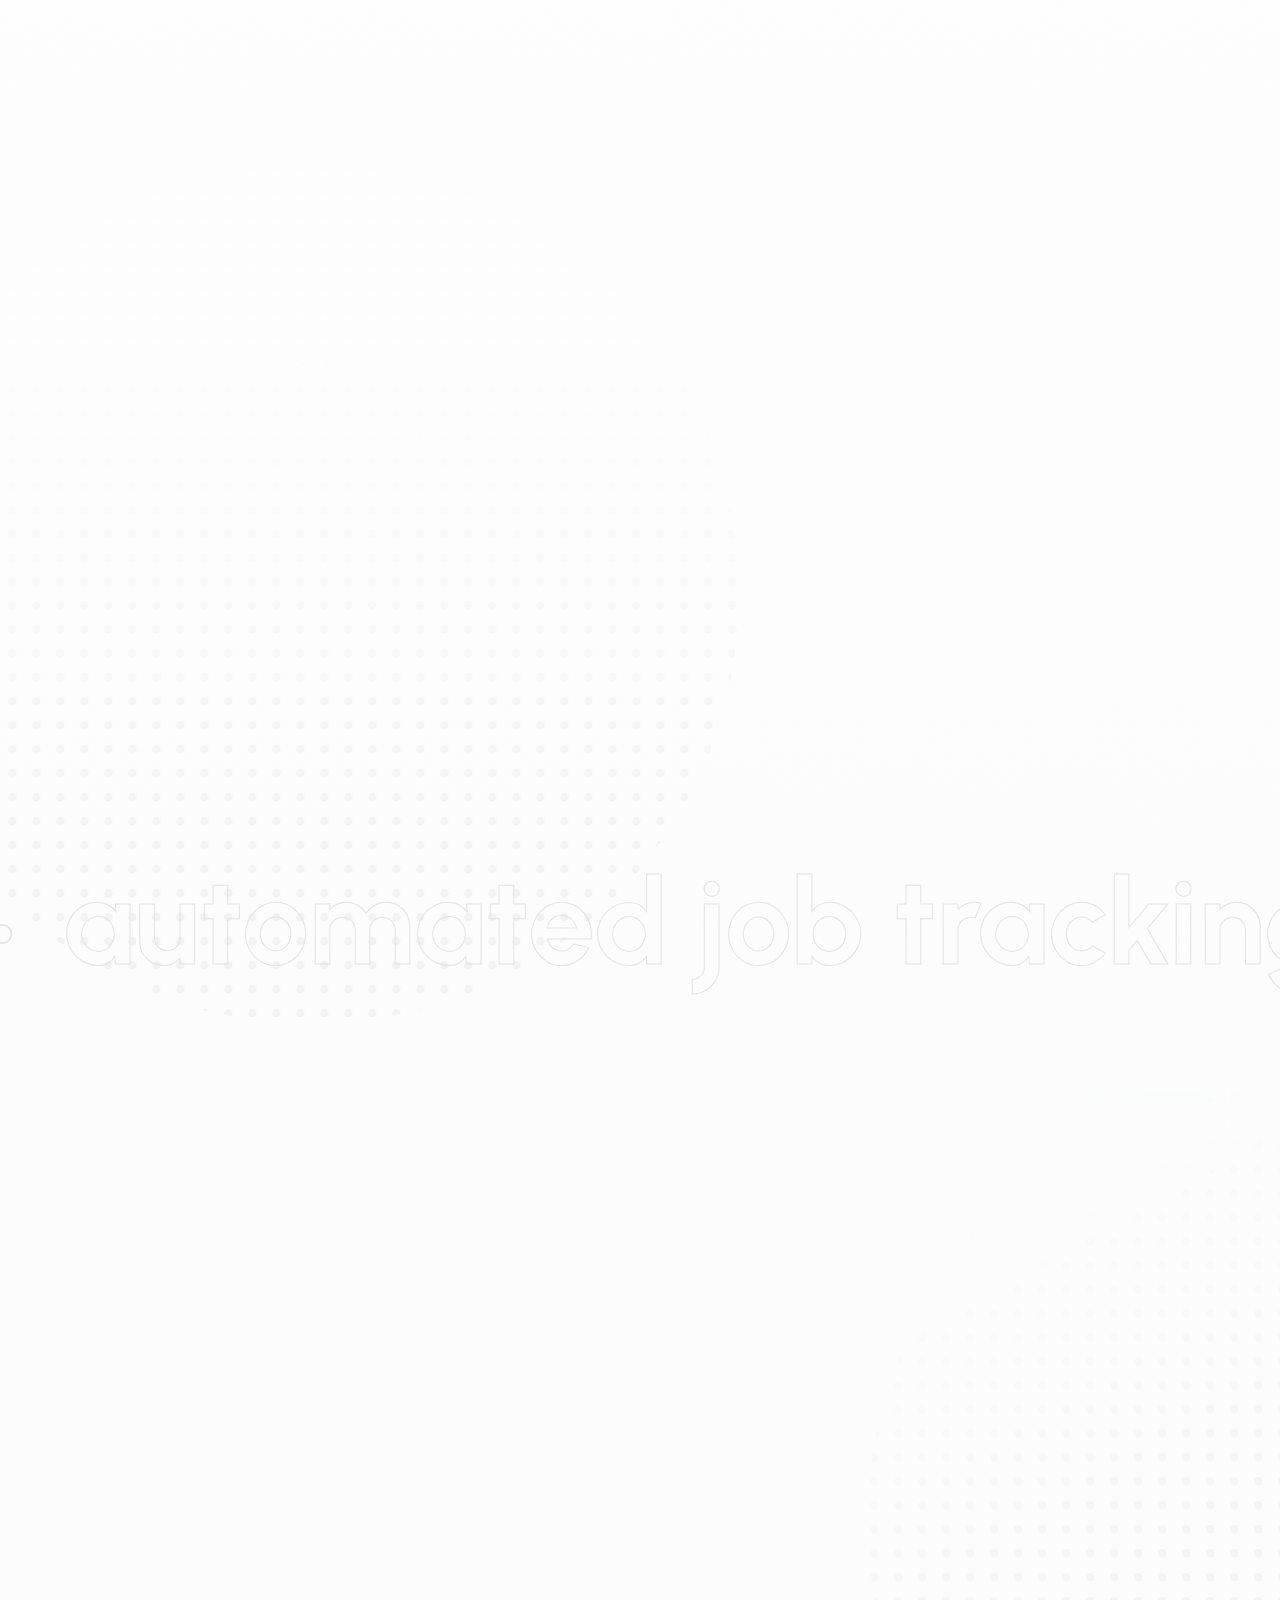
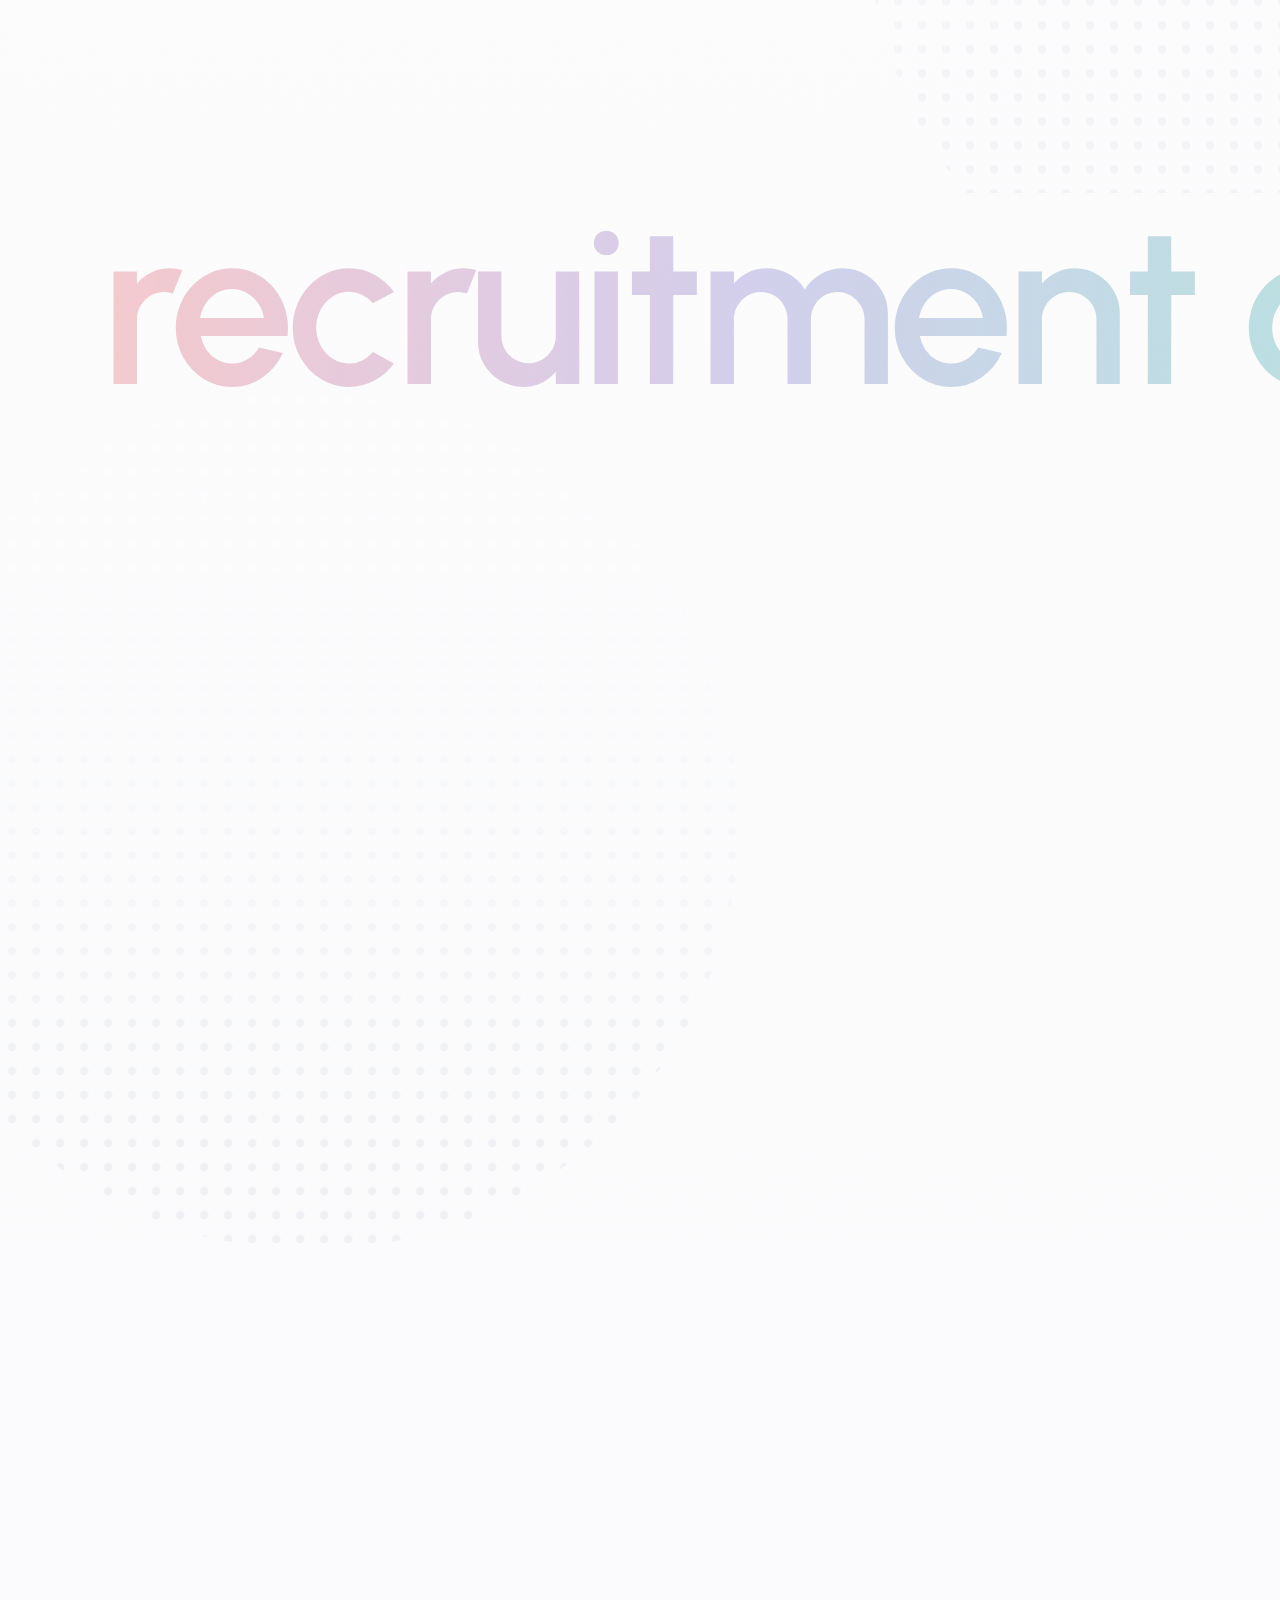
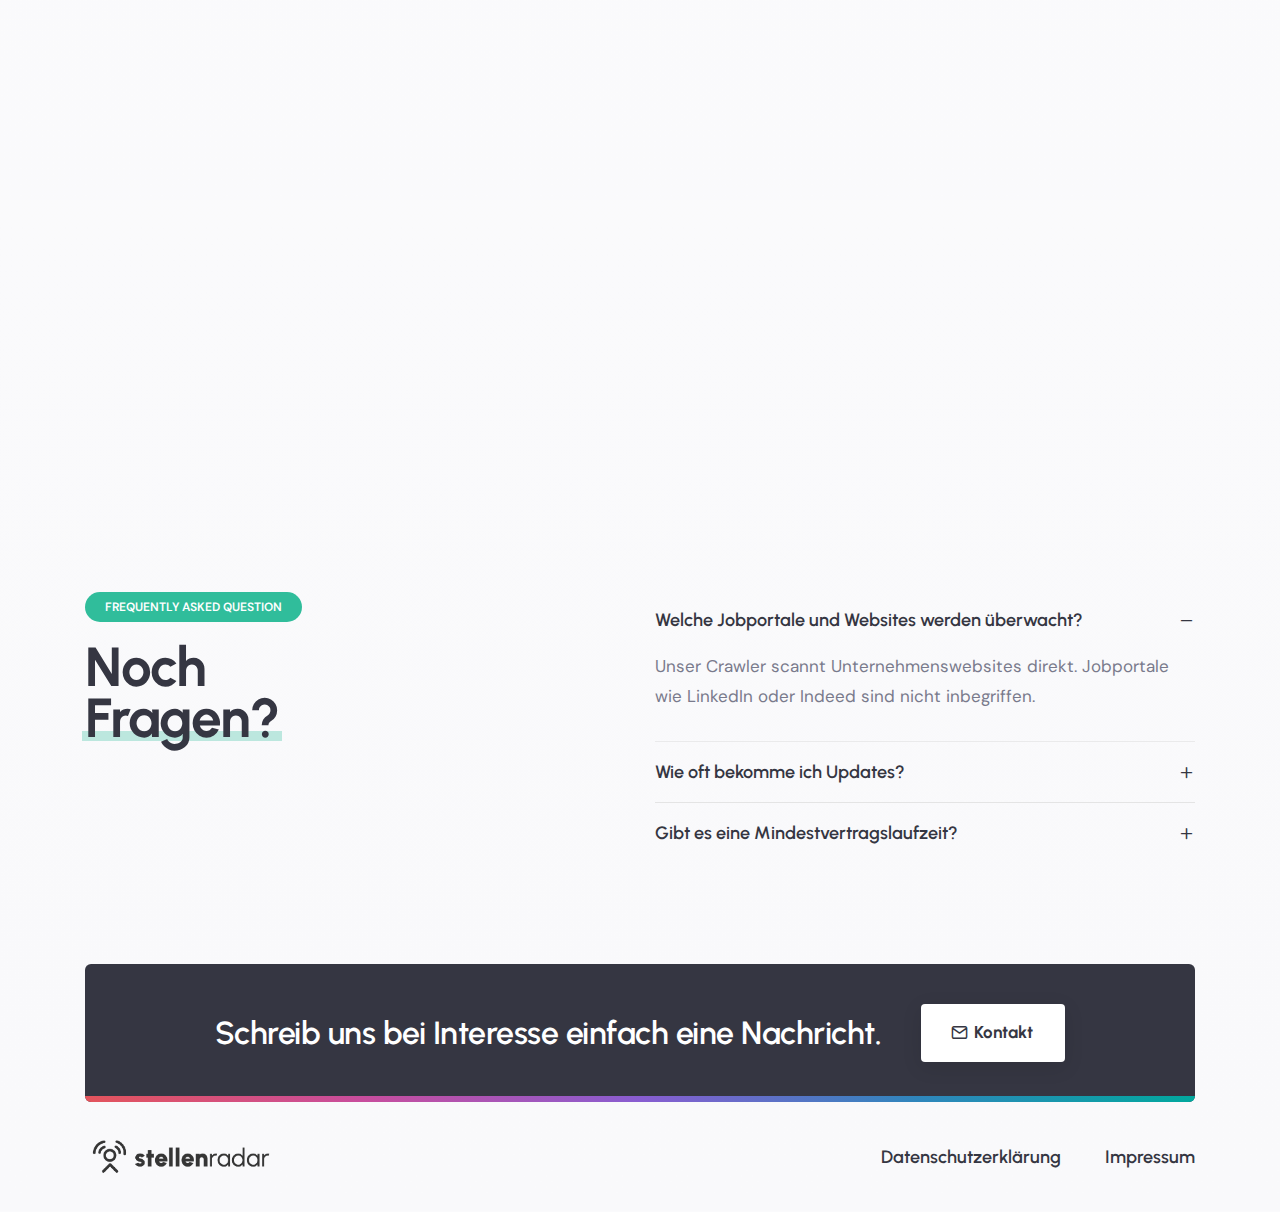
==== commit d715139d: "changed slang" ====
--- a/index.html
+++ b/index.html
@@ -83,7 +83,8 @@
                             <span class="fs-18 fw-500" data-fancy-text='{ "effect": "rotate", "string": ["Automatisiert", "Effizient", "Zuverlässig", "Zeitsparend"], "speed": 50, "duration": 3500 }'></span> 
                         </div>
                         <h1 class="alt-font text-dark-gray fw-700 ls-minus-2px mb-20px">Automatisierte <span class="text-highlight">Jobüberwachung <span class="bg-cabaret-red opacity-3 h-12px bottom-15px"></span></span></h1> 
-                        <div class="alt-font fw-500 fs-19 w-85 sm-w-100 mb-35px xs-mb-25px">Unser intelligenter Crawler scannt täglich von Ihnen gewünschte Unternehmenswebsites und informiert Sie automatisch über neue, entfernte und bestehende Stellenanzeigen.</div>
+                        <div class="alt-font fw-500 fs-19 w-85 sm-w-100 mb-35px xs-mb-25px">Unser intelligenter Crawler scannt täglich die Unternehmenswebsites, die dich interessieren, und informiert dich automatisch über neue, entfernte und bestehende Stellenanzeigen.
+                        </div>
                         <a href="index.html#process" class="btn btn-extra-large btn-dark-gray btn-hover-animation-switch btn-round-edge btn-box-shadow btn-icon-left me-25px">
                             <span> 
                                 <span class="btn-text">Wie funktioniert's</span>
@@ -91,7 +92,7 @@
                                 <span class="btn-icon"><i class="feather icon-feather-help-circle"></i></span>
                             </span>
                         </a>
-                        <a href="mailto:start@domain.com" class="btn btn-link btn-hover-animation-switch btn-extra-large text-dark-gray btn-icon-left align-middle p-0 xs-mt-20px xs-mb-20px">
+                        <a href="mailto:office@stellenradar.com" class="btn btn-link btn-hover-animation-switch btn-extra-large text-dark-gray btn-icon-left align-middle p-0 xs-mt-20px xs-mb-20px">
                             <span>
                                 <span class="btn-text">office@stellenradar.com</span>
                                 <span class="btn-icon"><i class="feather icon-feather-mail"></i></span>
@@ -230,7 +231,7 @@
                                     <span class="btn-icon"><i class="feather icon-feather-help-circle"></i></span>
                                 </span>
                             </a>
-                            <a href="#" class="btn btn-link btn-hover-animation-switch btn-extra-large text-dark-gray btn-icon-left align-middle p-0 xs-mt-20px xs-mb-20px">
+                            <a href="mailto:office@stellenradar.com" class="btn btn-link btn-hover-animation-switch btn-extra-large text-dark-gray btn-icon-left align-middle p-0 xs-mt-20px xs-mb-20px">
                                 <span>
                                     <span class="btn-text">office@stellenradar.com</span>
                                     <span class="btn-icon"><i class="feather icon-feather-mail"></i></span>
@@ -387,7 +388,7 @@
                         <div class="bg-white p-8 border-radius-6px box-shadow-double-large"> 
                             <div class="row justify-content-center">
                                 <div class="col-12 text-center mb-3">
-                                    <h2 class="fw-700 alt-font text-dark-gray ls-minus-1px">Haben wir Ihr <span class="text-highlight">Interesse<span class="bg-base-color opacity-3 h-10px bottom-10px"></span></span> geweckt?</h2>
+                                    <h2 class="fw-700 alt-font text-dark-gray ls-minus-1px">Haben wir dein <span class="text-highlight">Interesse<span class="bg-base-color opacity-3 h-10px bottom-10px"></span></span> geweckt?</h2>
                                 </div>
                             </div>
                             <form 
@@ -400,34 +401,34 @@
                                         <label for="exampleInputEmail1" class="form-label fs-14 text-uppercase text-dark-gray primary-font fw-600 mb-0">Name*</label>
                                         <div class="position-relative form-group mb-25px">
                                             <span class="form-icon"><i class="bi bi-emoji-smile"></i></span>
-                                            <input class="ps-0 border-radius-0px border-color-extra-medium-gray bg-transparent form-control required" id="exampleInputEmail1" type="text" name="name" placeholder="Geben Sie hier Ihren Namen ein" />
+                                            <input class="ps-0 border-radius-0px border-color-extra-medium-gray bg-transparent form-control required" id="exampleInputEmail1" type="text" name="name" placeholder="Gib hier deinen Namen ein" />
                                         </div>
                                     </div>
                                     <div class="col-md-6">
                                         <label for="exampleInputEmail1" class="form-label fs-14 text-uppercase text-dark-gray primary-font fw-600 mb-0">Telefonnummer</label>
                                         <div class="position-relative form-group mb-25px">
                                             <span class="form-icon"><i class="bi bi-telephone"></i></span>
-                                            <input class="ps-0 border-radius-0px border-color-extra-medium-gray bg-transparent form-control" id="exampleInputEmail2" type="tel" name="phone" placeholder="Wie lautet Ihre Telefonnumer" />
+                                            <input class="ps-0 border-radius-0px border-color-extra-medium-gray bg-transparent form-control" id="exampleInputEmail2" type="tel" name="phone" placeholder="Wie lautet deine Telefonnummer" />
                                         </div>
                                     </div>
                                     <div class="col-md-6">
                                         <label for="exampleInputEmail1" class="form-label fs-14 text-uppercase text-dark-gray primary-font fw-600 mb-0">E-Mail Adresse*</label>
                                         <div class="position-relative form-group mb-25px">
                                             <span class="form-icon"><i class="bi bi-envelope"></i></span>
-                                            <input class="ps-0 border-radius-0px border-color-extra-medium-gray bg-transparent form-control required" id="exampleInputEmail3" type="email" name="email" placeholder="Geben Sie hier Ihre E-Mail Adresse an" />
+                                            <input class="ps-0 border-radius-0px border-color-extra-medium-gray bg-transparent form-control required" id="exampleInputEmail3" type="email" name="email" placeholder="Gib hier deine E-Mail Adresse an" />
                                         </div>
                                     </div>
                                     <div class="col-md-6">
-                                        <label for="exampleInputEmail1" class="form-label fs-14 text-uppercase text-dark-gray primary-font fw-600 mb-0">Ihr Anliegen</label>
+                                        <label for="exampleInputEmail1" class="form-label fs-14 text-uppercase text-dark-gray primary-font fw-600 mb-0">Dein Anliegen</label>
                                         <div class="position-relative form-group mb-25px">
                                             <span class="form-icon"><i class="bi bi-journals"></i></span>
-                                            <input class="ps-0 border-radius-0px border-color-extra-medium-gray bg-transparent form-control" id="exampleInputEmail4" type="text" name="subject" placeholder="Wie können wir Ihnen weiterhelfen?" />
+                                            <input class="ps-0 border-radius-0px border-color-extra-medium-gray bg-transparent form-control" id="exampleInputEmail4" type="text" name="subject" placeholder="Wie können wir dir weiterhelfen?" />
                                         </div>
                                     </div>
                                     <div class="col-12 mb-35px">
-                                        <label for="exampleInputEmail1" class="form-label fs-14 text-uppercase text-dark-gray primary-font fw-600 mb-0">Ihre Nachricht</label>
+                                        <label for="exampleInputEmail1" class="form-label fs-14 text-uppercase text-dark-gray primary-font fw-600 mb-0">Deine Nachricht</label>
                                         <div class="position-relative form-group form-textarea mb-0"> 
-                                            <textarea class="ps-0 border-radius-0px border-color-extra-medium-gray bg-transparent form-control" name="comment" placeholder="Beschreiben Sie hier Ihr Anliegen" rows="4"></textarea>
+                                            <textarea class="ps-0 border-radius-0px border-color-extra-medium-gray bg-transparent form-control" name="comment" placeholder="Beschreibe hier dein Anliegen" rows="4"></textarea>
                                             <span class="form-icon"><i class="bi bi-chat-square-dots"></i></span>
                                         </div>
                                     </div>
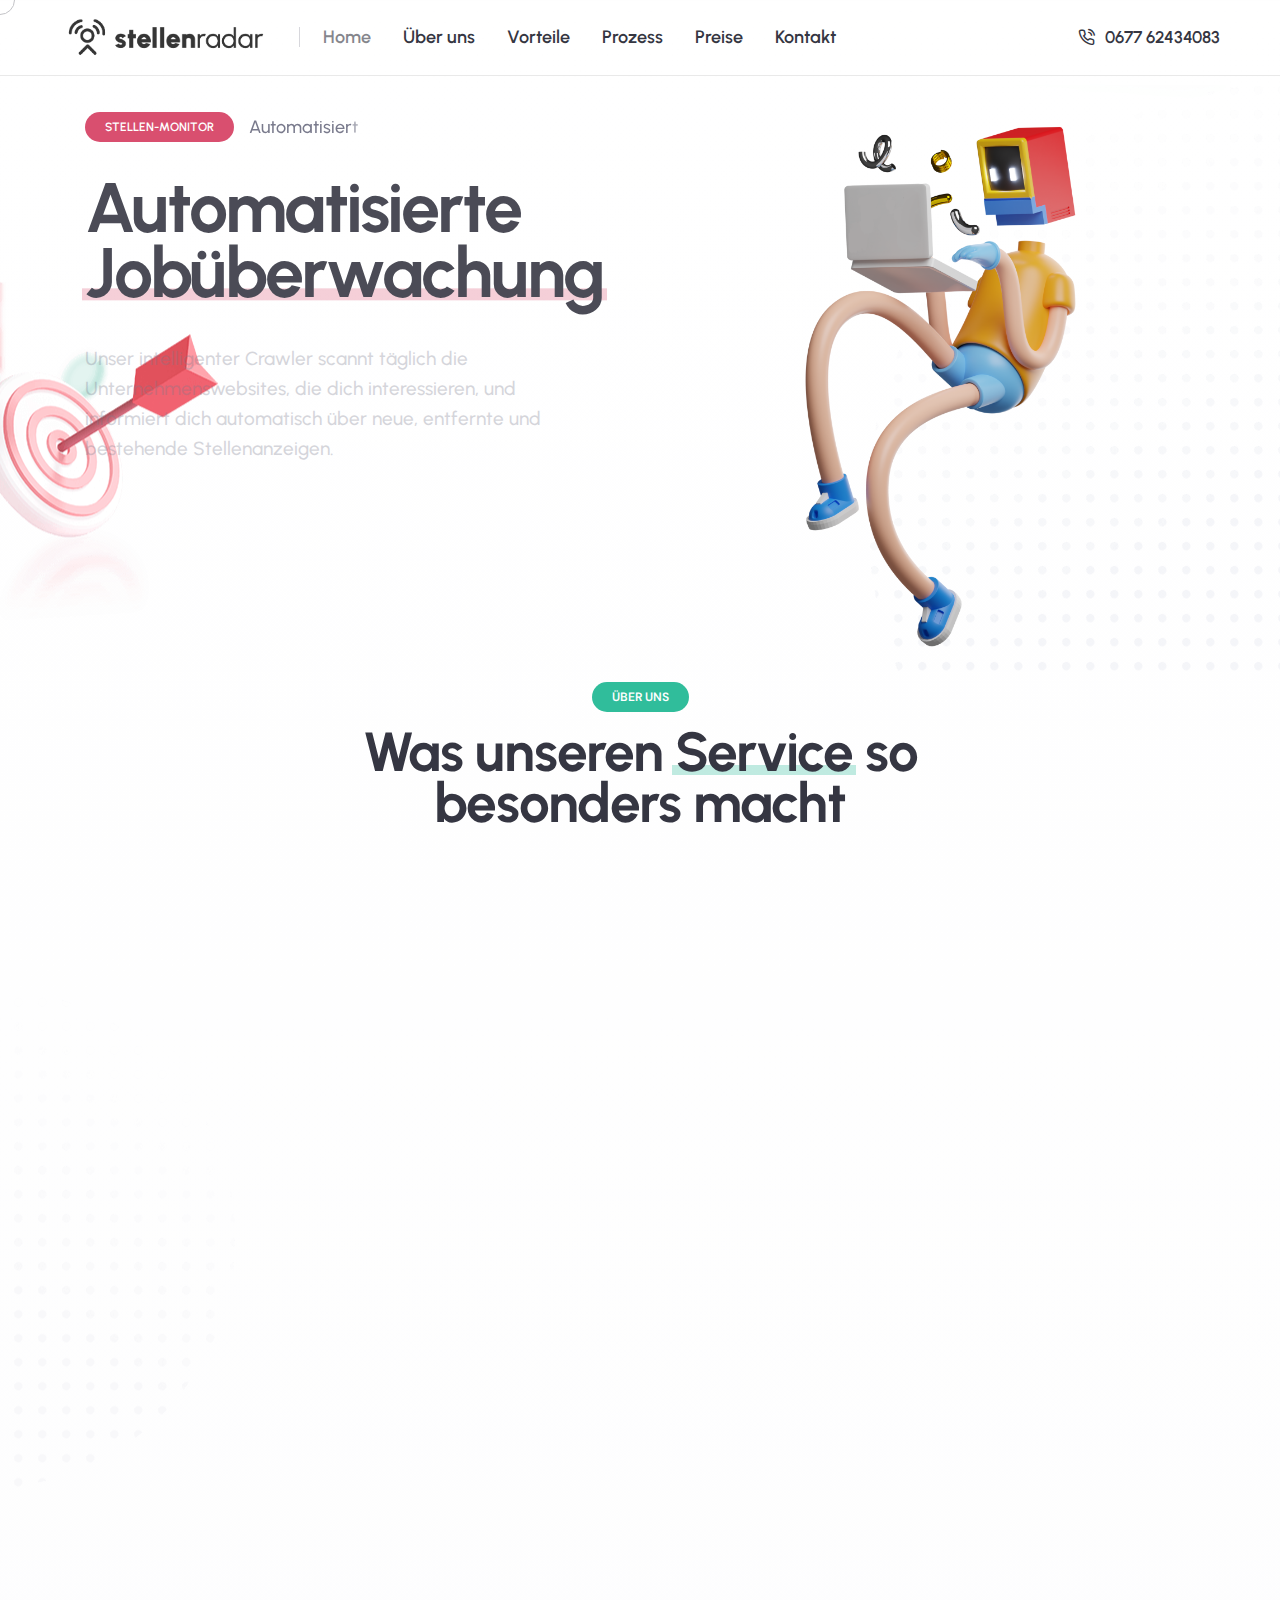
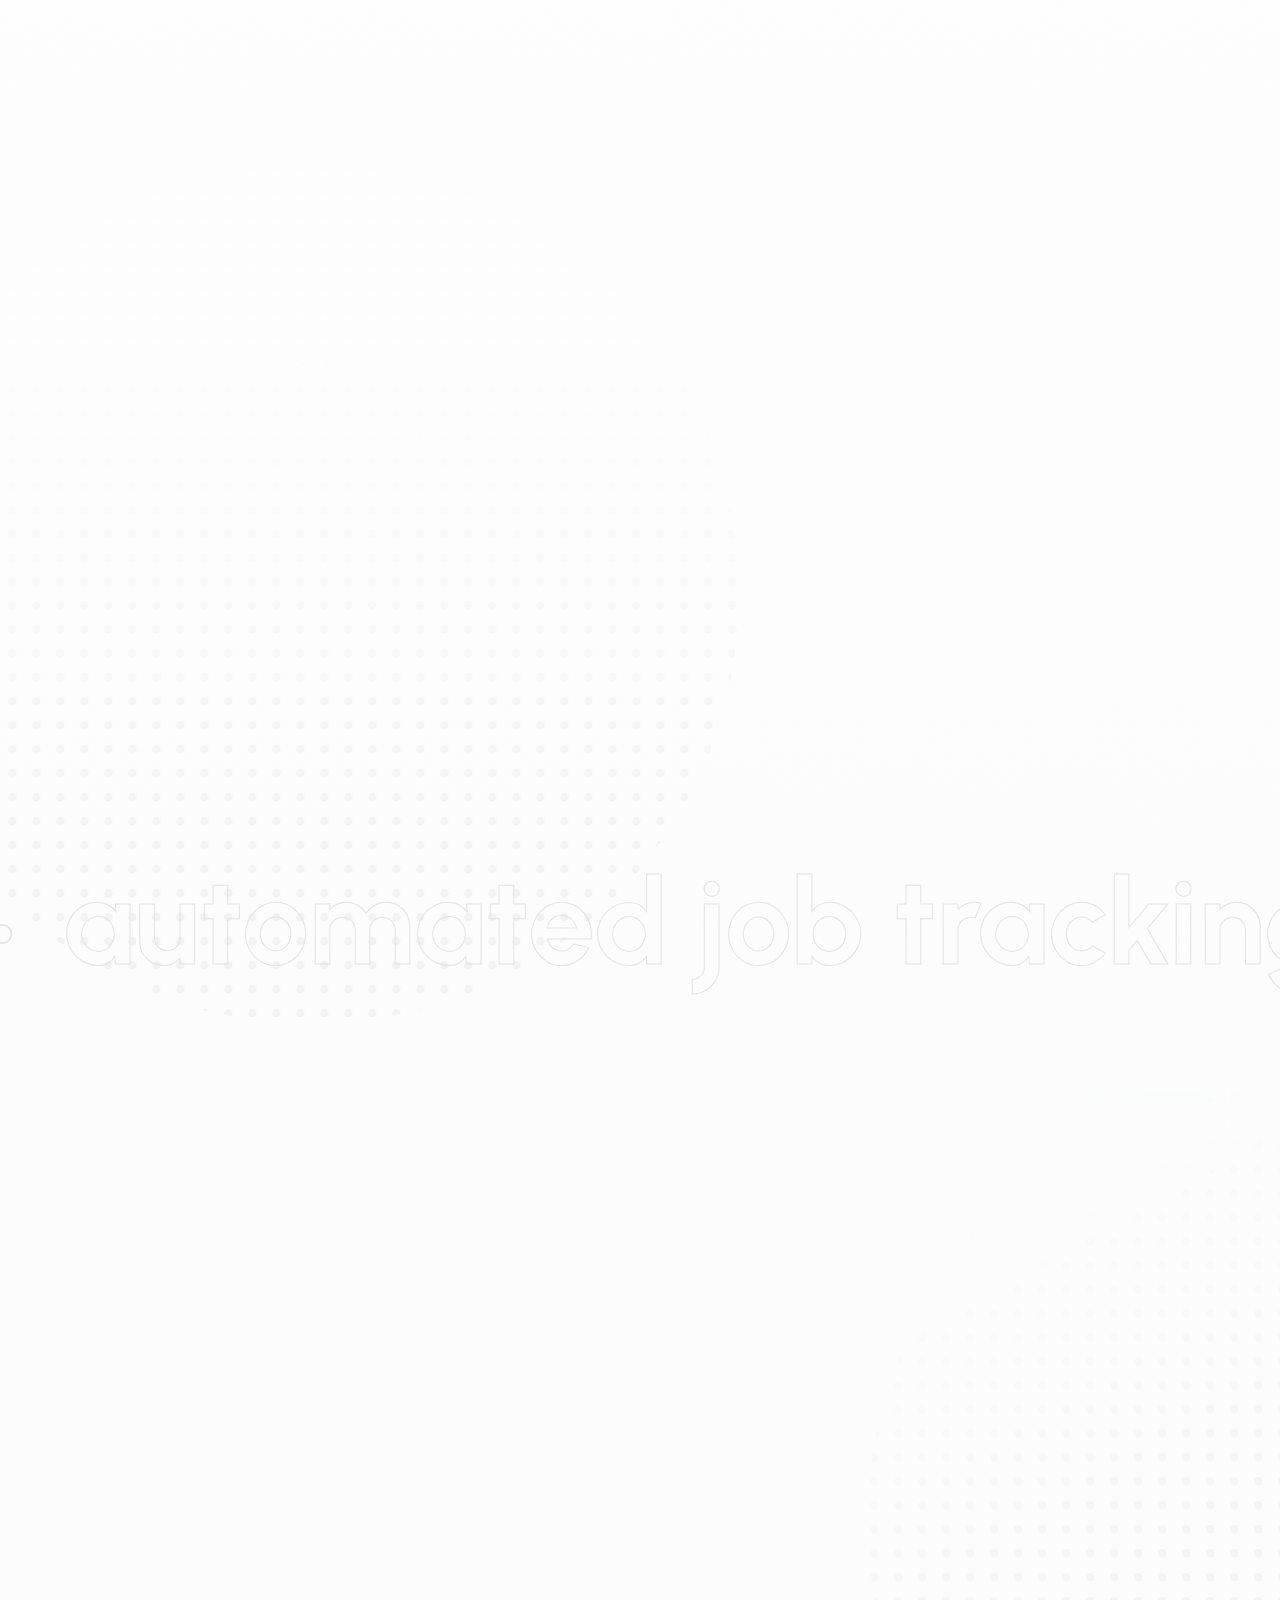
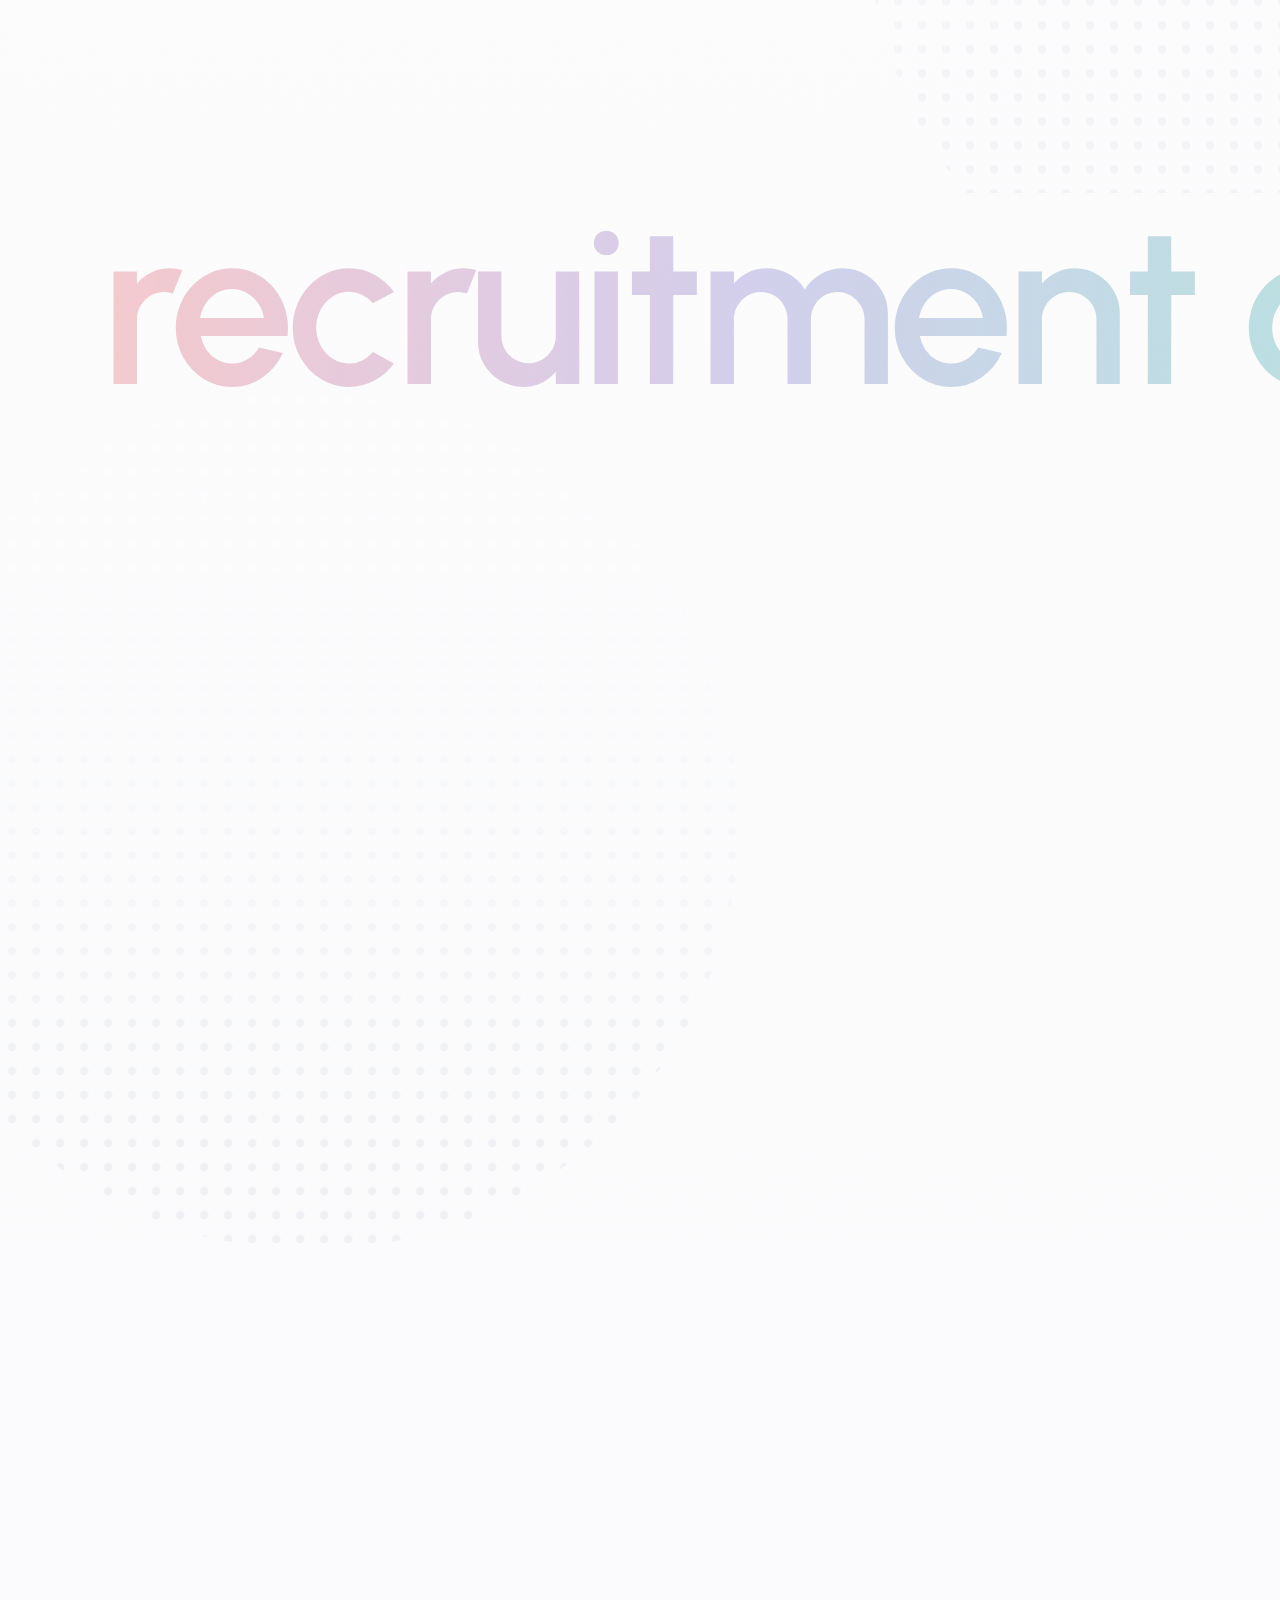
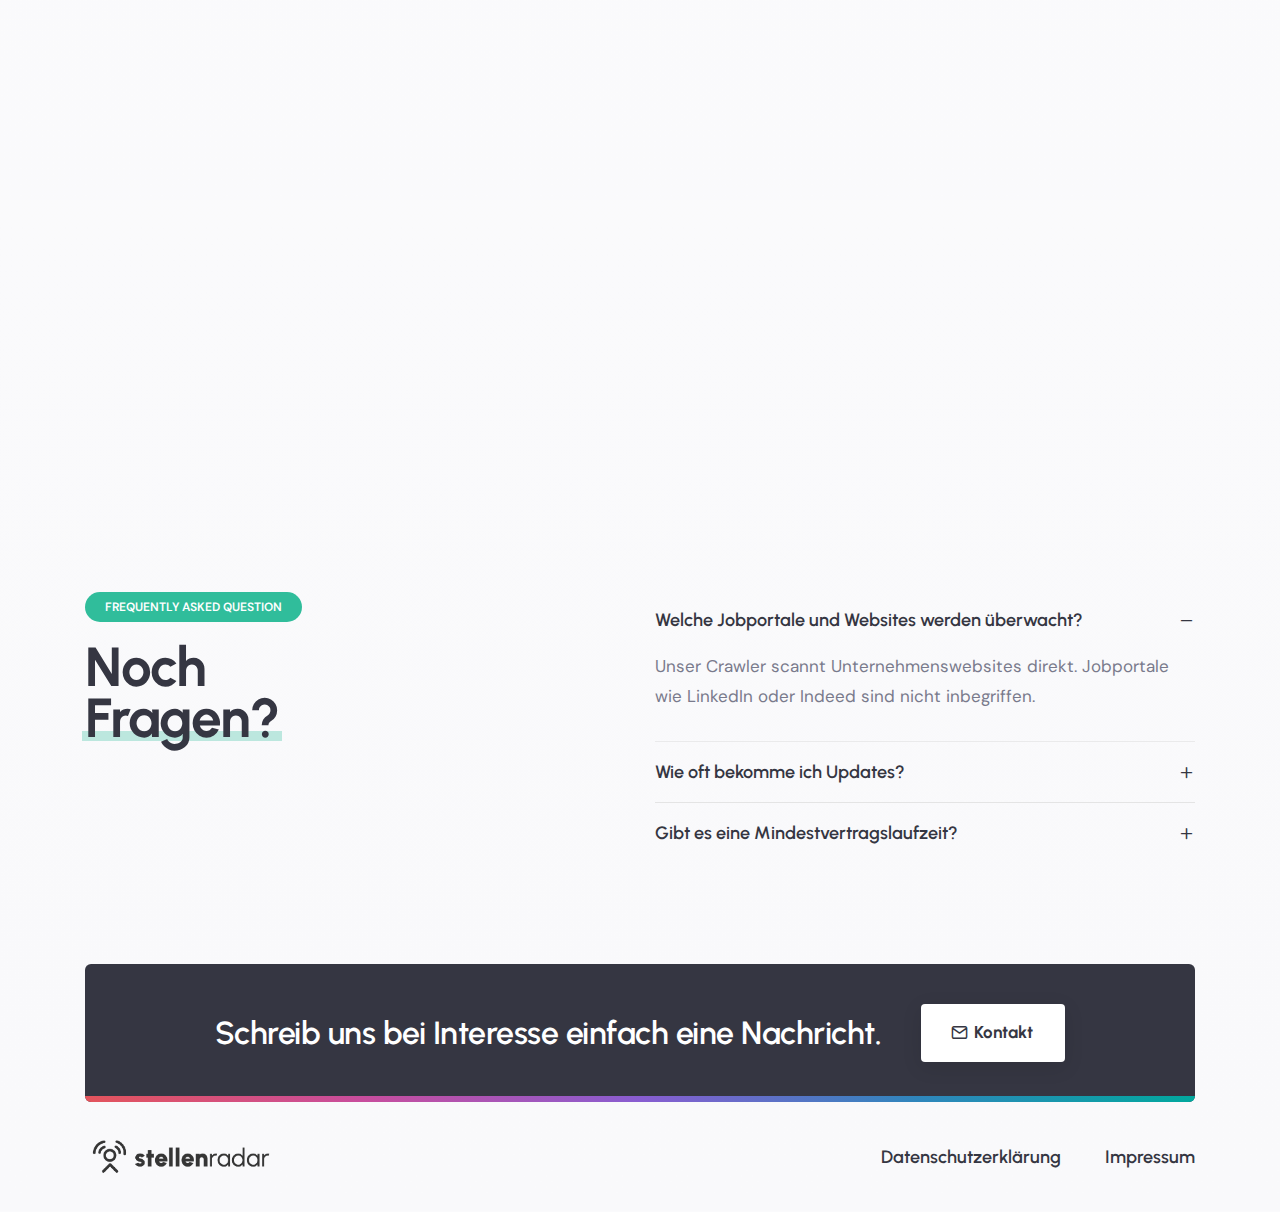
==== commit 18d463c9: "text change" ====
--- a/index.html
+++ b/index.html
@@ -52,7 +52,7 @@
                                 <li class="nav-item"><a href="index.html" class="nav-link">Home</a></li>
                                 <li class="nav-item"><a href="#about" class="nav-link">Über uns</a></li>
                                 <li class="nav-item"><a href="#benefits" class="nav-link">Vorteile</a></li>
-                                <li class="nav-item"><a href="#process" class="nav-link">Process</a></li>
+                                <li class="nav-item"><a href="#process" class="nav-link">Prozess</a></li>
                                 <li class="nav-item"><a href="#pricing" class="nav-link">Preise</a></li>
                                 <li class="nav-item"><a href="#contact" class="nav-link">Kontakt</a></li>
                             </ul>
